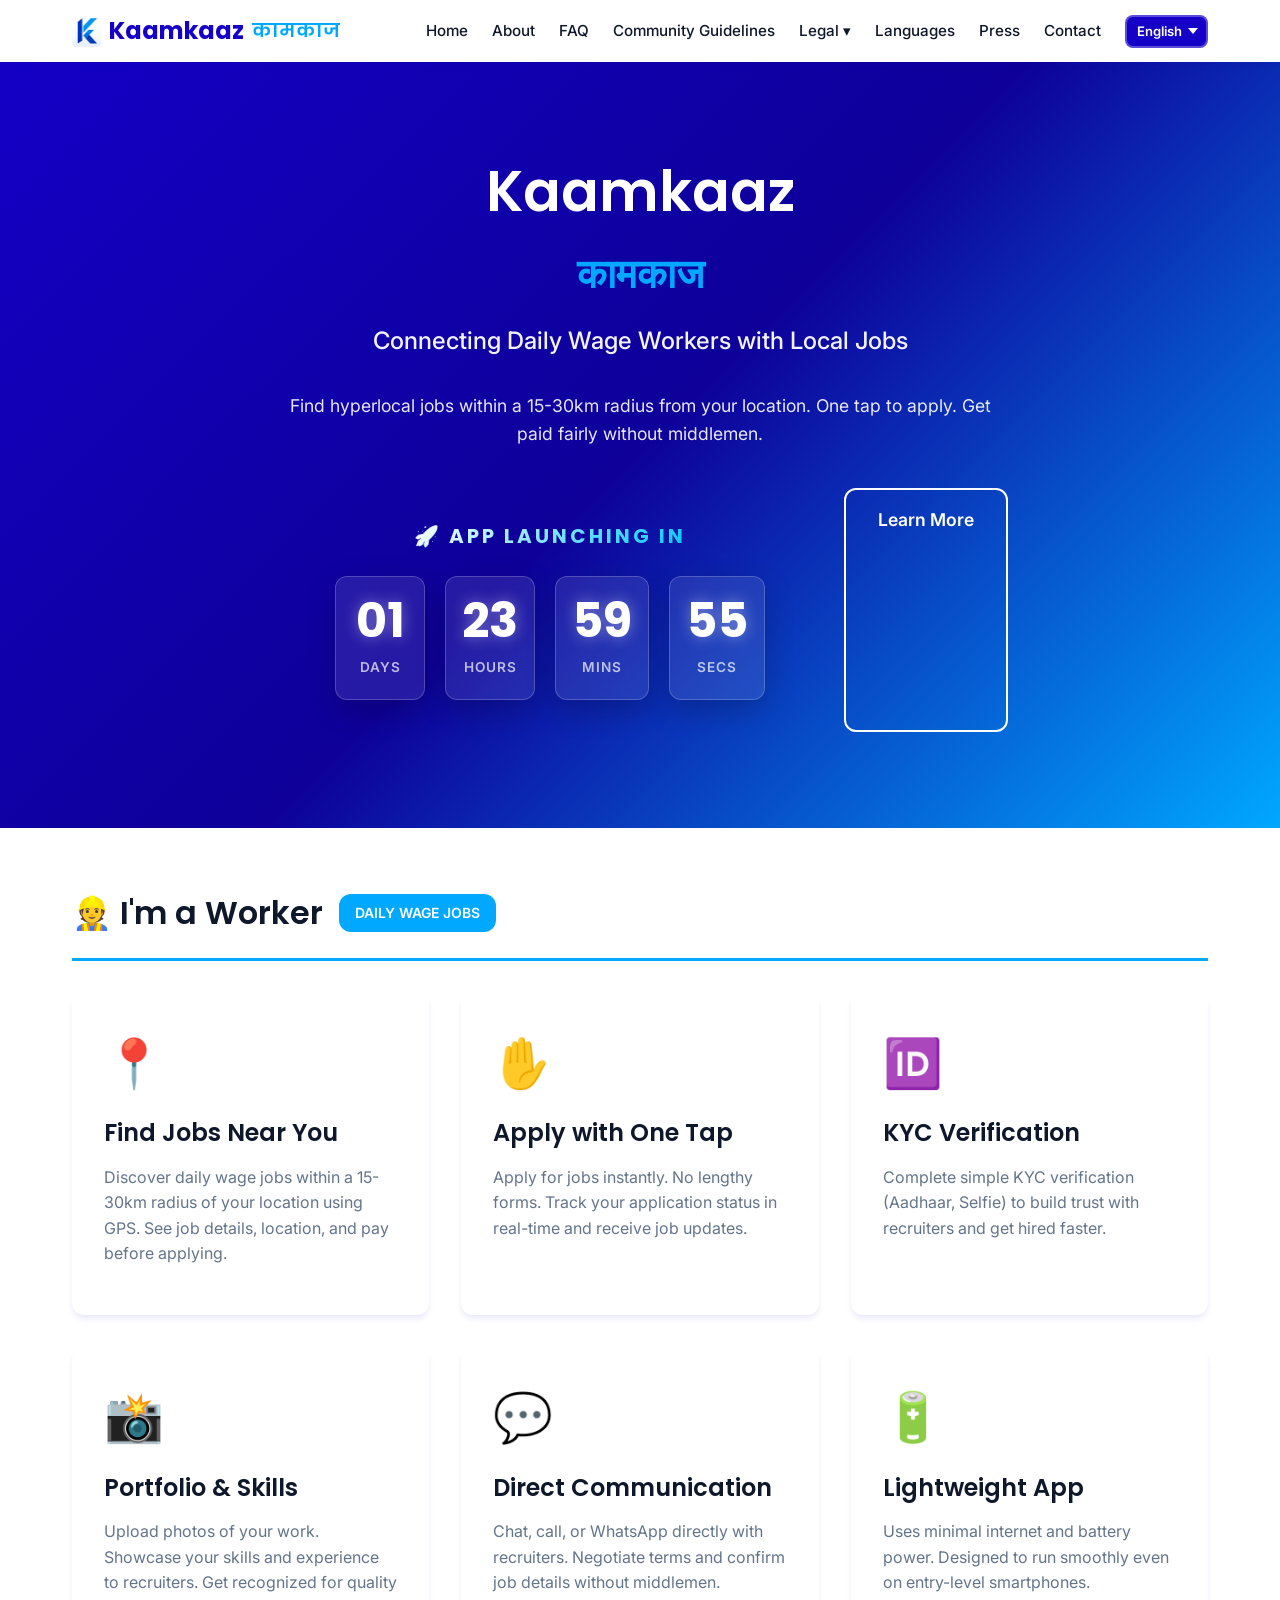
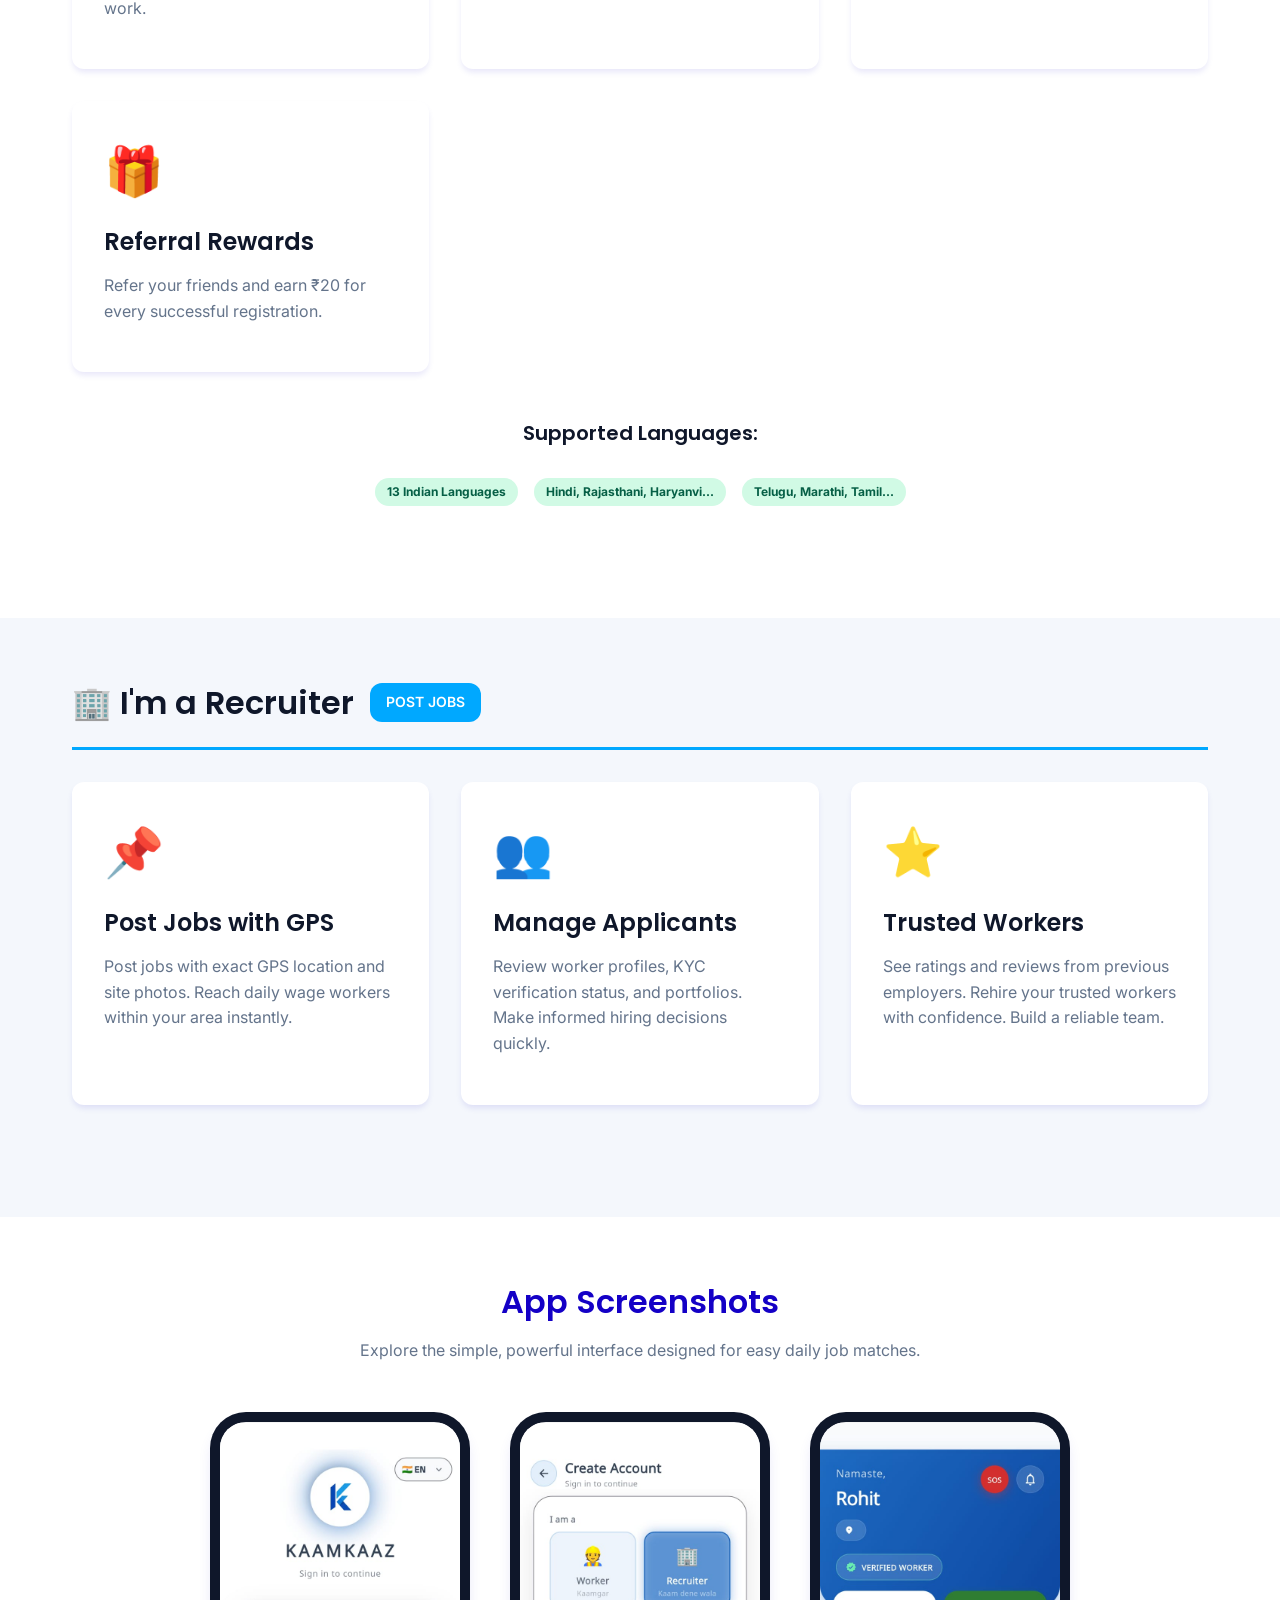
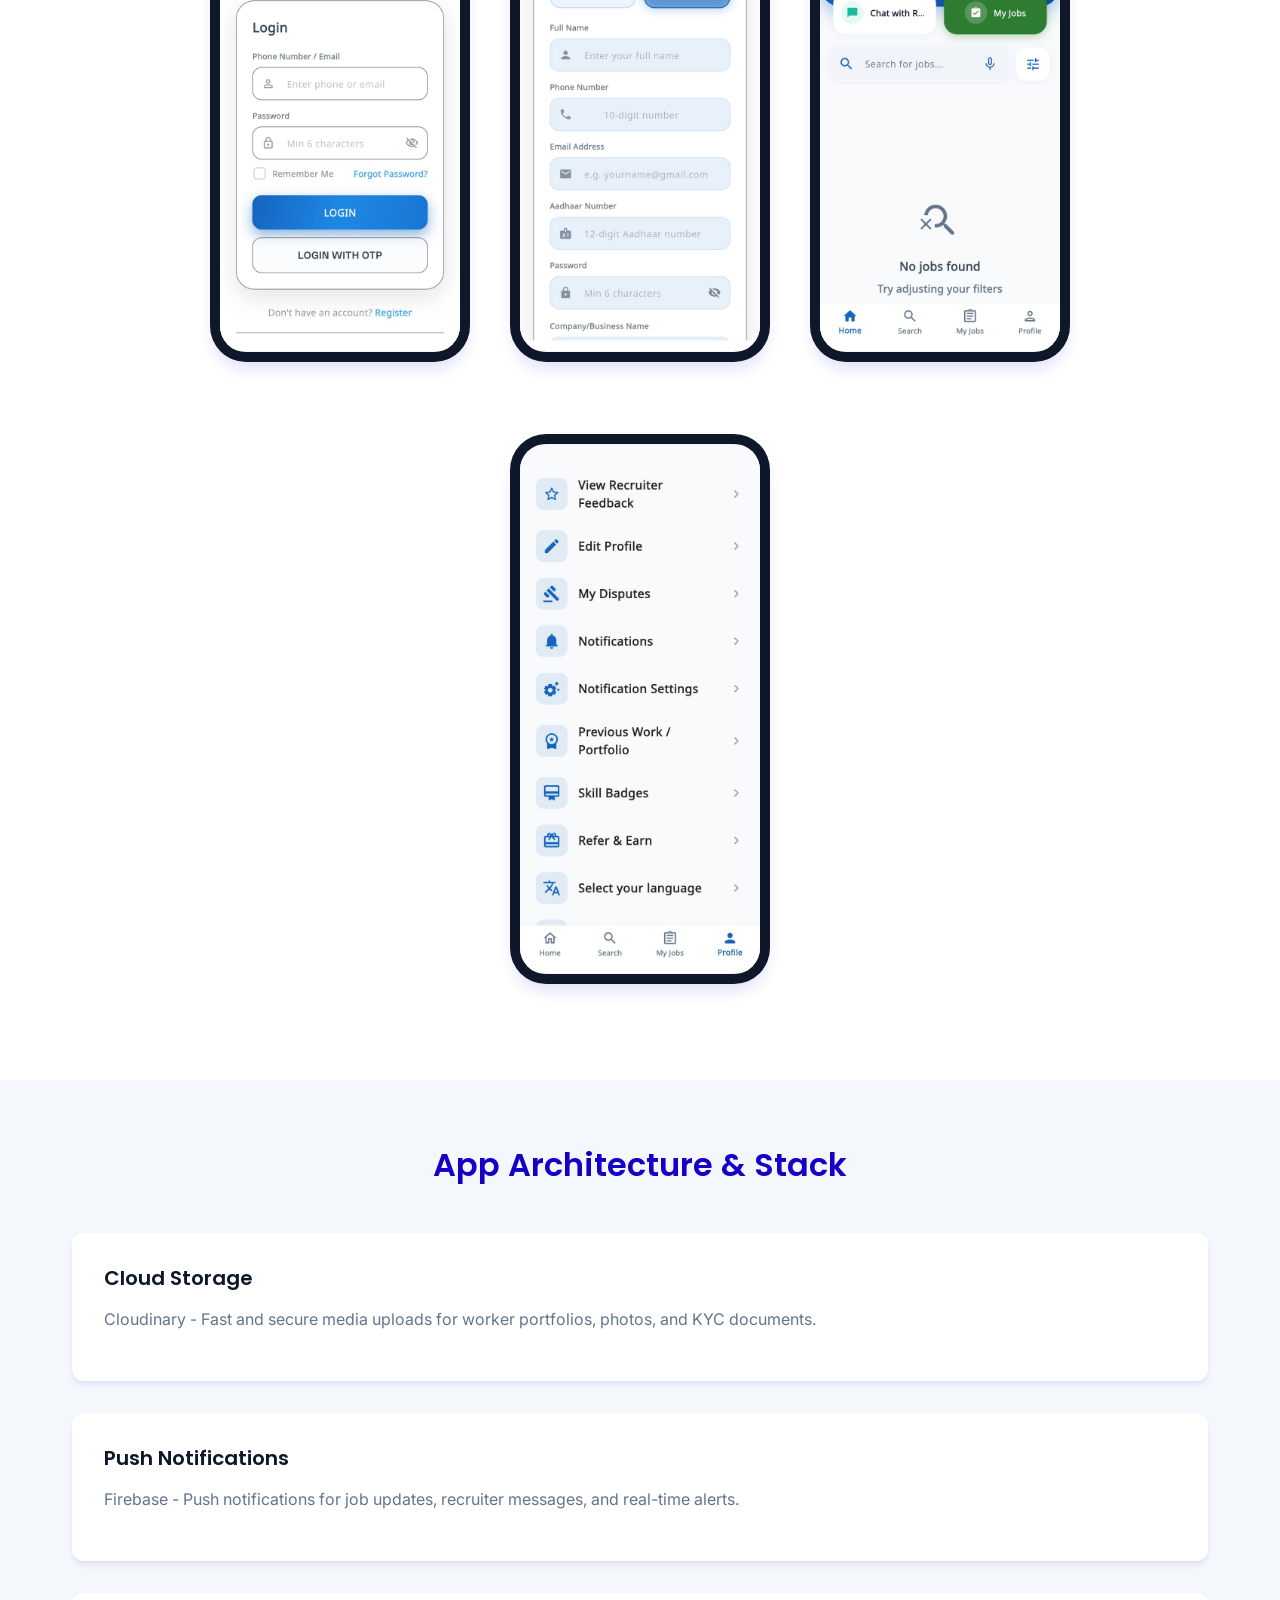
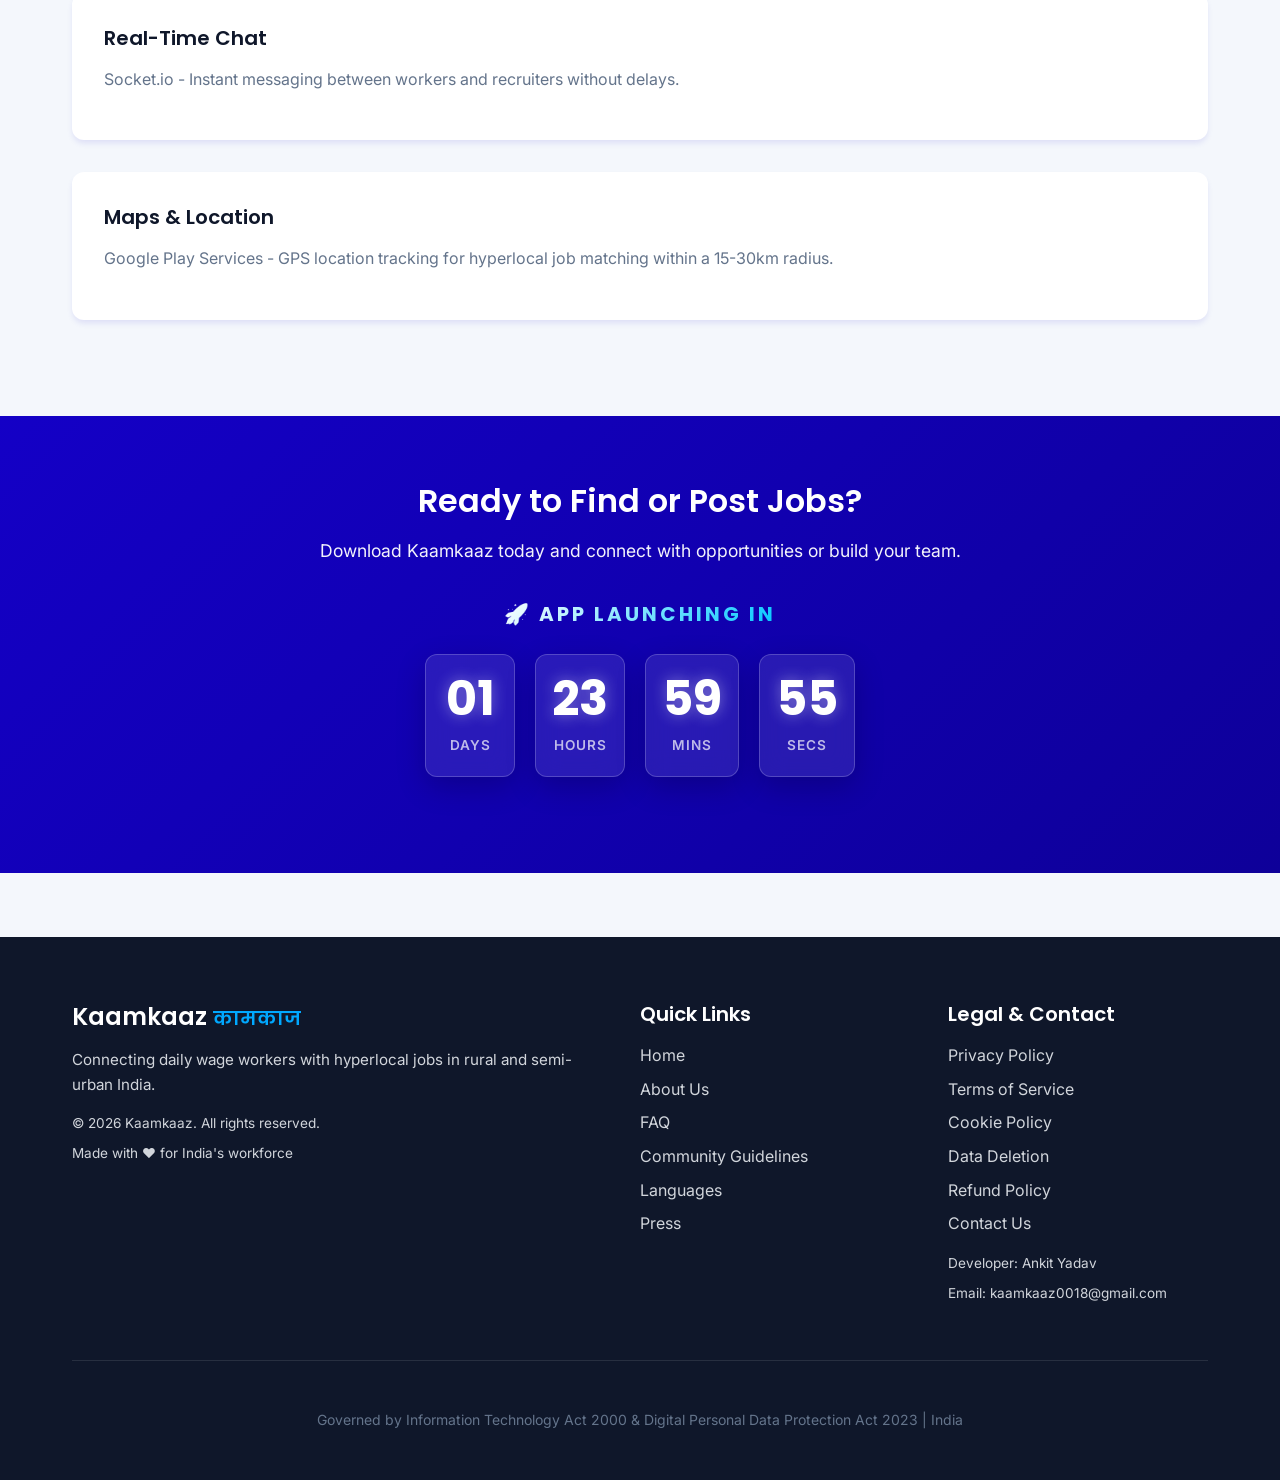
==== index.html @ 89aae1d5 "Fix hero text and button visibility on home screen" ====
<!DOCTYPE html>
<html lang="en">
<head>
  <meta charset="UTF-8">
  <meta name="viewport" content="width=device-width, initial-scale=1.0">
  <meta name="description" content="Kaamkaaz - Hyperlocal Jobs for Daily Wage Workers in Rural and Semi-urban India. Find jobs within a 15-30km radius using GPS. Download on Google Play.">
  <meta name="keywords" content="daily wage jobs, blue collar jobs, hyperlocal jobs, rural jobs, India, job marketplace">
  <meta name="author" content="Ankit Yadav">
  <meta name="theme-color" content="#1400C6">
  <title>Kaamkaaz - Hyperlocal Daily Wage Jobs in India</title>
  <link rel="icon" type="image/png" href="assets/logo.png">
  <link rel="stylesheet" href="styles.css">

<style>
/* Creative Countdown Timer Styles */
.creative-countdown-wrapper {
  margin: 2rem auto;
  display: flex;
  flex-direction: column;
  align-items: center;
  gap: 1.5rem;
}
.creative-countdown-wrapper .countdown-label {
  font-family: var(--font-heading);
  font-size: 1.25rem;
  font-weight: 700;
  text-transform: uppercase;
  letter-spacing: 3px;
  color: var(--primary-blue);
  background: linear-gradient(135deg, var(--primary-blue), var(--accent-cyan));
  -webkit-background-clip: text;
  -webkit-text-fill-color: transparent;
  animation: floatLabel 3s ease-in-out infinite;
}
.creative-countdown-wrapper.dark-mode .countdown-label {
  background: linear-gradient(135deg, #fff, var(--accent-cyan));
  -webkit-background-clip: text;
  -webkit-text-fill-color: transparent;
}
.countdown-blocks {
  display: flex;
  gap: 1.25rem;
  justify-content: center;
  flex-wrap: wrap;
}
.countdown-block {
  background: rgba(255, 255, 255, 0.4);
  backdrop-filter: blur(12px);
  -webkit-backdrop-filter: blur(12px);
  border: 1px solid rgba(255, 255, 255, 0.6);
  border-radius: var(--radius-lg);
  padding: 1.25rem 1rem;
  min-width: 90px;
  display: flex;
  flex-direction: column;
  align-items: center;
  box-shadow: 0 10px 30px rgba(20, 0, 198, 0.08);
  transition: transform 0.3s ease;
  animation: pulseGlow 2.5s infinite alternate;
}
.creative-countdown-wrapper.dark-mode .countdown-block {
  background: rgba(255, 255, 255, 0.1);
  border-color: rgba(255, 255, 255, 0.2);
  box-shadow: 0 10px 30px rgba(0, 0, 0, 0.2);
}
.countdown-block:hover {
  transform: translateY(-5px);
}
.countdown-value {
  font-family: var(--font-heading);
  font-size: 3rem;
  font-weight: 700;
  color: var(--primary-blue);
  line-height: 1;
}
.creative-countdown-wrapper.dark-mode .countdown-value {
  color: #fff;
  text-shadow: 0 0 15px rgba(255,255,255,0.4);
}
.countdown-unit {
  font-family: var(--font-body);
  font-size: 0.85rem;
  font-weight: 600;
  color: var(--text-muted);
  text-transform: uppercase;
  margin-top: 0.75rem;
  letter-spacing: 1px;
}
.creative-countdown-wrapper.dark-mode .countdown-unit {
  color: rgba(255,255,255,0.7);
}

@keyframes pulseGlow {
  0% { box-shadow: 0 10px 30px rgba(20, 0, 198, 0.08); }
  100% { box-shadow: 0 10px 30px rgba(20, 0, 198, 0.18); }
}
@keyframes floatLabel {
  0%, 100% { transform: translateY(0); }
  50% { transform: translateY(-5px); }
}
</style>

</head>
<body>

<!-- NAVIGATION -->
<nav>
  <div class="container">
    <div class="logo">
      <img src="assets/logo.png" alt="Kaamkaaz Logo" class="logo-img">
      Kaamkaaz
      <span class="logo-hindi">कामकाज</span>
    </div>
    <div class="menu-toggle" onclick="toggleMobileMenu()">
      <span></span>
      <span></span>
      <span></span>
    </div>
    <ul class="nav-links">
      <li><a href="index.html" class="active" data-i18n="home">Home</a></li>
      <li><a href="about.html" data-i18n="about">About</a></li>
      <li><a href="faq.html" data-i18n="faq">FAQ</a></li>
      <li><a href="community-guidelines.html" data-i18n="community_guidelines">Community Guidelines</a></li>
      <li class="dropdown">
        <a href="#" class="dropbtn" data-i18n="legal">Legal ▾</a>
        <div class="dropdown-content">
          <a href="privacy-policy.html" data-i18n="privacy_policy">Privacy Policy</a>
          <a href="terms-of-service.html" data-i18n="terms_of_service">Terms of Service</a>
          <a href="cookie-policy.html" data-i18n="cookie_policy">Cookie Policy</a>
          <a href="data-deletion.html" data-i18n="data_deletion">Data Deletion</a>
          <a href="refund-policy.html" data-i18n="refund_policy">Refund Policy</a>
        </div>
      </li>
      <li><a href="languages.html" data-i18n="languages">Languages</a></li>
      <li><a href="press.html" data-i18n="press">Press</a></li>
      <li><a href="contact.html" data-i18n="contact">Contact</a></li>
      <li class="lang-picker-item">
        <select onchange="switchLanguage(this.value)" class="lang-picker" id="langPicker" aria-label="Select Language">
          <option value="hi">हिन्दी</option>
          <option value="en">English</option>
        </select>
      </li>
    </ul>
  </div>
</nav>

<!-- HERO SECTION -->
<section class="hero">
  <div class="container">
    <h1>Kaamkaaz</h1>
    <div class="hindi-text">कामकाज</div>
    <p class="tagline" data-i18n="connecting_daily_wage_workers_with">Connecting Daily Wage Workers with Local Jobs</p>
    <p class="description" data-i18n="find_hyperlocal_jobs_within_1530km">Find hyperlocal jobs within a 15-30km radius from your location. One tap to apply. Get paid fairly without middlemen.</p>
    <div class="hero-buttons">
      
<div class="creative-countdown-wrapper dark-mode" id="timer-hero-container">
  <div class="countdown-label">🚀 App Launching In</div>
  <div class="countdown-blocks">
    <div class="countdown-block">
      <span class="countdown-value" id="cd-hero-days">00</span>
      <span class="countdown-unit">Days</span>
    </div>
    <div class="countdown-block">
      <span class="countdown-value" id="cd-hero-hours">00</span>
      <span class="countdown-unit">Hours</span>
    </div>
    <div class="countdown-block">
      <span class="countdown-value" id="cd-hero-mins">00</span>
      <span class="countdown-unit">Mins</span>
    </div>
    <div class="countdown-block">
      <span class="countdown-value" id="cd-hero-secs">00</span>
      <span class="countdown-unit">Secs</span>
    </div>
  </div>
</div>

      <a href="#features" class="btn btn-outline-white btn-lg" data-i18n="learn_more">Learn More</a>
    </div>
  </div>
</section>

<!-- WORKERS SECTION -->
<section id="workers" class="features-section" style="background-color: var(--white);">
  <div class="container">
    <div class="audience-section">
      <div class="audience-header">
        <h2 data-i18n="im_a_worker">👷 I'm a Worker</h2>
        <span class="audience-badge" data-i18n="daily_wage_jobs">DAILY WAGE JOBS</span>
      </div>
      
      <div class="grid grid-3">
        <div class="card">
          <div class="card-icon">📍</div>
          <h3 data-i18n="find_jobs_near_you">Find Jobs Near You</h3>
          <p data-i18n="discover_daily_wage_jobs_within">Discover daily wage jobs within a 15-30km radius of your location using GPS. See job details, location, and pay before applying.</p>
        </div>
        
        <div class="card">
          <div class="card-icon">✋</div>
          <h3 data-i18n="apply_with_one_tap">Apply with One Tap</h3>
          <p data-i18n="apply_for_jobs_instantly_no">Apply for jobs instantly. No lengthy forms. Track your application status in real-time and receive job updates.</p>
        </div>
        
        <div class="card">
          <div class="card-icon">🆔</div>
          <h3 data-i18n="kyc_verification">KYC Verification</h3>
          <p data-i18n="complete_simple_kyc_verification_aadhaar">Complete simple KYC verification (Aadhaar, Selfie) to build trust with recruiters and get hired faster.</p>
        </div>
        
        <div class="card">
          <div class="card-icon">📸</div>
          <h3 data-i18n="portfolio_skills">Portfolio & Skills</h3>
          <p data-i18n="upload_photos_of_your_work">Upload photos of your work. Showcase your skills and experience to recruiters. Get recognized for quality work.</p>
        </div>
        
        <div class="card">
          <div class="card-icon">💬</div>
          <h3 data-i18n="direct_communication">Direct Communication</h3>
          <p data-i18n="chat_call_or_whatsapp_directly">Chat, call, or WhatsApp directly with recruiters. Negotiate terms and confirm job details without middlemen.</p>
        </div>
        
        <div class="card">
          <div class="card-icon">🔋</div>
          <h3 data-i18n="lightweight_app">Lightweight App</h3>
          <p data-i18n="uses_minimal_internet_and_battery">Uses minimal internet and battery power. Designed to run smoothly even on entry-level smartphones.</p>
        </div>
        
        <div class="card">
          <div class="card-icon">🎁</div>
          <h3 data-i18n="referral_rewards">Referral Rewards</h3>
          <p data-i18n="referral_rewards_description">Refer your friends and earn ₹20 for every successful registration.</p>
        </div>
      </div>

      <div style="margin-top: 3rem; text-align: center;">
        <h4 data-i18n="supported_languages">Supported Languages:</h4>
        <div style="display: inline-flex; gap: 1rem; justify-content: center; margin-top: 1rem; flex-wrap: wrap;">
          <span class="language-badge active" style="position: static;" data-i18n="13_indian_languages">13 Indian Languages</span>
          <span class="language-badge active" style="position: static;" data-i18n="hindi_rajasthani_haryanvi">Hindi, Rajasthani, Haryanvi...</span>
          <span class="language-badge active" style="position: static;" data-i18n="telugu_marathi_tamil">Telugu, Marathi, Tamil...</span>
        </div>
      </div>
    </div>
  </div>
</section>

<!-- RECRUITERS SECTION -->
<section id="recruiters" style="background-color: var(--background); padding: 4rem 2rem;">
  <div class="container">
    <div class="audience-section">
      <div class="audience-header">
        <h2 data-i18n="im_a_recruiter">🏢 I'm a Recruiter</h2>
        <span class="audience-badge" data-i18n="post_jobs">POST JOBS</span>
      </div>
      
      <div class="grid grid-3">
        <div class="card">
          <div class="card-icon">📌</div>
          <h3 data-i18n="post_jobs_with_gps">Post Jobs with GPS</h3>
          <p data-i18n="post_jobs_with_exact_gps">Post jobs with exact GPS location and site photos. Reach daily wage workers within your area instantly.</p>
        </div>
        
        <div class="card">
          <div class="card-icon">👥</div>
          <h3 data-i18n="manage_applicants">Manage Applicants</h3>
          <p data-i18n="review_worker_profiles_kyc_verification">Review worker profiles, KYC verification status, and portfolios. Make informed hiring decisions quickly.</p>
        </div>
        
        <div class="card">
          <div class="card-icon">⭐</div>
          <h3 data-i18n="trusted_workers">Trusted Workers</h3>
          <p data-i18n="see_ratings_and_reviews_from">See ratings and reviews from previous employers. Rehire your trusted workers with confidence. Build a reliable team.</p>
        </div>
      </div>
    </div>
  </div>
</section>

<!-- APP SCREENSHOTS SECTION -->
<section id="screenshots" style="background-color: var(--white); padding: 4rem 2rem;">
  <div class="container">
    <h2 class="text-center" data-i18n="app_screenshots" style="color: var(--primary-blue); margin-bottom: 1rem;">App Screenshots</h2>
    <p class="text-center text-muted" data-i18n="explore_the_simple_powerful_interface" style="margin-bottom: 3rem;">Explore the simple, powerful interface designed for easy daily job matches.</p>
    
    <div class="phone-mockup-container">
      <!-- Screenshot 1: Login -->
      <div class="phone-mockup">
        <div class="phone-screen" style="padding: 0; overflow: hidden; background: #fff;">
          <img src="assets/login.jpeg" alt="Kaamkaaz Login Screen" style="width: 100%; height: 100%; object-fit: contain;">
        </div>
      </div>
      
      <!-- Screenshot 2: Search Profiles -->
      <div class="phone-mockup">
        <div class="phone-screen" style="padding: 0; overflow: hidden; background: #fff;">
          <img src="assets/register.jpeg" alt="Kaamkaaz Register Screen" style="width: 100%; height: 100%; object-fit: contain;">
        </div>
      </div>

      <!-- Screenshot 3: My Applications -->
      <div class="phone-mockup">
        <div class="phone-screen" style="padding: 0; overflow: hidden; background: #fff;">
          <img src="assets/homepage.jpeg" alt="Kaamkaaz Home Screen" style="width: 100%; height: 100%; object-fit: contain;">
        </div>
      </div>

      <!-- Screenshot 4: My Jobs -->
      <div class="phone-mockup">
        <div class="phone-screen" style="padding: 0; overflow: hidden; background: #fff;">
          <img src="assets/profile.jpeg" alt="Kaamkaaz Profile Screen" style="width: 100%; height: 100%; object-fit: contain;">
        </div>
      </div>
    </div>
  </div>
</section>

<!-- TECH ARCHITECTURE -->
<section id="features" class="features-section" style="background-color: var(--background); padding: 4rem 2rem;">
  <div class="container">
    <h2 class="text-center" data-i18n="app_architecture_stack" style="color: var(--primary-blue); margin-bottom: 3rem;">App Architecture & Stack</h2>
    <div class="grid grid-4">
      <div class="card">
        <h4 data-i18n="cloud_storage">Cloud Storage</h4>
        <p data-i18n="cloudinary_fast_and_secure_media">Cloudinary - Fast and secure media uploads for worker portfolios, photos, and KYC documents.</p>
      </div>

      <div class="card">
        <h4 data-i18n="push_notifications">Push Notifications</h4>
        <p data-i18n="firebase_push_notifications_for_job">Firebase - Push notifications for job updates, recruiter messages, and real-time alerts.</p>
      </div>

      <div class="card">
        <h4 data-i18n="realtime_chat">Real-Time Chat</h4>
        <p data-i18n="socketio_instant_messaging_between_workers">Socket.io - Instant messaging between workers and recruiters without delays.</p>
      </div>

      <div class="card">
        <h4 data-i18n="maps_location">Maps & Location</h4>
        <p data-i18n="google_play_services_gps_location">Google Play Services - GPS location tracking for hyperlocal job matching within a 15-30km radius.</p>
      </div>
    </div>
  </div>
</section>

<!-- CTA SECTION -->
<section style="background: linear-gradient(135deg, var(--primary-blue) 0%, #0E0099 100%); color: white; text-align: center; padding: 4rem 2rem;">
  <div class="container">
    <h2 style="color: white; margin-bottom: 1rem;" data-i18n="ready_to_find_or_post">Ready to Find or Post Jobs?</h2>
    <p style="color: rgba(255, 255, 255, 0.95); font-size: 1.1rem; margin-bottom: 2rem;" data-i18n="download_kaamkaaz_today_and_connect">Download Kaamkaaz today and connect with opportunities or build your team.</p>
    
<div class="creative-countdown-wrapper dark-mode" id="timer-cta-container">
  <div class="countdown-label">🚀 App Launching In</div>
  <div class="countdown-blocks">
    <div class="countdown-block">
      <span class="countdown-value" id="cd-cta-days">00</span>
      <span class="countdown-unit">Days</span>
    </div>
    <div class="countdown-block">
      <span class="countdown-value" id="cd-cta-hours">00</span>
      <span class="countdown-unit">Hours</span>
    </div>
    <div class="countdown-block">
      <span class="countdown-value" id="cd-cta-mins">00</span>
      <span class="countdown-unit">Mins</span>
    </div>
    <div class="countdown-block">
      <span class="countdown-value" id="cd-cta-secs">00</span>
      <span class="countdown-unit">Secs</span>
    </div>
  </div>
</div>

  </div>
</section>

<!-- FOOTER -->
<footer>
  <div class="container">
    <div class="footer-content-3col">
      <div class="footer-col">
        <h3>Kaamkaaz <span class="logo-hindi">कामकाज</span></h3>
        <p data-i18n="connecting_daily_wage_workers_with_2">
          Connecting daily wage workers with hyperlocal jobs in rural and semi-urban India.
        </p>
        <p style="margin-top: 1rem; font-size: 0.85rem;" data-i18n="2026_kaamkaaz_all_rights_reserved">
          © 2026 Kaamkaaz. All rights reserved.
        </p>
        <p style="font-size: 0.85rem;" data-i18n="made_with_for_indias_workforce">
          Made with ❤️ for India's workforce
        </p>
      </div>
      <div class="footer-col">
        <h4 data-i18n="quick_links" style="margin-bottom: 1rem;">Quick Links</h4>
        <ul>
          <li><a href="index.html" data-i18n="home">Home</a></li>
          <li><a href="about.html" data-i18n="about_us">About Us</a></li>
          <li><a href="faq.html" data-i18n="faq">FAQ</a></li>
          <li><a href="community-guidelines.html" data-i18n="community_guidelines">Community Guidelines</a></li>
          <li><a href="languages.html" data-i18n="languages">Languages</a></li>
          <li><a href="press.html" data-i18n="press">Press</a></li>
        </ul>
      </div>
      <div class="footer-col">
        <h4 data-i18n="legal_contact" style="margin-bottom: 1rem;">Legal & Contact</h4>
        <ul>
          <li><a href="privacy-policy.html" data-i18n="privacy_policy">Privacy Policy</a></li>
          <li><a href="terms-of-service.html" data-i18n="terms_of_service">Terms of Service</a></li>
          <li><a href="cookie-policy.html" data-i18n="cookie_policy">Cookie Policy</a></li>
          <li><a href="data-deletion.html" data-i18n="data_deletion">Data Deletion</a></li>
          <li><a href="refund-policy.html" data-i18n="refund_policy">Refund Policy</a></li>
          <li><a href="contact.html" data-i18n="contact_us">Contact Us</a></li>
        </ul>
        <p style="margin-top: 1rem; font-size: 0.85rem;" data-i18n="developer_ankit_yadav">
          Developer: Ankit Yadav
        </p>
        <p style="font-size: 0.85rem;">
          Email: <a href="mailto:kaamkaaz0018@gmail.com">kaamkaaz0018@gmail.com</a>
        </p>
      </div>
    </div>
    <div class="footer-bottom">
      <p data-i18n="governed_by_information_technology_act">
        Governed by Information Technology Act 2000 & Digital Personal Data Protection Act 2023 | India
      </p>
    </div>
  </div>
</footer>

<script src="translations.js"></script>
<script>
function switchLanguage(lang) {
  localStorage.setItem('kaamkaazLang', lang);
  applyLanguage(lang);
}

function applyLanguage(lang) {
  const dict = (typeof translations !== 'undefined' && translations[lang]) ? translations[lang] : null;
  const fallback = (typeof translations !== 'undefined') ? translations['en'] : null;

  // Handle data-i18n elements
  document.querySelectorAll('[data-i18n]').forEach(el => {
    const key = el.getAttribute('data-i18n');
    const text = (dict && dict[key]) ? dict[key] : (fallback ? fallback[key] : null);
    if (text !== null && text !== undefined) {
      if (el.tagName === 'INPUT' || el.tagName === 'TEXTAREA') {
        el.placeholder = text;
      } else {
        el.textContent = text;
      }
    }
  });

  // Handle legacy data-en / data-hi elements (safety net)
  document.querySelectorAll('[data-en]').forEach(el => {
    const text = lang === 'hi' && el.hasAttribute('data-hi')
      ? el.getAttribute('data-hi')
      : el.getAttribute('data-en');
    if (el.tagName === 'INPUT' || el.tagName === 'TEXTAREA') {
      el.placeholder = text;
    } else {
      el.textContent = text;
    }
  });

  // Update all language pickers on page
  document.querySelectorAll('.lang-picker').forEach(sel => { sel.value = lang; });
  document.documentElement.lang = lang;
}

function toggleMobileMenu() {
  const navLinks = document.querySelector('.nav-links');
  const menuToggle = document.querySelector('.menu-toggle');
  if (navLinks && menuToggle) {
    navLinks.classList.toggle('active');
    menuToggle.classList.toggle('active');
  }
}

window.addEventListener('resize', () => {
  if (window.innerWidth > 768) {
    const navLinks = document.querySelector('.nav-links');
    const menuToggle = document.querySelector('.menu-toggle');
    if (navLinks) navLinks.classList.remove('active');
    if (menuToggle) menuToggle.classList.remove('active');
  }
});

window.addEventListener('DOMContentLoaded', () => {
  const savedLang = localStorage.getItem('kaamkaazLang') || 'en';
  applyLanguage(savedLang);

  const dropbtn = document.querySelector('.dropbtn');
  if (dropbtn) {
    dropbtn.addEventListener('click', function(e) {
      if (window.innerWidth <= 768) {
        e.preventDefault();
        this.parentElement.classList.toggle('active');
      }
    });
  }
});
</script>


<script>
  const launchDate = new Date();
  launchDate.setDate(launchDate.getDate() + 2);

  function pad(num) {
    return num.toString().padStart(2, '0');
  }

  function updateCountdown() {
    const now = new Date().getTime();
    const distance = launchDate.getTime() - now;

    const els = ['hero', 'cta'];

    if (distance < 0) {
      els.forEach(prefix => {
        const container = document.getElementById('timer-' + prefix + '-container');
        if (container) {
          container.innerHTML = '<div class="countdown-label" style="font-size:2rem; animation:none;">🎉 App Launched! 🎉</div>';
        }
      });
      return;
    }

    const days = Math.floor(distance / (1000 * 60 * 60 * 24));
    const hours = Math.floor((distance % (1000 * 60 * 60 * 24)) / (1000 * 60 * 60));
    const minutes = Math.floor((distance % (1000 * 60 * 60)) / (1000 * 60));
    const seconds = Math.floor((distance % (1000 * 60)) / 1000);

    els.forEach(prefix => {
      const dEl = document.getElementById('cd-' + prefix + '-days');
      const hEl = document.getElementById('cd-' + prefix + '-hours');
      const mEl = document.getElementById('cd-' + prefix + '-mins');
      const sEl = document.getElementById('cd-' + prefix + '-secs');
      
      if(dEl) dEl.innerText = pad(days);
      if(hEl) hEl.innerText = pad(hours);
      if(mEl) mEl.innerText = pad(minutes);
      if(sEl) sEl.innerText = pad(seconds);
    });
  }

  setInterval(updateCountdown, 1000);
  updateCountdown();
</script>


</body>
</html>
---- styles.css ----
/* ═════════════════════════════════════════════════════════════════
   KAAMKAAZ WEBSITE - GLOBAL STYLES
   ═════════════════════════════════════════════════════════════════ */

@import url('https://fonts.googleapis.com/css2?family=Inter:wght@400;500;600;700&family=Poppins:wght@600;700&display=swap');
@import url('https://fonts.googleapis.com/css2?family=Noto+Sans:wght@400;600&family=Noto+Sans+Devanagari:wght@400;600&family=Noto+Sans+Bengali:wght@400;600&family=Noto+Sans+Telugu:wght@400;600&family=Noto+Sans+Tamil:wght@400;600&family=Noto+Sans+Gujarati:wght@400;600&family=Noto+Sans+Kannada:wght@400;600&family=Noto+Sans+Oriya:wght@400;600&family=Noto+Sans+Malayalam:wght@400;600&display=swap&subset=devanagari,bengali,telugu,tamil,gujarati,kannada,oriya,malayalam');

:root {
  --primary: #1400C6;
  --secondary: #00A8FF;
  --primary-blue: var(--primary);
  --secondary-amber: var(--secondary);
  --primary-light: #3D2FD9;
  --primary-dark: #0E0099;
  --accent-cyan: #00C8FF;
  --background: #F4F7FC;
  --text-dark: #0F172A;
  --text-muted: #64748B;
  --border-light: #E2E8F0;
  --success-green: #10B981;
  --error-red: #EF4444;
  --white: #FFFFFF;
  
  --font-heading: 'Poppins', sans-serif;
  --font-body: 'Inter', sans-serif;
  
  --radius-sm: 4px;
  --radius-md: 8px;
  --radius-lg: 12px;
  --radius-xl: 16px;
  
  --shadow-sm: 0 1px 2px 0 rgba(20, 0, 198, 0.06);
  --shadow-md: 0 4px 6px -1px rgba(20, 0, 198, 0.1);
  --shadow-lg: 0 10px 15px -3px rgba(20, 0, 198, 0.12);
  
  --transition: all 0.3s ease;
}

* {
  margin: 0;
  padding: 0;
  box-sizing: border-box;
}

html {
  scroll-behavior: smooth;
}

body {
  font-family: var(--font-body);
  color: var(--text-dark);
  background-color: var(--background);
  line-height: 1.6;
  overflow-x: hidden;
}

/* ═════════════════════════════════════════════════════════════════
   TYPOGRAPHY
   ═════════════════════════════════════════════════════════════════ */

h1, h2, h3, h4, h5, h6 {
  font-family: var(--font-heading);
  font-weight: 600;
  line-height: 1.3;
  margin-bottom: 1rem;
}

h1 {
  font-size: 3rem;
}

h2 {
  font-size: 2rem;
}

h3 {
  font-size: 1.5rem;
}

h4 {
  font-size: 1.25rem;
}

p {
  margin-bottom: 1rem;
  color: var(--text-muted);
}

a {
  color: var(--primary-blue);
  text-decoration: none;
  transition: var(--transition);
}

a:hover {
  color: var(--secondary-amber);
  text-decoration: underline;
}

/* ═════════════════════════════════════════════════════════════════
   NAVIGATION BAR
   ═══════════════════════════════════════════════════════════════ */

nav {
  position: sticky;
  top: 0;
  background-color: var(--white);
  box-shadow: var(--shadow-md);
  z-index: 1000;
  padding: 0.75rem 2rem;
}

nav .container {
  max-width: 1200px;
  margin: 0 auto;
  display: flex;
  justify-content: space-between;
  align-items: center;
}

.logo {
  font-family: var(--font-heading);
  font-size: 1.5rem;
  font-weight: 700;
  color: var(--primary-blue);
  display: flex;
  align-items: center;
  gap: 0.5rem;
}

.logo-hindi {
  color: var(--secondary-amber);
  font-size: 1.2rem;
  font-weight: 600;
}

.logo-img {
  height: 32px;
  width: auto;
  object-fit: contain;
  border-radius: 4px;
}


.nav-links {
  display: flex;
  list-style: none;
  gap: 1.5rem;
  align-items: center;
}

.nav-links a {
  color: var(--text-dark);
  font-weight: 500;
  transition: var(--transition);
  font-size: 0.95rem;
}

.nav-links a:hover {
  color: var(--primary-blue);
  text-decoration: none;
}

/* Dropdown Menu Styles */
.dropdown {
  position: relative;
}

.dropdown-content {
  display: none;
  position: absolute;
  background-color: var(--white);
  min-width: 200px;
  box-shadow: var(--shadow-lg);
  border-radius: var(--radius-md);
  border: 1px solid var(--border-light);
  z-index: 1100;
  top: 100%;
  left: 0;
  overflow: hidden;
}

.dropdown-content a {
  color: var(--text-dark);
  padding: 0.75rem 1rem;
  text-decoration: none;
  display: block;
  font-size: 0.9rem;
  font-weight: 500;
  transition: var(--transition);
}

.dropdown-content a:hover {
  background-color: #f3f4f6;
  color: var(--primary-blue);
}

@media (min-width: 769px) {
  .dropdown:hover .dropdown-content {
    display: block;
  }
}

/* Language Picker Select */
.lang-picker-item {
  display: flex;
  align-items: center;
}

.lang-picker {
  background-color: var(--primary-blue);
  color: var(--white);
  border: 2px solid rgba(255,255,255,0.3);
  padding: 0.4rem 0.6rem;
  border-radius: var(--radius-md);
  font-weight: 600;
  cursor: pointer;
  font-size: 0.82rem;
  font-family: var(--font-body);
  transition: var(--transition);
  outline: none;
  appearance: none;
  -webkit-appearance: none;
  background-image: url("data:image/svg+xml,%3Csvg xmlns='http://www.w3.org/2000/svg' width='10' height='6'%3E%3Cpath d='M0 0l5 6 5-6z' fill='white'/%3E%3C/svg%3E");
  background-repeat: no-repeat;
  background-position: right 8px center;
  padding-right: 24px;
  max-width: 130px;
}

.lang-picker:hover {
  background-color: #0E0099;
  border-color: rgba(255,255,255,0.6);
  transform: translateY(-1px);
}

.lang-picker option {
  background-color: #1a1a2e;
  color: var(--white);
  font-size: 0.85rem;
}

[dir="rtl"] .footer-content-3col {
  direction: rtl;
}
[dir="rtl"] .lang-picker {
  background-position: left 8px center;
  padding-left: 24px;
  padding-right: 0.6rem;
}

/* Hamburger Menu Toggle */
.menu-toggle {
  display: none;
  flex-direction: column;
  gap: 5px;
  cursor: pointer;
  padding: 5px;
  z-index: 1010;
}

.menu-toggle span {
  display: block;
  width: 25px;
  height: 3px;
  background-color: var(--text-dark);
  border-radius: 3px;
  transition: var(--transition);
}

.menu-toggle.active span:nth-child(1) {
  transform: translateY(8px) rotate(45deg);
}

.menu-toggle.active span:nth-child(2) {
  opacity: 0;
}

.menu-toggle.active span:nth-child(3) {
  transform: translateY(-8px) rotate(-45deg);
}

/* ═══════════════════════════════════════════════════════════════
   APP SCREENSHOTS
   ═══════════════════════════════════════════════════════════════ */
.phone-mockup-container {
  display: flex;
  justify-content: center;
  align-items: flex-start;
  gap: 2.5rem;
  flex-wrap: wrap;
  margin-top: 3rem;
}

.phone-mockup {
  position: relative;
  width: 260px;
  height: 550px;
  background-color: var(--text-dark);
  border-radius: 36px;
  padding: 10px;
  box-shadow: var(--shadow-lg);
  margin-bottom: 2rem;
  transition: transform 0.3s ease;
}

.phone-mockup:hover {
  transform: translateY(-5px);
}

.phone-screen {
  width: 100%;
  height: 100%;
  background-color: var(--white);
  border-radius: 26px;
  overflow: hidden;
  position: relative;
  box-shadow: inset 0 0 10px rgba(0,0,0,0.1);
}

/* ═══════════════════════════════════════════════════════════════
   FOOTER
   ═══════════════════════════════════════════════════════════════ */

footer {
  background-color: var(--text-dark);
  color: var(--white);
  padding: 4rem 2rem 2rem;
  margin-top: 4rem;
}

footer .container {
  max-width: 1200px;
  margin: 0 auto;
}

footer h3 {
  color: var(--white);
  margin-bottom: 1rem;
  font-family: var(--font-heading);
}

footer ul {
  list-style: none;
  margin-bottom: 0;
}

footer li {
  margin-bottom: 0.5rem;
}

footer a {
  color: #D1D5DB;
  transition: var(--transition);
}

footer a:hover {
  color: var(--secondary-amber);
  text-decoration: none;
}

.footer-content-3col {
  display: grid;
  grid-template-columns: 2fr 1fr 1fr;
  gap: 3rem;
  margin-bottom: 3rem;
  padding-bottom: 3rem;
  border-bottom: 1px solid rgba(255, 255, 255, 0.1);
}

.footer-col p {
  color: #D1D5DB;
  font-size: 0.95rem;
  margin-bottom: 0.5rem;
}

.footer-bottom {
  text-align: center;
  font-size: 0.875rem;
  color: #9CA3AF;
}

/* ═════════════════════════════════════════════════════════════════
   CONTAINERS & SECTIONS
   ═════════════════════════════════════════════════════════════════ */

.container {
  max-width: 1200px;
  margin: 0 auto;
  padding: 0 2rem;
}

section {
  padding: 4rem 2rem;
}

.section-header {
  text-align: center;
  margin-bottom: 3rem;
}

.section-header h2 {
  color: var(--text-dark);
  margin-bottom: 1rem;
}

.section-header p {
  font-size: 1.1rem;
  max-width: 600px;
  margin: 0 auto;
}

/* ═════════════════════════════════════════════════════════════════
   BUTTONS
   ═════════════════════════════════════════════════════════════════ */

.btn {
  display: inline-block;
  padding: 0.75rem 1.5rem;
  border-radius: var(--radius-lg);
  border: none;
  cursor: pointer;
  font-family: var(--font-body);
  font-weight: 600;
  transition: var(--transition);
  font-size: 1rem;
  text-decoration: none;
  text-align: center;
}

.btn-primary {
  background-color: var(--primary-blue);
  color: var(--white);
}

.btn-primary:hover {
  background-color: #0E0099;
  text-decoration: none;
  transform: translateY(-2px);
  box-shadow: var(--shadow-lg);
}

.btn-secondary {
  background-color: var(--secondary-amber);
  color: var(--white);
}

.btn-secondary:hover {
  background-color: #d97706;
  text-decoration: none;
  transform: translateY(-2px);
  box-shadow: var(--shadow-lg);
}

.btn-outline {
  background-color: transparent;
  color: var(--primary-blue);
  border: 2px solid var(--primary-blue);
}

.btn-outline:hover {
  background-color: var(--primary-blue);
  color: var(--white);
  text-decoration: none;
}

.btn-outline-white {
  background-color: transparent;
  color: var(--white);
  border: 2px solid var(--white);
}

.btn-outline-white:hover {
  background-color: var(--white);
  color: var(--primary-blue);
  text-decoration: none;
}

.btn-lg {
  padding: 1rem 2rem;
  font-size: 1.1rem;
}

/* ═════════════════════════════════════════════════════════════════
   HERO SECTION
   ═════════════════════════════════════════════════════════════════ */

.hero {
  background: linear-gradient(135deg, var(--primary-blue) 0%, #0E0099 50%, #00A8FF 100%);
  color: var(--white);
  padding: 6rem 2rem;
  text-align: center;
  min-height: 70vh;
  display: flex;
  align-items: center;
  justify-content: center;
}

.hero .container {
  max-width: 800px;
}

.hero h1 {
  font-size: 3.5rem;
  margin-bottom: 0.5rem;
  line-height: 1.2;
}

.hero .tagline {
  font-size: 1.5rem;
  margin-bottom: 2rem;
  font-weight: 500;
  opacity: 0.95;
  color: var(--white);
}

.hero .hindi-text {
  font-size: 2.5rem;
  margin: 1rem 0;
  font-weight: 600;
  color: var(--secondary-amber);
}

.hero .description {
  font-size: 1.1rem;
  margin-bottom: 2.5rem;
  opacity: 0.9;
  color: var(--white);
}

.hero-buttons {
  display: flex;
  gap: 1rem;
  justify-content: center;
  flex-wrap: wrap;
}

/* ═════════════════════════════════════════════════════════════════
   CARDS
   ═════════════════════════════════════════════════════════════════ */

.card {
  background-color: var(--white);
  border-radius: var(--radius-lg);
  padding: 2rem;
  box-shadow: var(--shadow-md);
  transition: var(--transition);
}

.card:hover {
  box-shadow: var(--shadow-lg);
  transform: translateY(-4px);
}

.card-icon {
  font-size: 3rem;
  margin-bottom: 1rem;
}

.card h3 {
  color: var(--text-dark);
  margin-bottom: 1rem;
}

/* ═════════════════════════════════════════════════════════════════
   GRIDS
   ═════════════════════════════════════════════════════════════════ */

.grid {
  display: grid;
  gap: 2rem;
  margin-bottom: 2rem;
}

.grid-2 {
  grid-template-columns: repeat(auto-fit, minmax(400px, 1fr));
}

.grid-3 {
  grid-template-columns: repeat(auto-fit, minmax(300px, 1fr));
}

/* ═════════════════════════════════════════════════════════════════
   FEATURES SECTION
   ═════════════════════════════════════════════════════════════════ */

.features-section {
  background-color: var(--white);
}

.feature-item {
  display: flex;
  gap: 1.5rem;
  margin-bottom: 2rem;
}

.feature-icon {
  flex-shrink: 0;
  width: 60px;
  height: 60px;
  background-color: rgba(26, 86, 219, 0.1);
  border-radius: var(--radius-lg);
  display: flex;
  align-items: center;
  justify-content: center;
  font-size: 1.5rem;
}

.feature-content h4 {
  margin-bottom: 0.5rem;
  color: var(--text-dark);
}

/* ═════════════════════════════════════════════════════════════════
   AUDIENCE SECTIONS (Workers / Recruiters)
   ═════════════════════════════════════════════════════════════════ */

.audience-section {
  margin-bottom: 3rem;
}

.audience-header {
  display: flex;
  align-items: center;
  gap: 1rem;
  margin-bottom: 2rem;
  padding-bottom: 1.5rem;
  border-bottom: 3px solid var(--secondary-amber);
}

.audience-header h2 {
  margin: 0;
  color: var(--text-dark);
}

.audience-badge {
  display: inline-block;
  background-color: var(--secondary-amber);
  color: var(--white);
  padding: 0.5rem 1rem;
  border-radius: var(--radius-lg);
  font-weight: 600;
  font-size: 0.875rem;
}

/* ═════════════════════════════════════════════════════════════════
   LEGAL PAGES
   ═════════════════════════════════════════════════════════════════ */

.legal-header {
  background-color: var(--primary-blue);
  color: var(--white);
  padding: 3rem 2rem;
  text-align: center;
}

.legal-header h1 {
  color: var(--white);
  margin-bottom: 0.5rem;
}

.last-updated {
  font-size: 0.9rem;
  opacity: 0.9;
  margin-top: 1rem;
}

.legal-content {
  max-width: 900px;
  margin: 0 auto;
  padding: 3rem 2rem;
  background-color: var(--white);
  border-radius: var(--radius-lg);
  margin-top: -2rem;
  position: relative;
  z-index: 10;
  box-shadow: var(--shadow-md);
}

.toc {
  background-color: #f3f4f6;
  padding: 2rem;
  border-radius: var(--radius-lg);
  margin-bottom: 3rem;
}

.toc h3 {
  margin-bottom: 1.5rem;
  color: var(--text-dark);
}

.toc ul {
  list-style: none;
}

.toc li {
  margin-bottom: 0.75rem;
}

.toc a {
  color: var(--primary-blue);
  font-weight: 500;
}

.toc a:hover {
  color: var(--secondary-amber);
}

.legal-section {
  margin-bottom: 2rem;
}

.legal-section h2 {
  color: var(--primary-blue);
  margin-top: 2rem;
  margin-bottom: 1rem;
  padding-bottom: 0.5rem;
  border-bottom: 2px solid var(--border-light);
  scroll-margin-top: 100px;
}

.legal-section h3 {
  color: var(--text-dark);
  margin-top: 1.5rem;
  margin-bottom: 0.75rem;
}

.legal-section ul,
.legal-section ol {
  margin-left: 2rem;
  margin-bottom: 1rem;
}

.legal-section li {
  margin-bottom: 0.5rem;
  color: var(--text-muted);
}

.highlight {
  background-color: #EBF5FF;
  padding: 0.2rem 0.4rem;
  border-radius: var(--radius-sm);
}

/* ═════════════════════════════════════════════════════════════════
   RESPONSIVE DESIGN
   ═════════════════════════════════════════════════════════════════ */

@media (max-width: 768px) {
  h1 {
    font-size: 2rem;
  }

  h2 {
    font-size: 1.5rem;
  }

  h3 {
    font-size: 1.25rem;
  }

  .hero {
    padding: 4rem 1rem;
    min-height: 60vh;
  }

  .hero h1 {
    font-size: 2rem;
  }

  .hero .hindi-text {
    font-size: 1.5rem;
  }

  .hero .tagline {
    font-size: 1.1rem;
  }

  .hero-buttons {
    flex-direction: column;
    align-items: stretch;
  }

  .hero-buttons .btn {
    width: 100%;
  }

  nav .container {
    position: relative;
    width: 100%;
  }

  .menu-toggle {
    display: flex;
  }

  .nav-links {
    display: none;
    flex-direction: column;
    position: absolute;
    top: 100%;
    left: -1rem;
    right: -1rem;
    background-color: var(--white);
    box-shadow: var(--shadow-lg);
    padding: 1.5rem;
    gap: 1.25rem;
    border-top: 1px solid var(--border-light);
  }

  .nav-links.active {
    display: flex;
  }

  .dropdown-content {
    position: static;
    display: none;
    box-shadow: none;
    border: none;
    background-color: #f9fafb;
    margin-top: 0.5rem;
    width: 100%;
  }

  .dropdown.active .dropdown-content {
    display: block;
  }

  section {
    padding: 2rem 1rem;
  }

  .grid-2,
  .grid-3 {
    grid-template-columns: 1fr;
  }

  .feature-item {
    flex-direction: column;
    text-align: center;
  }

  .feature-icon {
    margin: 0 auto;
  }

  .legal-content {
    margin-top: -1rem;
    padding: 1.5rem;
  }

  .footer-content-3col {
    grid-template-columns: 1fr;
    gap: 2rem;
  }

  .lang-picker-item {
    width: 100%;
  }

  .lang-picker {
    width: 100%;
    max-width: 100%;
    font-size: 1rem;
    padding: 0.6rem 1.8rem 0.6rem 0.8rem;
  }
}

@media (max-width: 480px) {
  nav {
    padding: 0.75rem 1rem;
  }

  .logo {
    font-size: 1.25rem;
  }

  h1 {
    font-size: 1.5rem;
  }

  h2 {
    font-size: 1.25rem;
  }

  .hero {
    padding: 2rem 1rem;
    min-height: 50vh;
  }

  .hero h1 {
    font-size: 1.5rem;
    margin-bottom: 0.5rem;
  }

  .hero .hindi-text {
    font-size: 1.25rem;
  }

  .hero .tagline {
    font-size: 1rem;
  }

  .hero .description {
    font-size: 0.95rem;
  }

  .nav-links {
    gap: 0.75rem;
    font-size: 0.9rem;
  }

  .btn {
    padding: 0.6rem 1rem;
    font-size: 0.9rem;
  }

  .toc {
    padding: 1rem;
  }

  .toc li {
    font-size: 0.9rem;
  }

  section {
    padding: 1.5rem 1rem;
  }

  .legal-section h2 {
    font-size: 1.25rem;
  }

  .legal-section h3 {
    font-size: 1rem;
  }
}

/* ═════════════════════════════════════════════════════════════════
   PRINT STYLES
   ═════════════════════════════════════════════════════════════════ */

@media print {
  nav,
  footer {
    display: none;
  }

  body {
    background-color: var(--white);
    color: var(--text-dark);
  }

  a {
    color: var(--text-dark);
  }

  .legal-content {
    box-shadow: none;
    margin-top: 0;
  }

  .section {
    page-break-inside: avoid;
  }

  .legal-section h2 {
    page-break-after: avoid;
  }
}

/* ═════════════════════════════════════════════════════════════════
   UTILITY CLASSES
   ═════════════════════════════════════════════════════════════════ */

.text-center {
  text-align: center;
}

.text-primary {
  color: var(--primary-blue);
}

.text-secondary {
  color: var(--secondary-amber);
}

.text-muted {
  color: var(--text-muted);
}

.mt-1 {
  margin-top: 0.5rem;
}

.mt-2 {
  margin-top: 1rem;
}

.mt-3 {
  margin-top: 1.5rem;
}

.mt-4 {
  margin-top: 2rem;
}

.mb-1 {
  margin-bottom: 0.5rem;
}

.mb-2 {
  margin-bottom: 1rem;
}

.mb-3 {
  margin-bottom: 1.5rem;
}

.mb-4 {
  margin-bottom: 2rem;
}

.gap-1 {
  gap: 0.5rem;
}

.gap-2 {
  gap: 1rem;
}

.gap-3 {
  gap: 1.5rem;
}

.gap-4 {
  gap: 2rem;
}

.hidden {
  display: none;
}

/* ═════════════════════════════════════════════════════════════════
   ACCESSIBILITY & UTILITIES
   ═════════════════════════════════════════════════════════════════ */

@media (prefers-reduced-motion: reduce) {
  * {
    animation: none !important;
    transition: none !important;
  }

  html {
    scroll-behavior: auto;
  }
}

/* ═════════════════════════════════════════════════════════════════
   FAQ ACCORDION STYLES
   ═════════════════════════════════════════════════════════════════ */

.faq-accordion {
  max-width: 800px;
  margin: 2rem auto;
}

.faq-item {
  background-color: var(--white);
  border-radius: var(--radius-md);
  margin-bottom: 1rem;
  box-shadow: var(--shadow-sm);
  overflow: hidden;
  border: 1px solid var(--border-light);
  transition: var(--transition);
}

.faq-item[open] {
  box-shadow: var(--shadow-md);
  border-color: var(--primary-blue);
}

.faq-item summary {
  padding: 1.25rem 1.5rem;
  font-weight: 600;
  cursor: pointer;
  list-style: none;
  display: flex;
  justify-content: space-between;
  align-items: center;
  user-select: none;
  font-family: var(--font-heading);
  color: var(--text-dark);
}

.faq-item summary::-webkit-details-marker {
  display: none;
}

.faq-item summary::after {
  content: '▼';
  font-size: 0.8rem;
  color: var(--text-muted);
  transition: transform 0.3s ease;
}

.faq-item[open] summary::after {
  transform: rotate(180deg);
  color: var(--primary-blue);
}

.faq-content {
  padding: 0 1.5rem 1.5rem;
  color: var(--text-muted);
  line-height: 1.6;
}

.faq-content p {
  margin-bottom: 0.75rem;
}

.faq-content ul {
  margin-left: 1.5rem;
  margin-top: 0.5rem;
}

/* ═════════════════════════════════════════════════════════════════
   LANGUAGE CARD STYLES
   ═════════════════════════════════════════════════════════════════ */

.language-grid {
  display: grid;
  grid-template-columns: repeat(auto-fill, minmax(280px, 1fr));
  gap: 2rem;
  margin: 3rem 0;
}

.language-card {
  background: var(--white);
  border: 2px solid var(--border-light);
  border-radius: var(--radius-lg);
  padding: 2rem;
  text-align: center;
  transition: var(--transition);
  position: relative;
  overflow: hidden;
}

.language-card:hover {
  transform: translateY(-5px);
  box-shadow: var(--shadow-lg);
}

.language-card.active {
  border-color: var(--success-green);
  background: linear-gradient(135deg, #f0fdf4 0%, #ecfdf5 100%);
}

.language-card.coming-soon {
  background-color: #f9fafb;
  border-color: var(--border-light);
}

.language-badge {
  position: absolute;
  top: 1rem;
  right: 1rem;
  font-size: 0.75rem;
  font-weight: 700;
  padding: 0.25rem 0.75rem;
  border-radius: 50px;
}

.language-badge.active {
  background-color: #d1fae5;
  color: #065f46;
}

.language-badge.coming-soon {
  background-color: #f3f4f6;
  color: #374151;
}
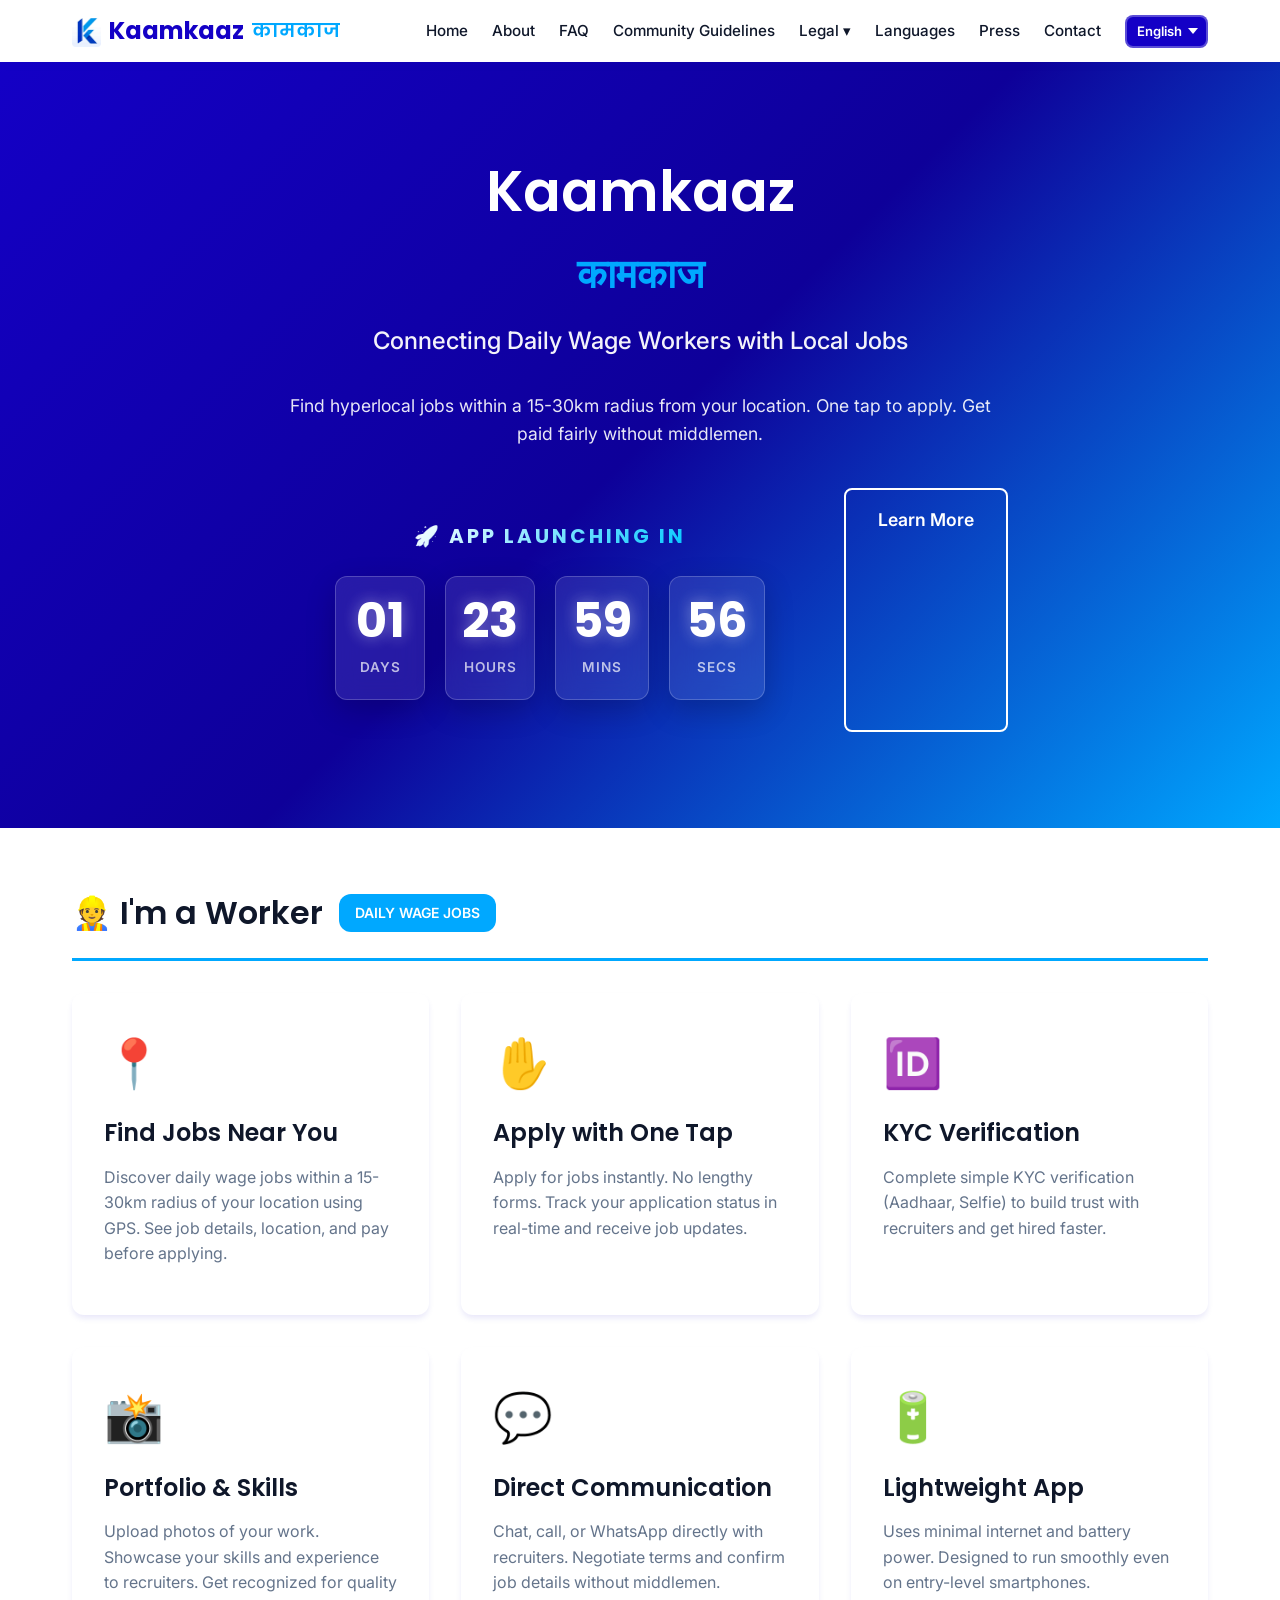
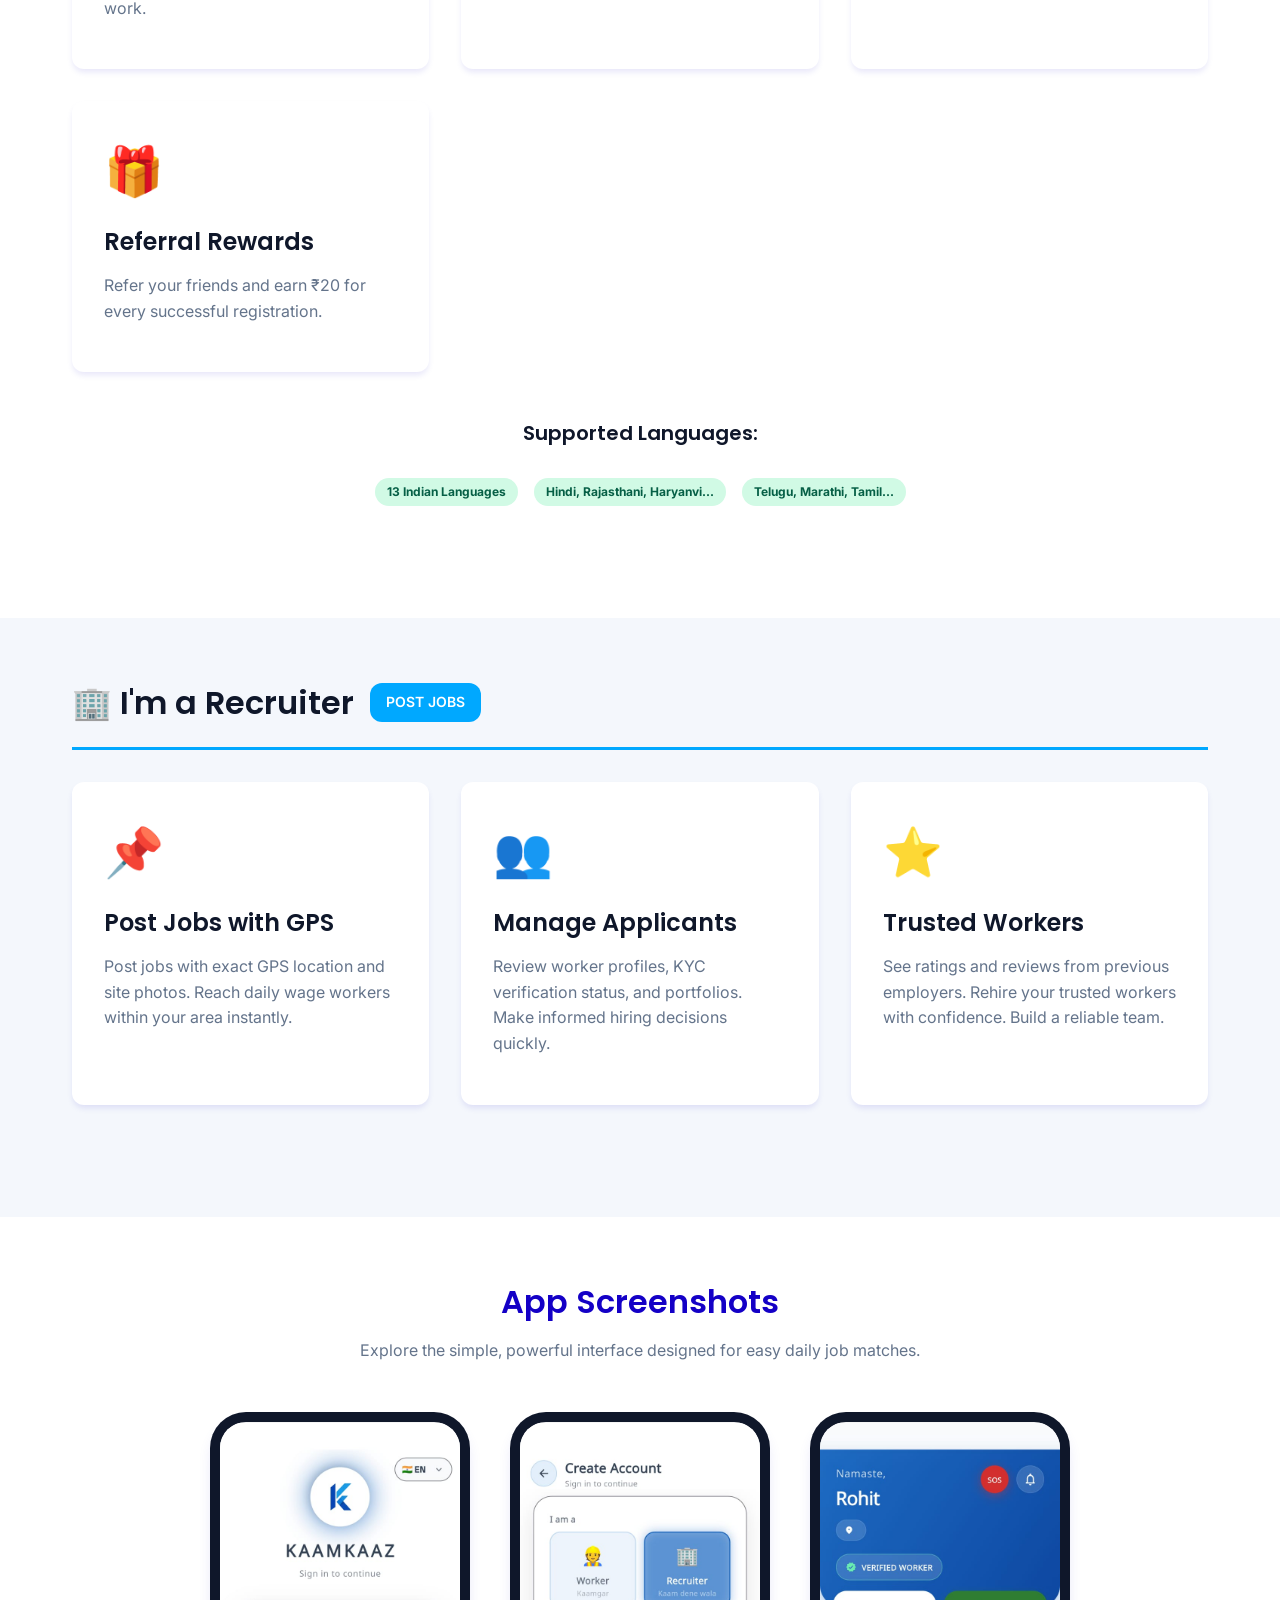
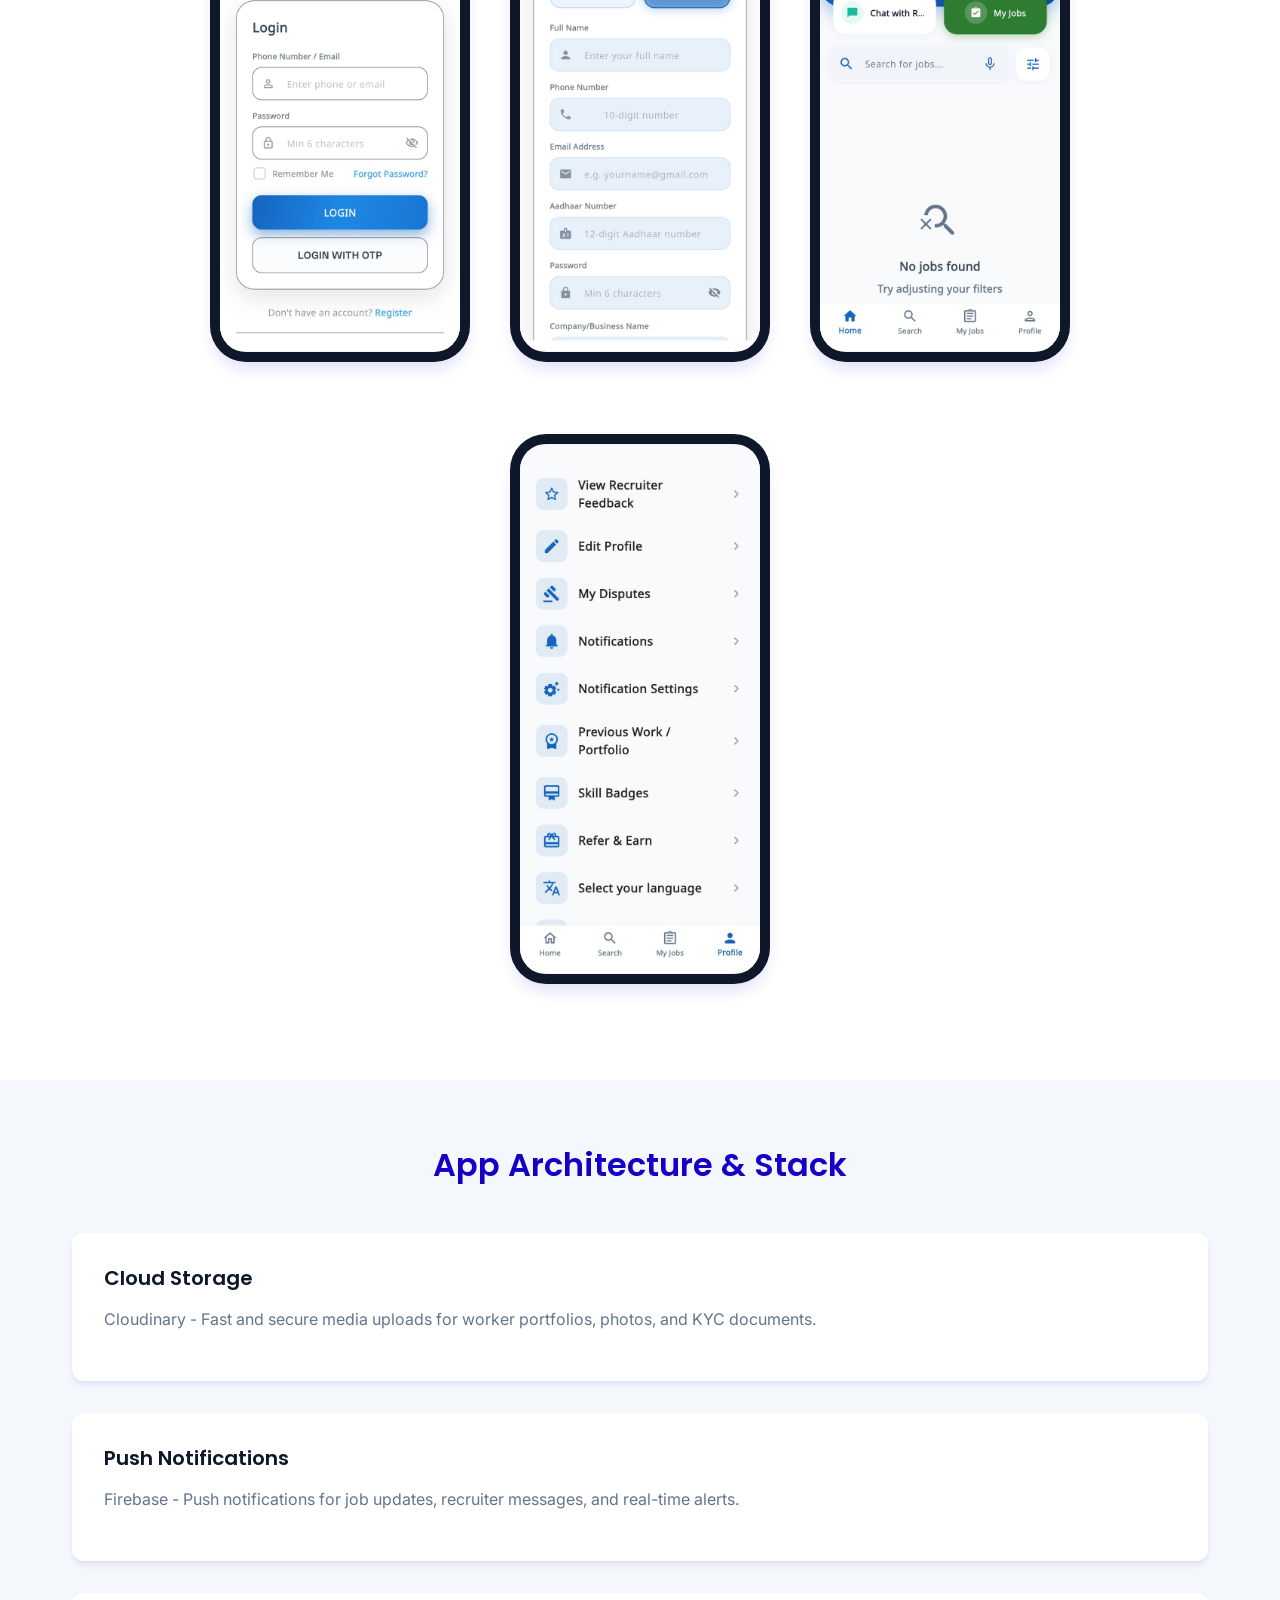
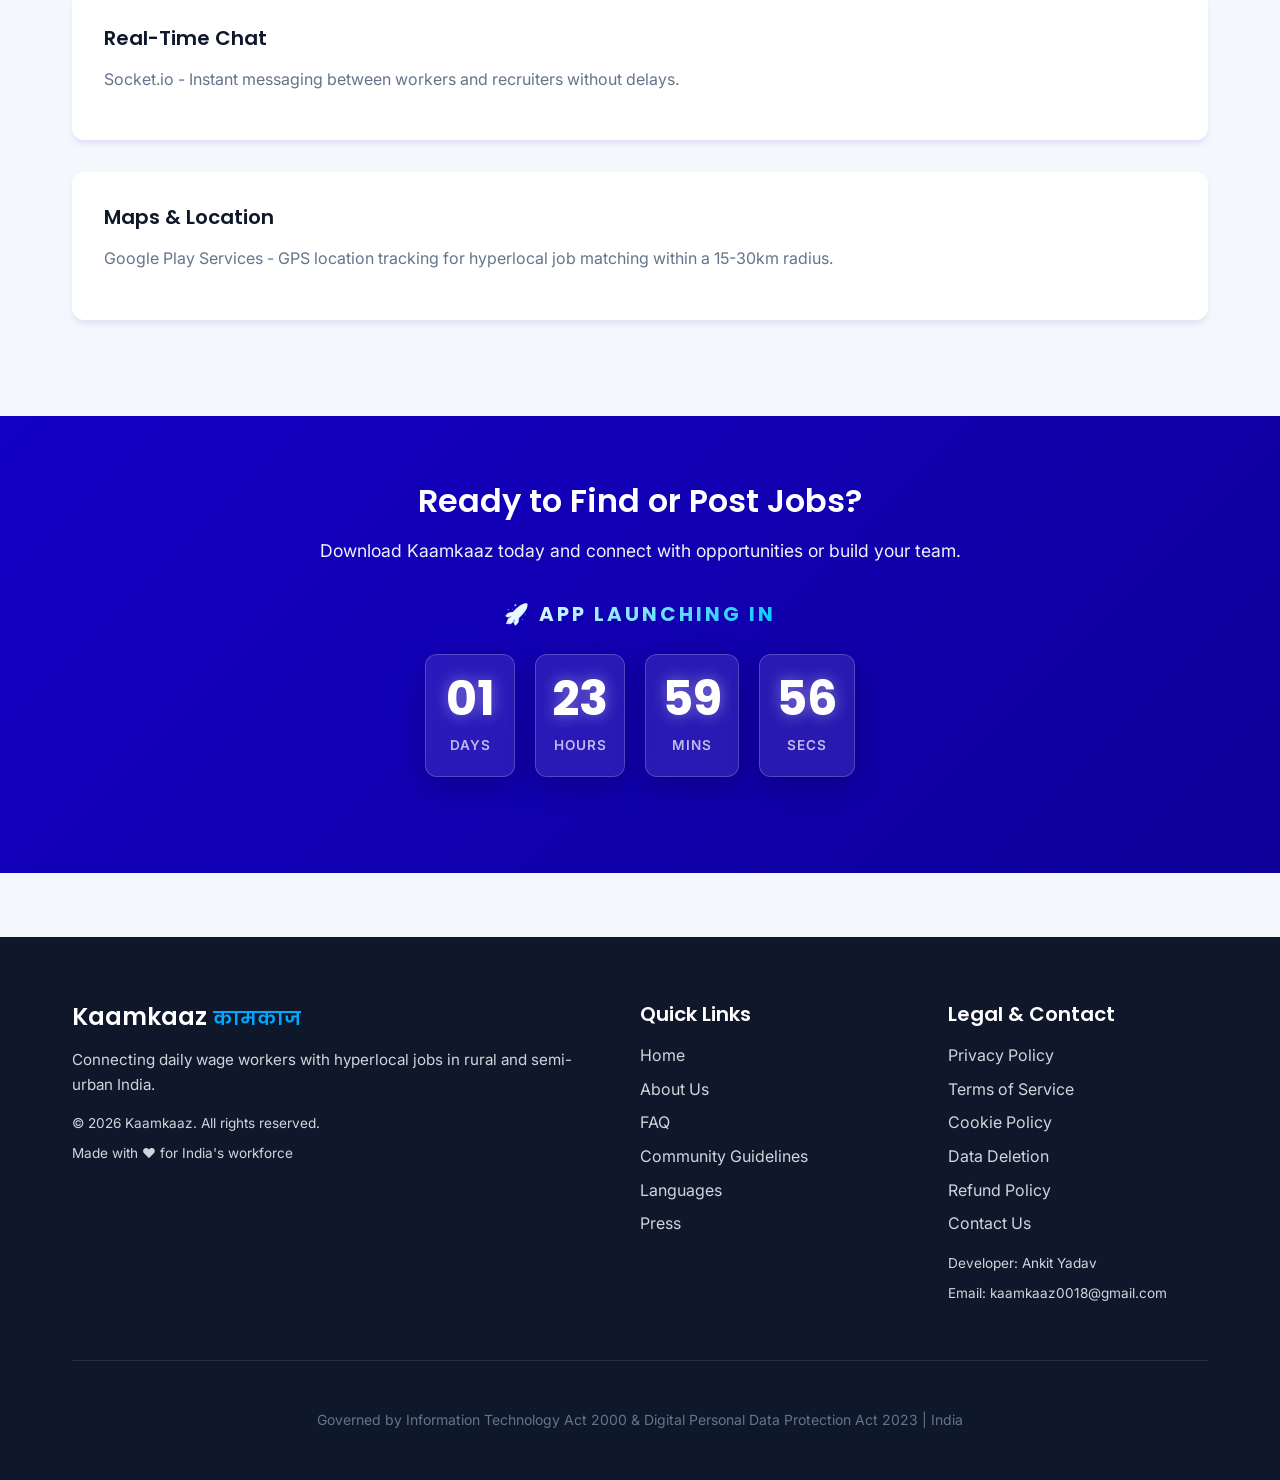
==== commit 0170a4da: "Force white text on hero section via inline styles" ====
--- a/index.html
+++ b/index.html
@@ -149,8 +149,8 @@
   <div class="container">
     <h1>Kaamkaaz</h1>
     <div class="hindi-text">कामकाज</div>
-    <p class="tagline" data-i18n="connecting_daily_wage_workers_with">Connecting Daily Wage Workers with Local Jobs</p>
-    <p class="description" data-i18n="find_hyperlocal_jobs_within_1530km">Find hyperlocal jobs within a 15-30km radius from your location. One tap to apply. Get paid fairly without middlemen.</p>
+    <p class="tagline" data-i18n="connecting_daily_wage_workers_with" style="color: #ffffff !important;">Connecting Daily Wage Workers with Local Jobs</p>
+    <p class="description" data-i18n="find_hyperlocal_jobs_within_1530km" style="color: #ffffff !important;">Find hyperlocal jobs within a 15-30km radius from your location. One tap to apply. Get paid fairly without middlemen.</p>
     <div class="hero-buttons">
       
 <div class="creative-countdown-wrapper dark-mode" id="timer-hero-container">
@@ -175,7 +175,7 @@
   </div>
 </div>
 
-      <a href="#features" class="btn btn-outline-white btn-lg" data-i18n="learn_more">Learn More</a>
+      <a href="#features" class="btn btn-outline-white btn-lg" style="color: #ffffff !important; border: 2px solid #ffffff !important; border-radius: 8px; text-decoration: none;" data-i18n="learn_more">Learn More</a>
     </div>
   </div>
 </section>
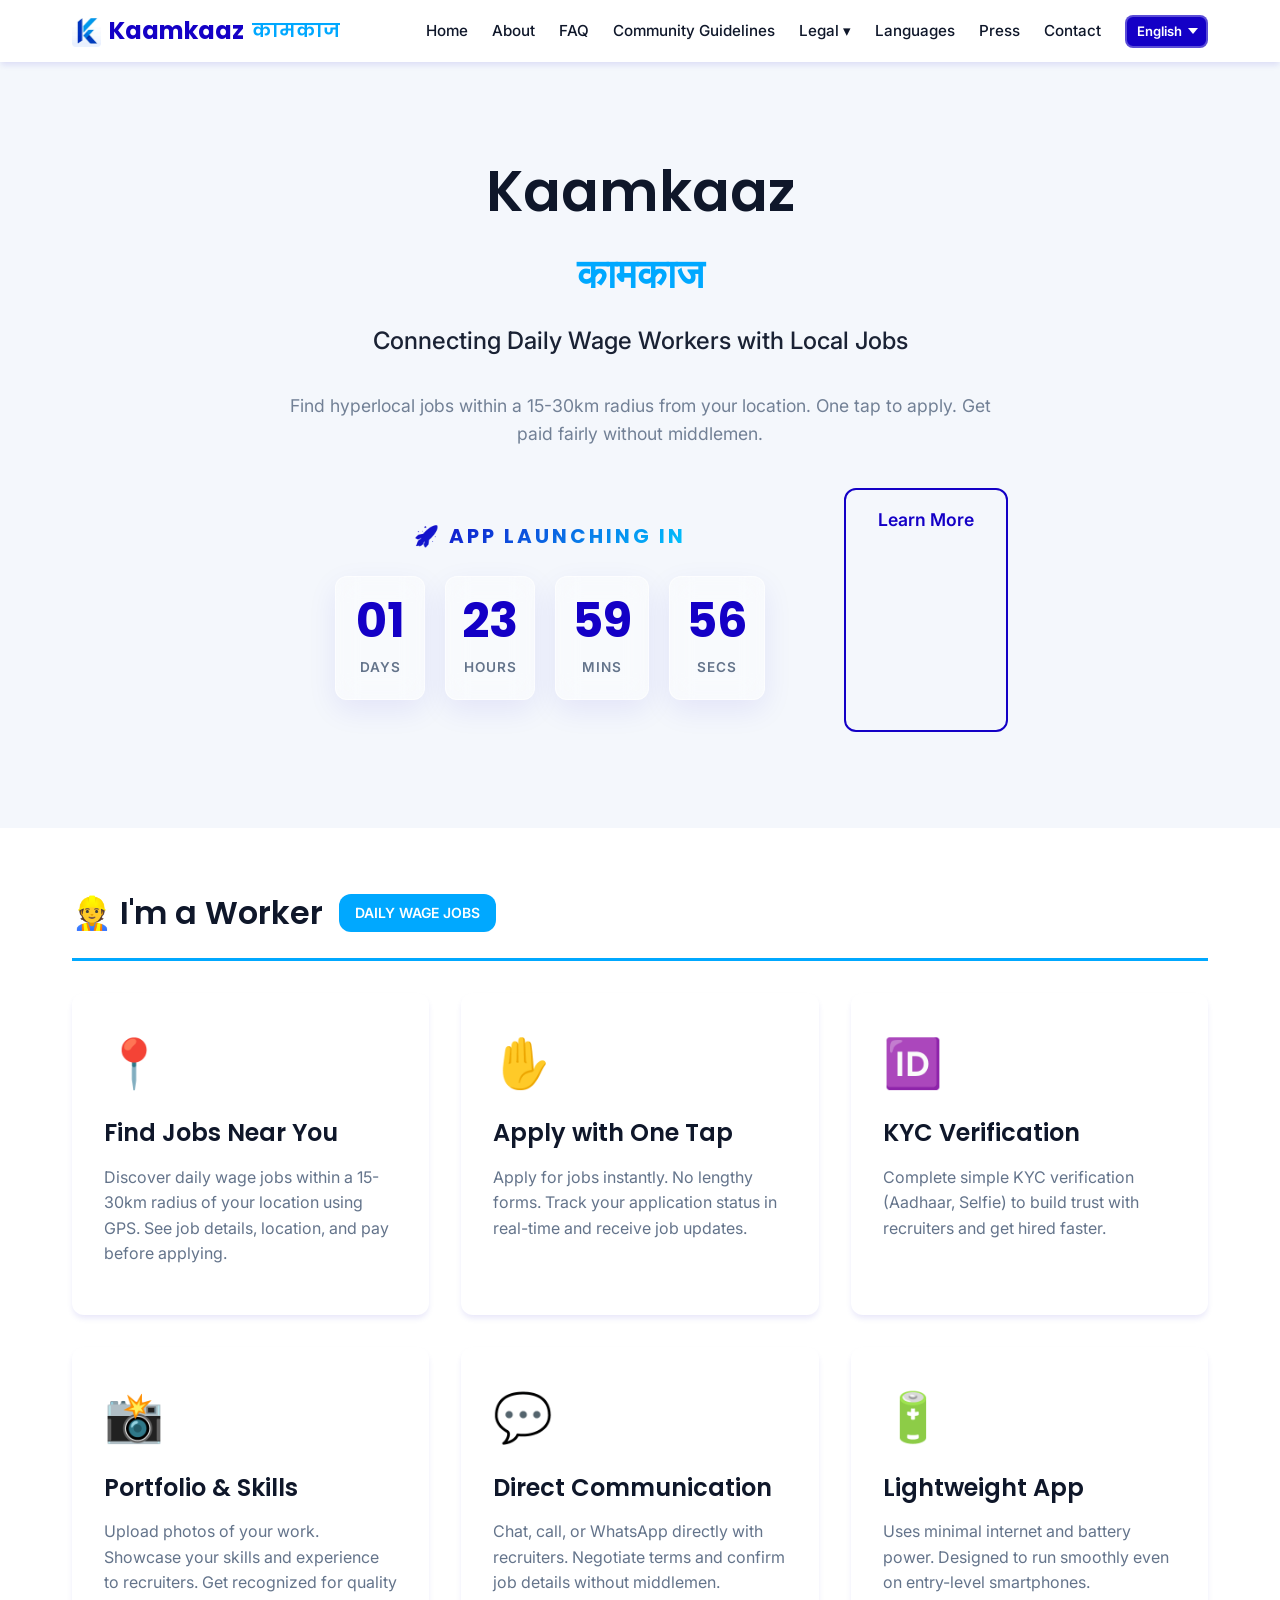
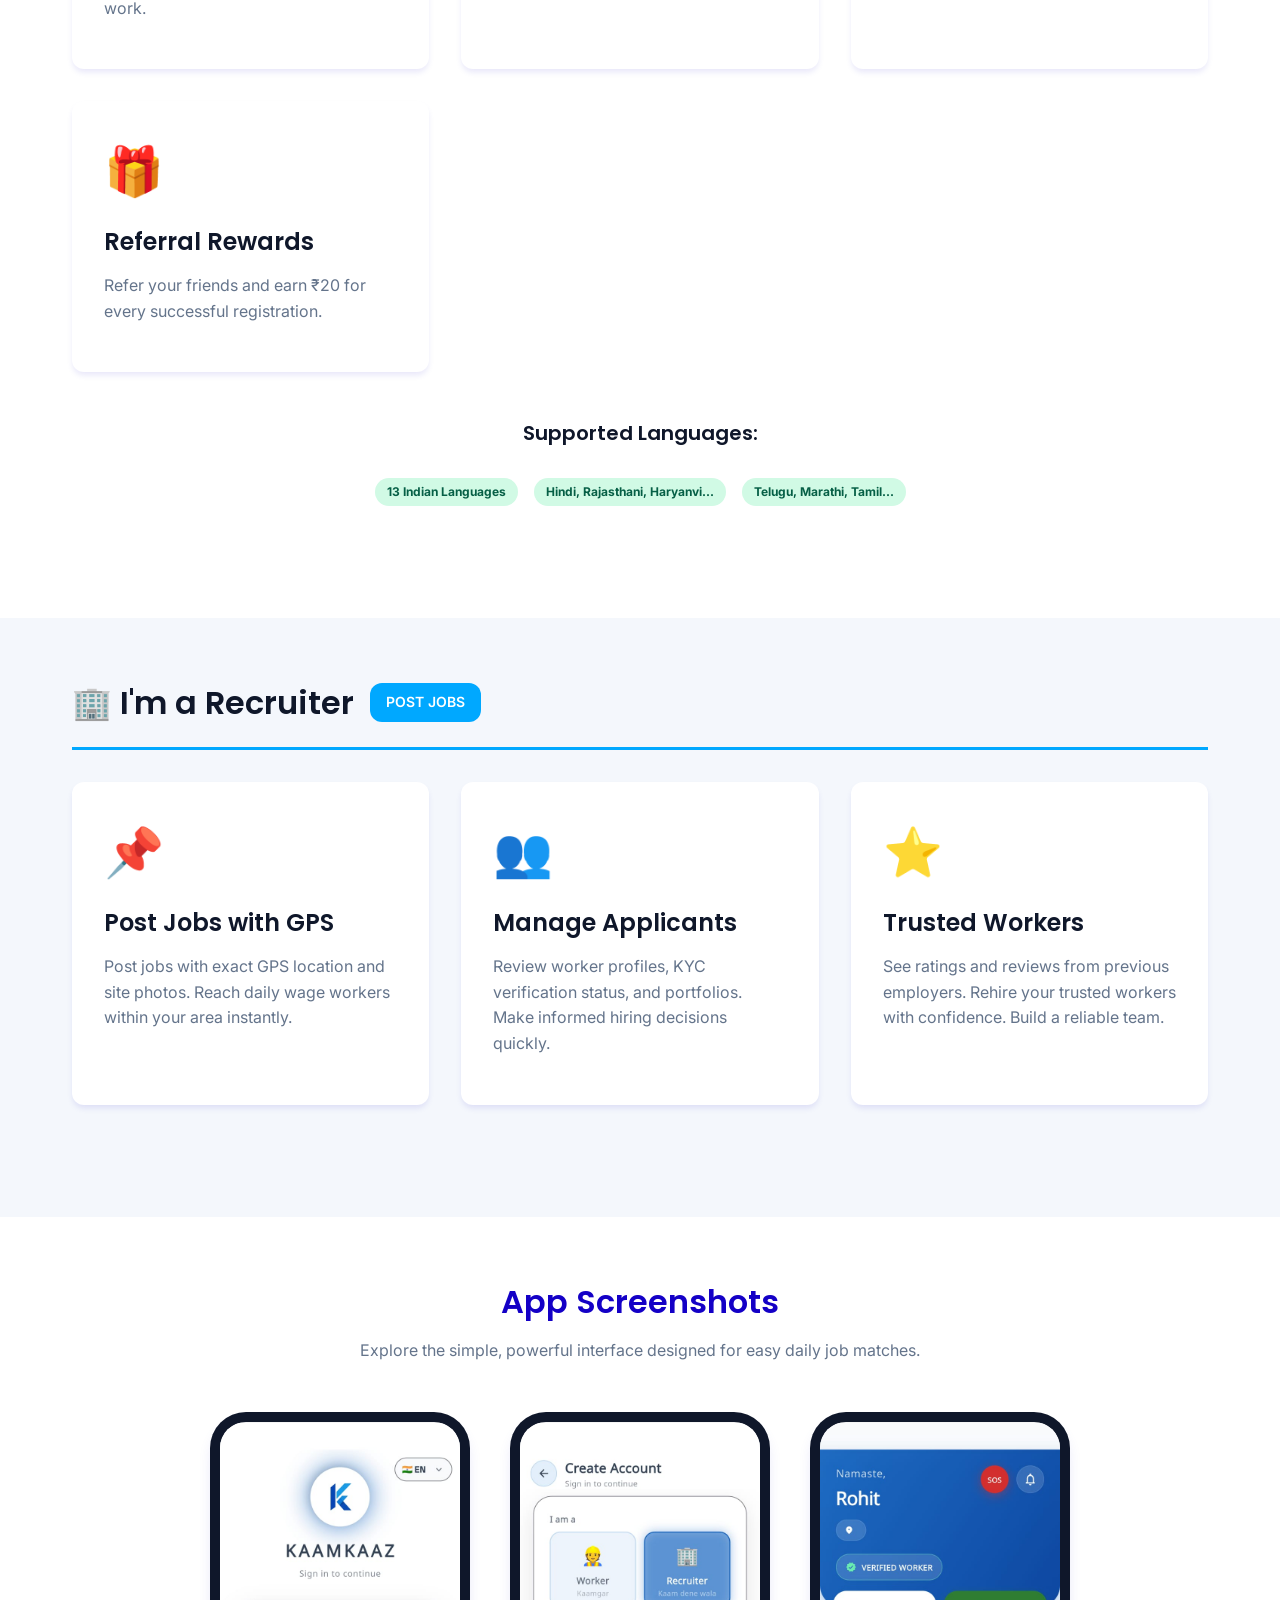
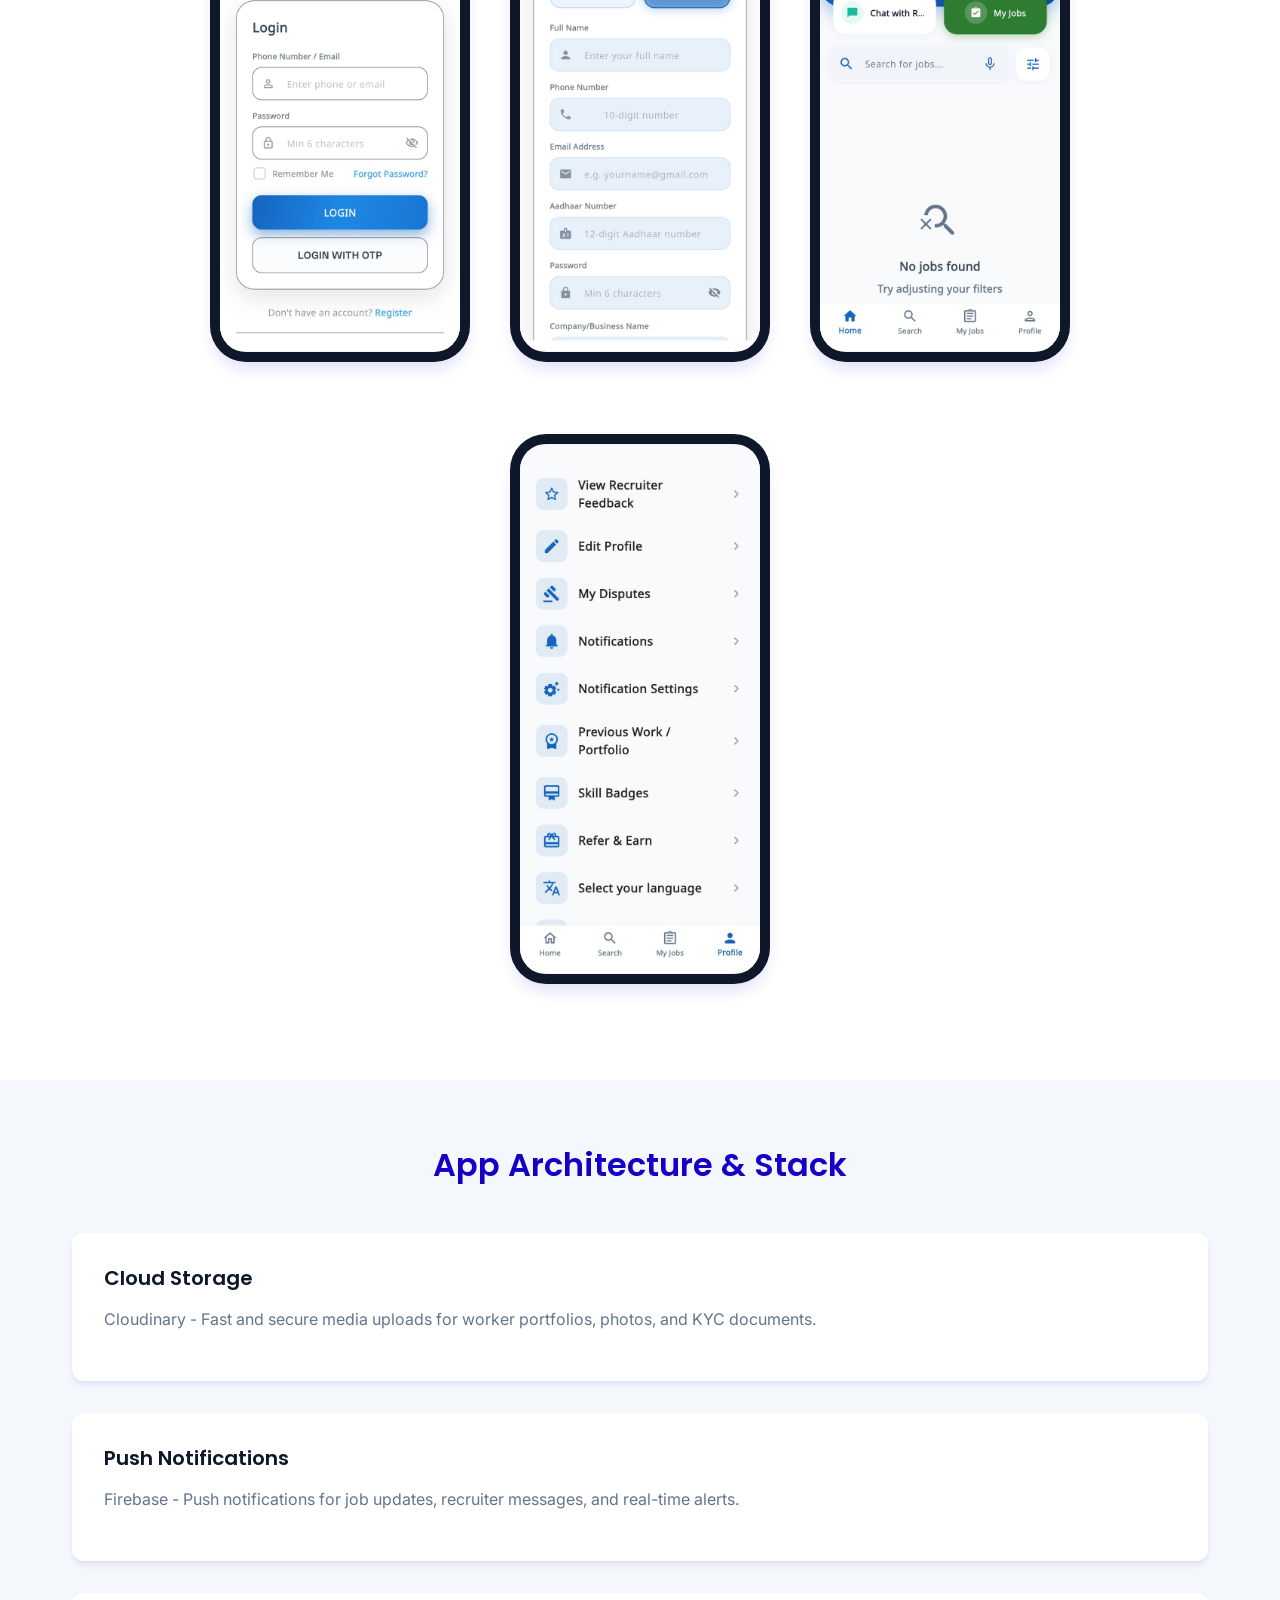
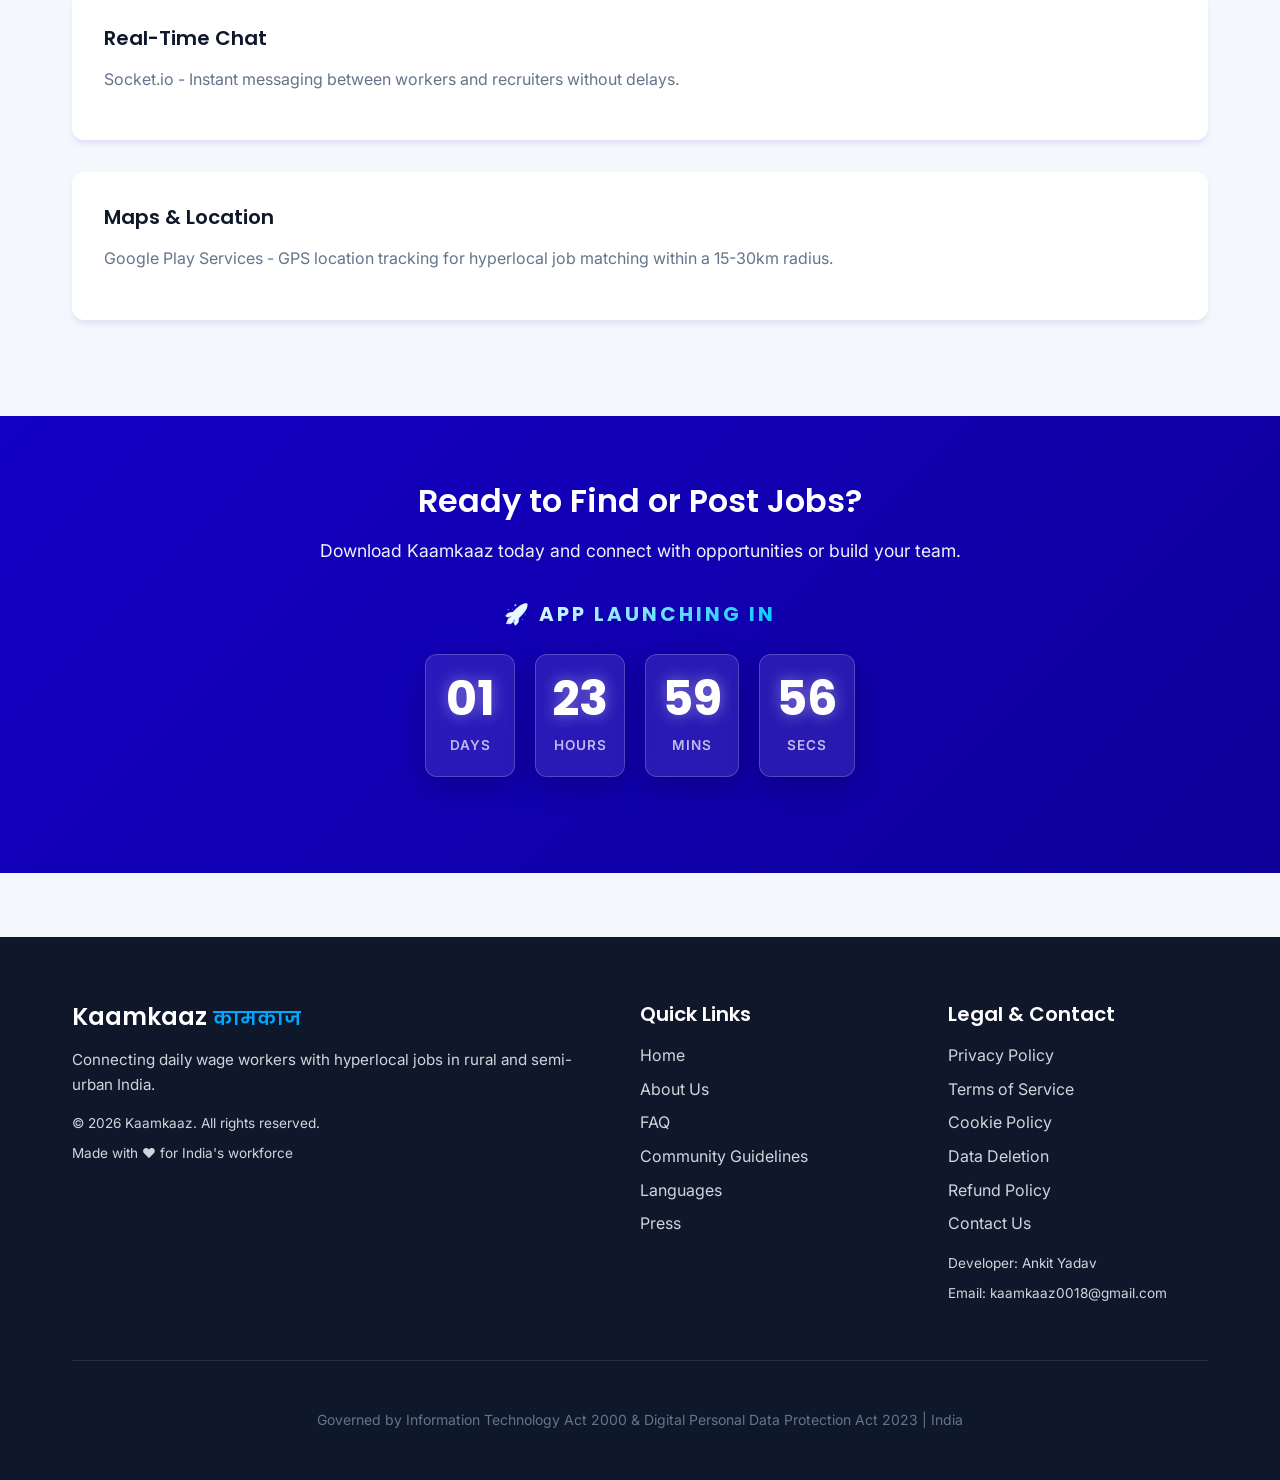
==== commit 3ec8b6e3: "Remove blue background from hero section and restore light theme" ====
--- a/index.html
+++ b/index.html
@@ -149,11 +149,11 @@
   <div class="container">
     <h1>Kaamkaaz</h1>
     <div class="hindi-text">कामकाज</div>
-    <p class="tagline" data-i18n="connecting_daily_wage_workers_with" style="color: #ffffff !important;">Connecting Daily Wage Workers with Local Jobs</p>
-    <p class="description" data-i18n="find_hyperlocal_jobs_within_1530km" style="color: #ffffff !important;">Find hyperlocal jobs within a 15-30km radius from your location. One tap to apply. Get paid fairly without middlemen.</p>
+    <p class="tagline" data-i18n="connecting_daily_wage_workers_with">Connecting Daily Wage Workers with Local Jobs</p>
+    <p class="description" data-i18n="find_hyperlocal_jobs_within_1530km">Find hyperlocal jobs within a 15-30km radius from your location. One tap to apply. Get paid fairly without middlemen.</p>
     <div class="hero-buttons">
       
-<div class="creative-countdown-wrapper dark-mode" id="timer-hero-container">
+<div class="creative-countdown-wrapper" id="timer-hero-container">
   <div class="countdown-label">🚀 App Launching In</div>
   <div class="countdown-blocks">
     <div class="countdown-block">
@@ -175,7 +175,7 @@
   </div>
 </div>
 
-      <a href="#features" class="btn btn-outline-white btn-lg" style="color: #ffffff !important; border: 2px solid #ffffff !important; border-radius: 8px; text-decoration: none;" data-i18n="learn_more">Learn More</a>
+      <a href="#features" class="btn btn-outline btn-lg" data-i18n="learn_more">Learn More</a>
     </div>
   </div>
 </section>
--- a/styles.css
+++ b/styles.css
@@ -486,8 +486,6 @@
    ═════════════════════════════════════════════════════════════════ */
 
 .hero {
-  background: linear-gradient(135deg, var(--primary-blue) 0%, #0E0099 50%, #00A8FF 100%);
-  color: var(--white);
   padding: 6rem 2rem;
   text-align: center;
   min-height: 70vh;
@@ -511,7 +509,7 @@
   margin-bottom: 2rem;
   font-weight: 500;
   opacity: 0.95;
-  color: var(--white);
+  color: var(--text-dark);
 }
 
 .hero .hindi-text {
@@ -525,7 +523,7 @@
   font-size: 1.1rem;
   margin-bottom: 2.5rem;
   opacity: 0.9;
-  color: var(--white);
+  color: var(--text-muted);
 }
 
 .hero-buttons {
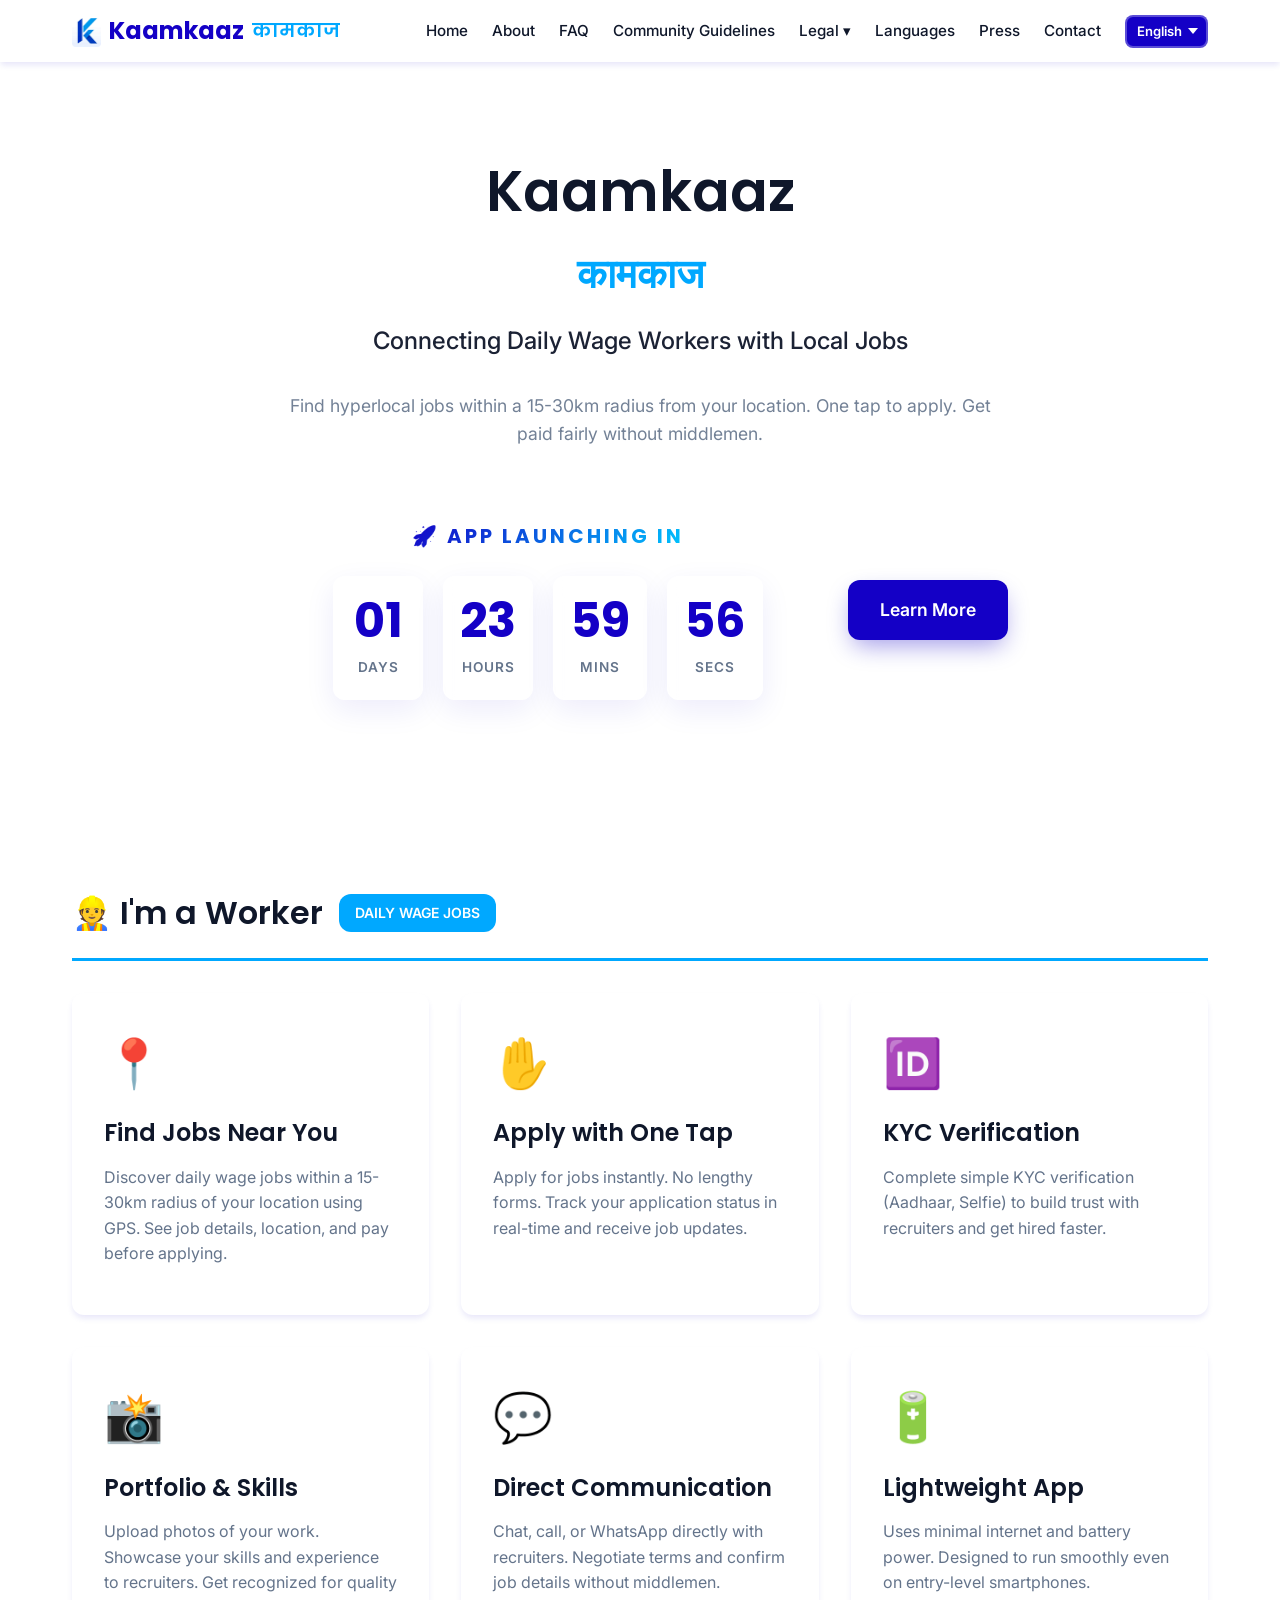
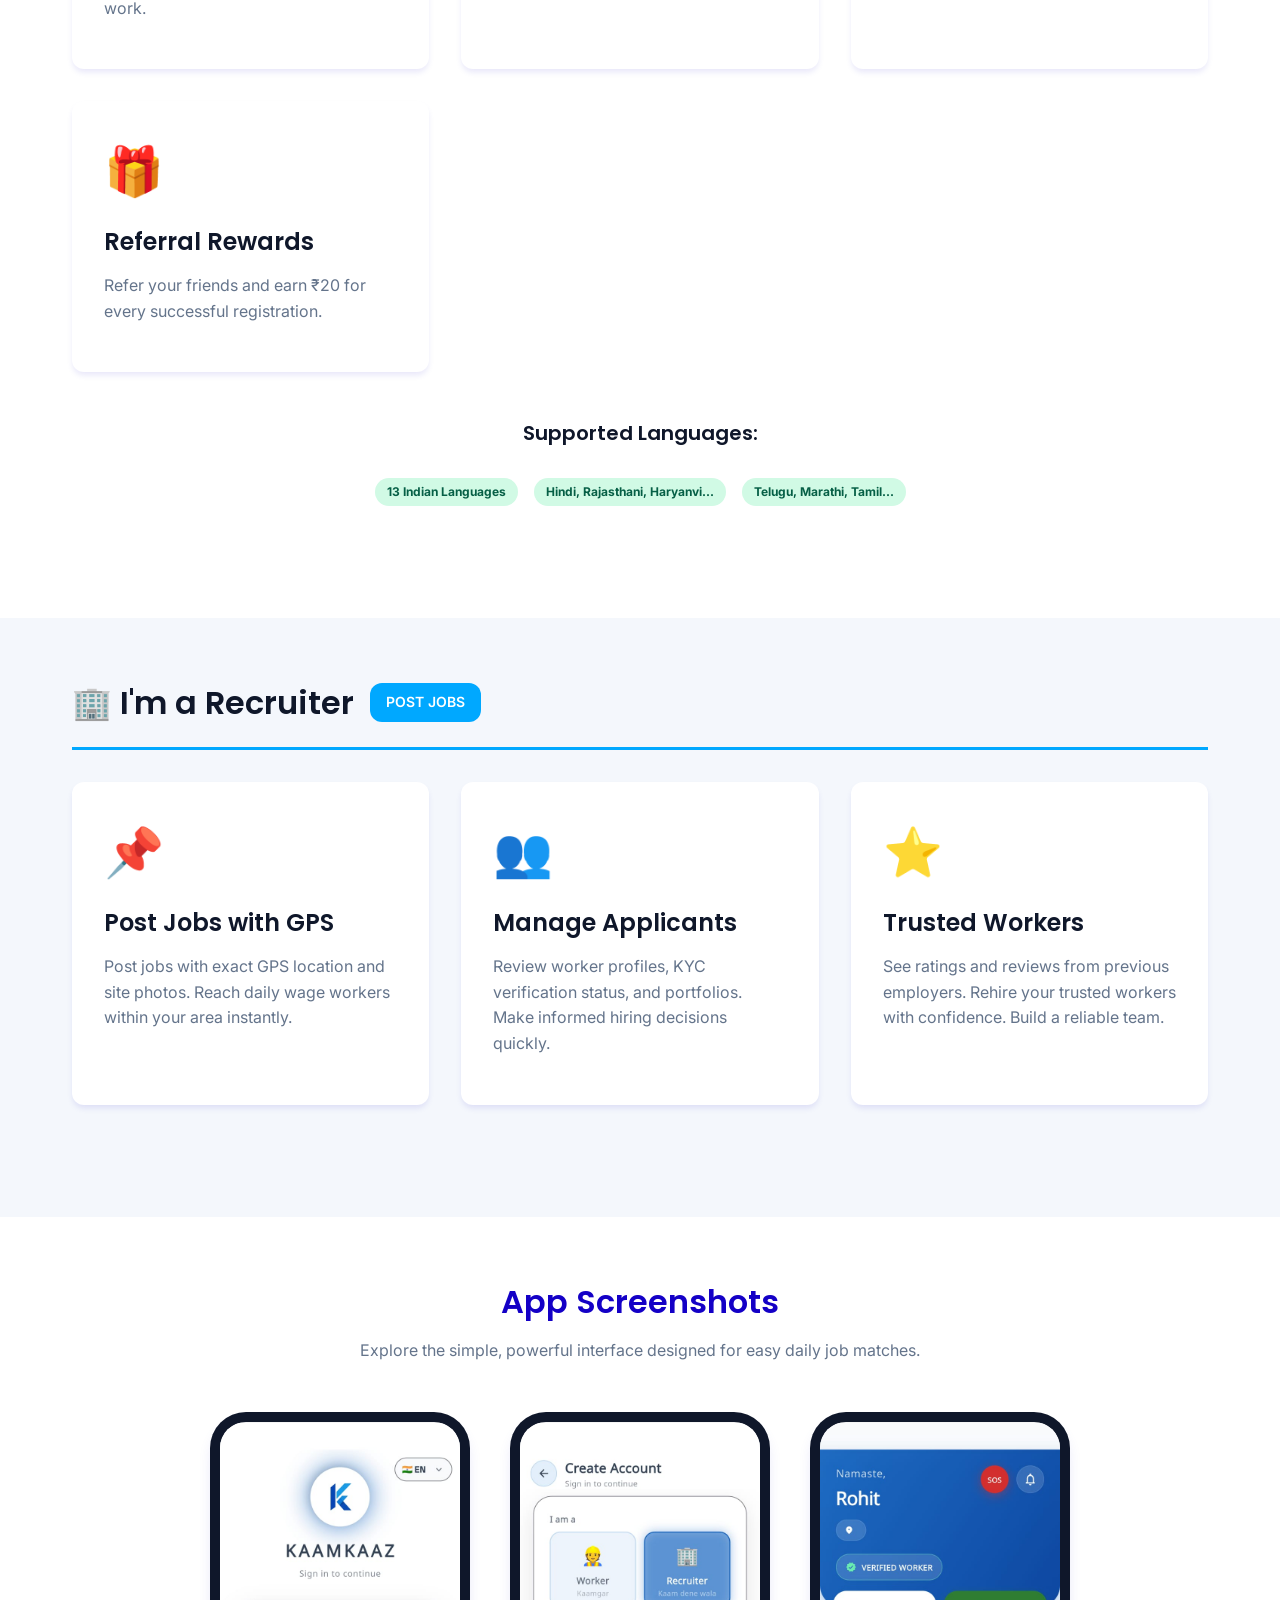
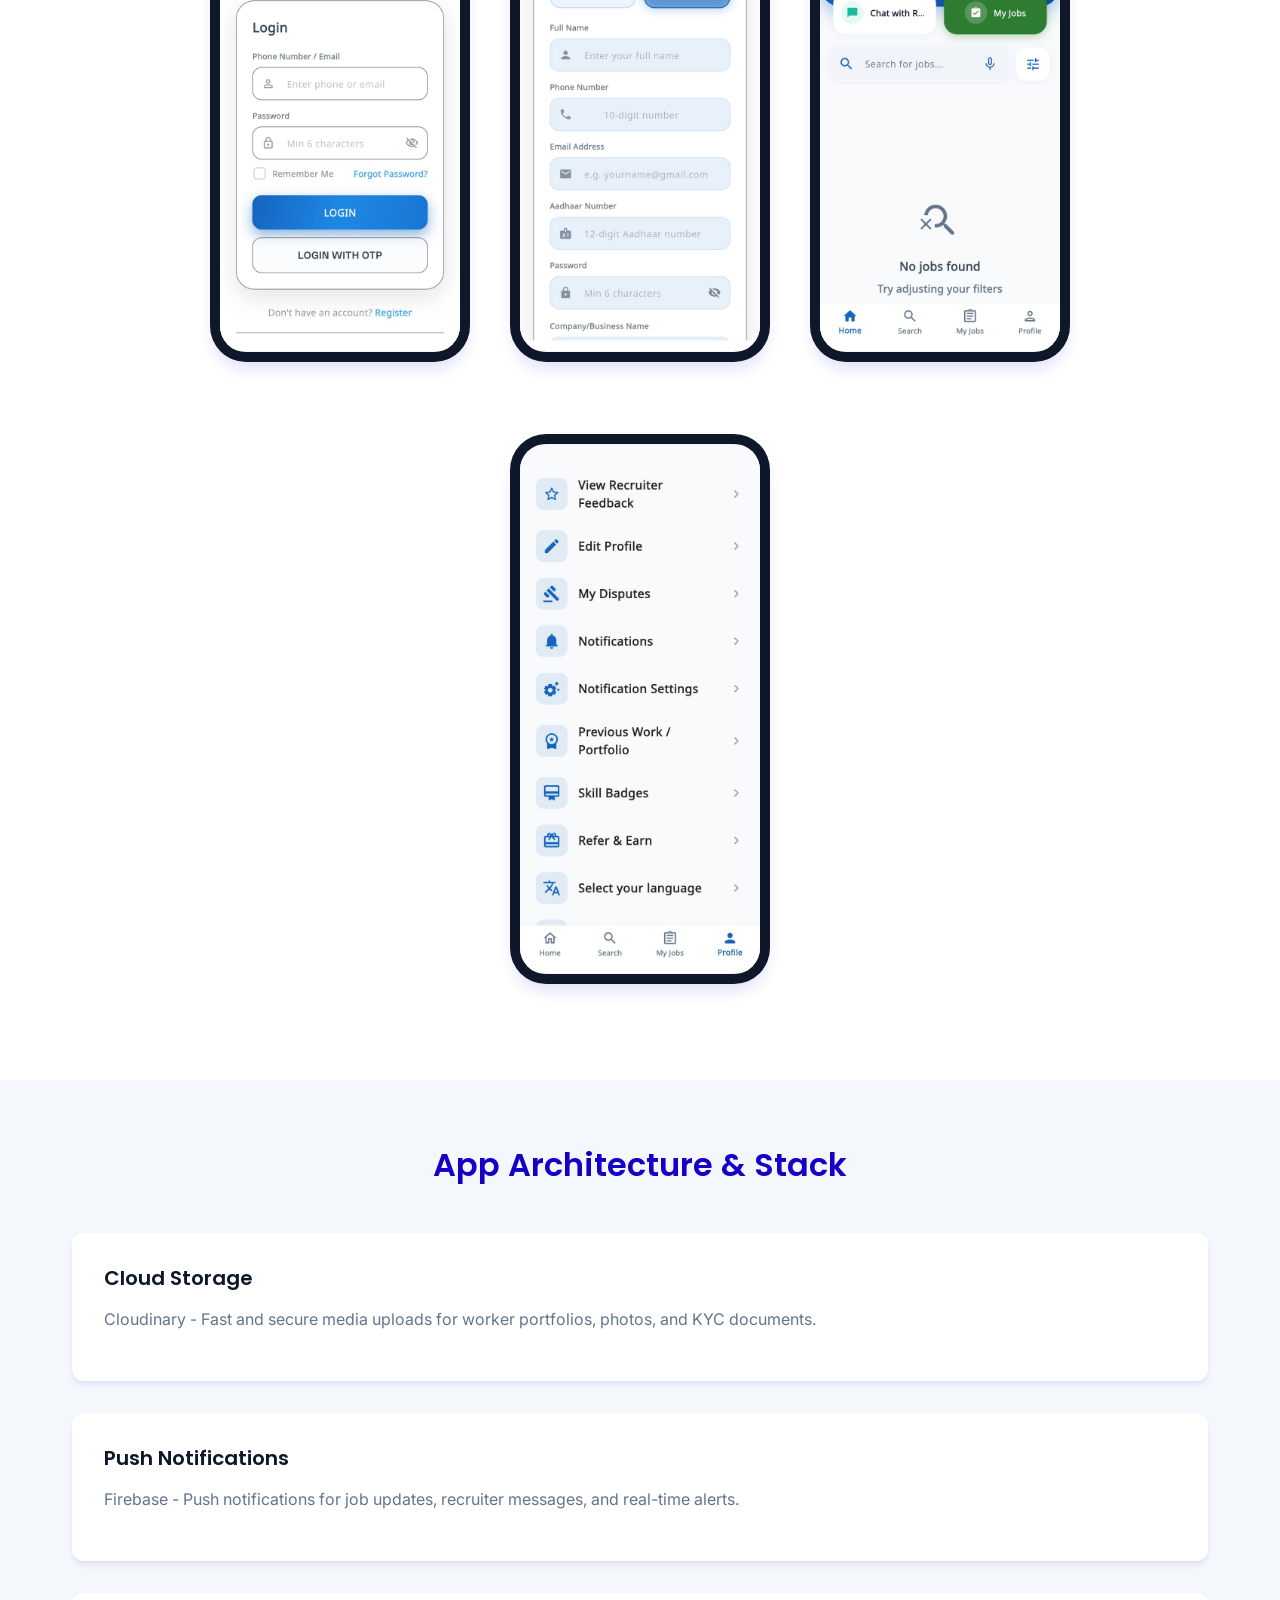
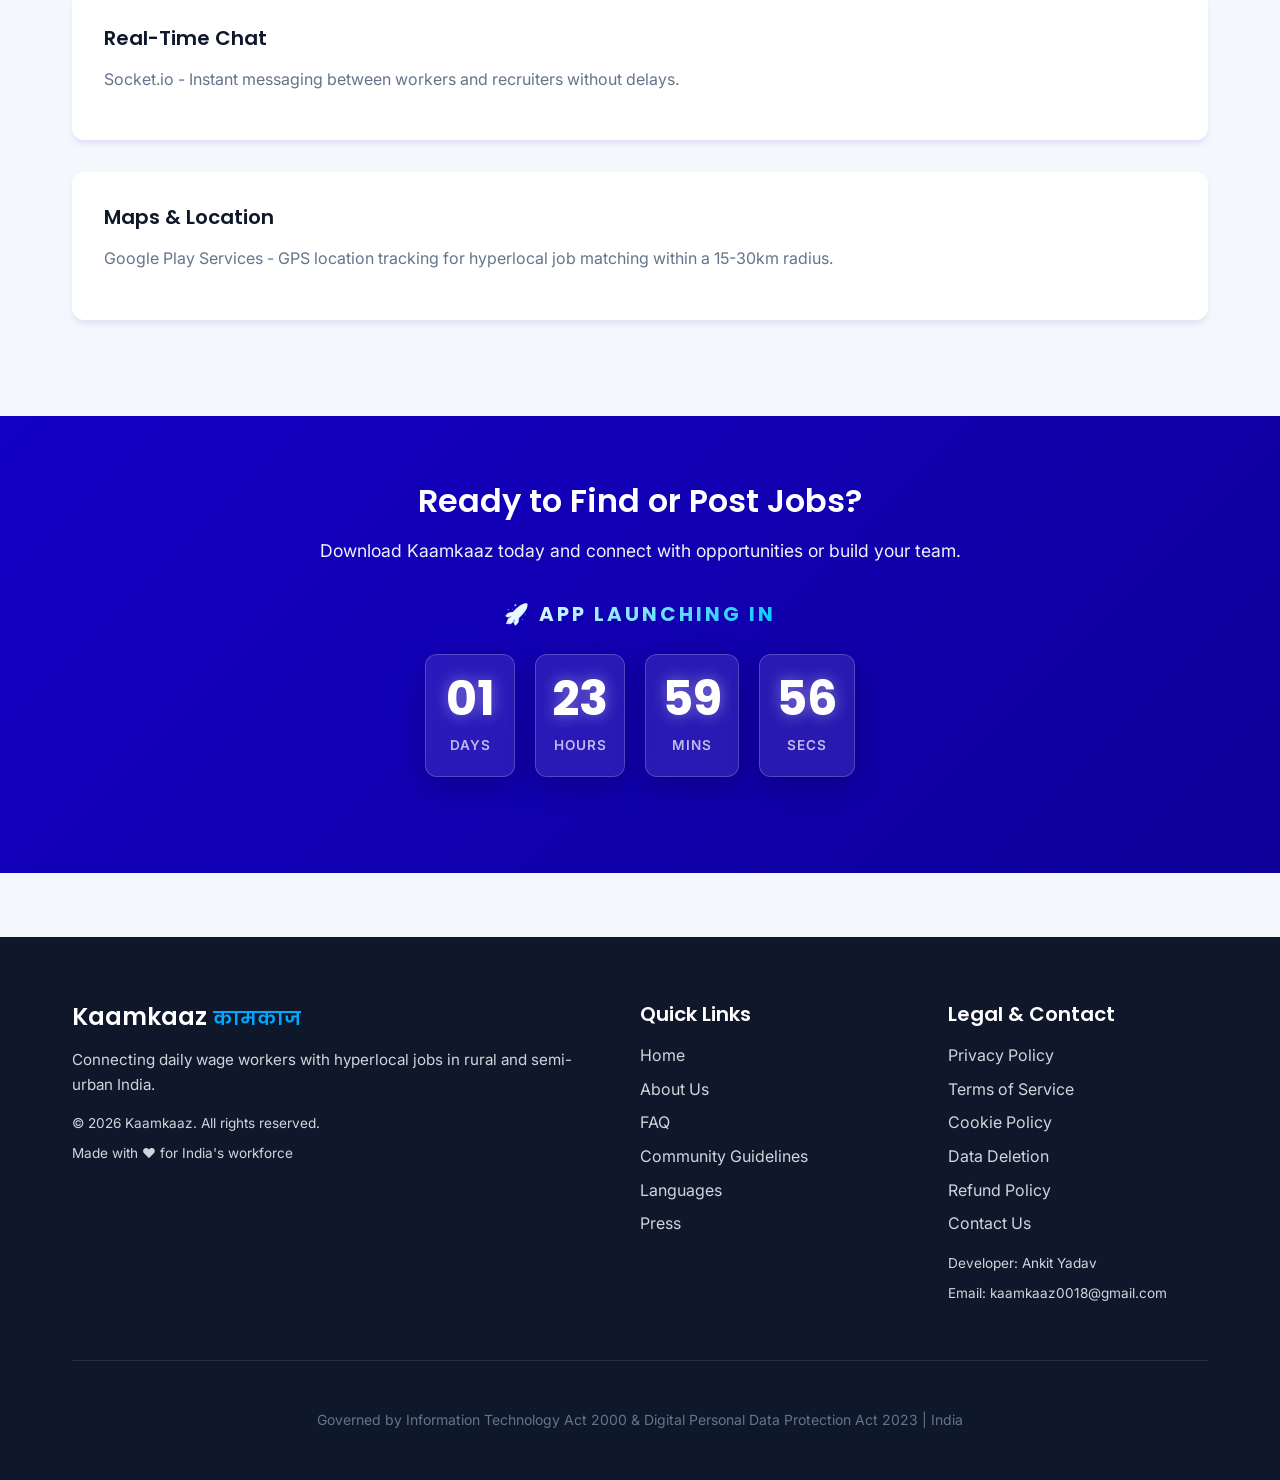
==== commit aefd541e: "Set hero bg to solid white and upgrade Learn More button" ====
--- a/index.html
+++ b/index.html
@@ -9,7 +9,7 @@
   <meta name="theme-color" content="#1400C6">
   <title>Kaamkaaz - Hyperlocal Daily Wage Jobs in India</title>
   <link rel="icon" type="image/png" href="assets/logo.png">
-  <link rel="stylesheet" href="styles.css">
+  <link rel="stylesheet" href="styles.css?v=2">
 
 <style>
 /* Creative Countdown Timer Styles */
@@ -175,7 +175,7 @@
   </div>
 </div>
 
-      <a href="#features" class="btn btn-outline btn-lg" data-i18n="learn_more">Learn More</a>
+      <a href="#features" class="btn btn-primary btn-lg" style="box-shadow: 0 10px 25px -5px rgba(20, 0, 198, 0.4); display: flex; align-items: center; gap: 0.5rem;" data-i18n="learn_more">Learn More <span style="font-size: 1.2rem;">&rarr;</span></a>
     </div>
   </div>
 </section>
--- a/styles.css
+++ b/styles.css
@@ -486,6 +486,7 @@
    ═════════════════════════════════════════════════════════════════ */
 
 .hero {
+  background-color: var(--white);
   padding: 6rem 2rem;
   text-align: center;
   min-height: 70vh;
@@ -528,9 +529,11 @@
 
 .hero-buttons {
   display: flex;
-  gap: 1rem;
+  gap: 1.5rem;
   justify-content: center;
+  align-items: center;
   flex-wrap: wrap;
+  margin-top: 2rem;
 }
 
 /* ═════════════════════════════════════════════════════════════════
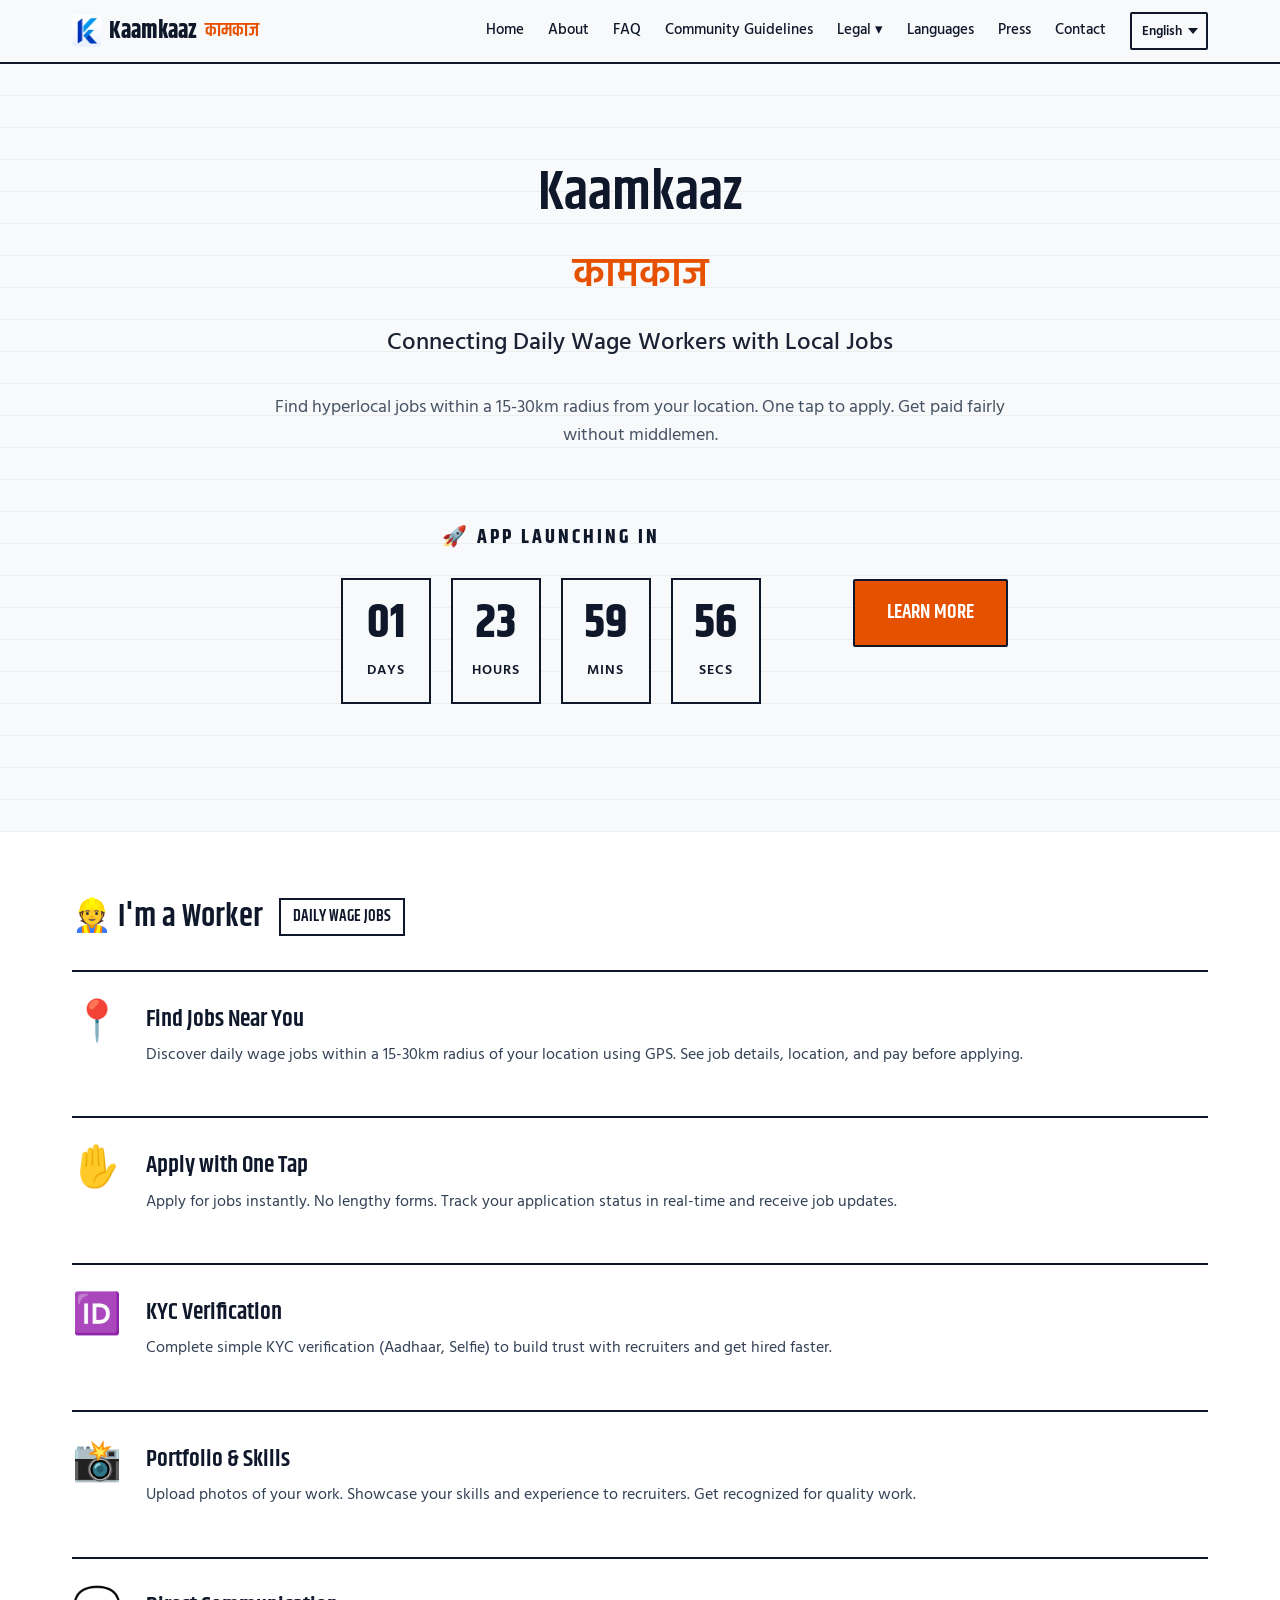
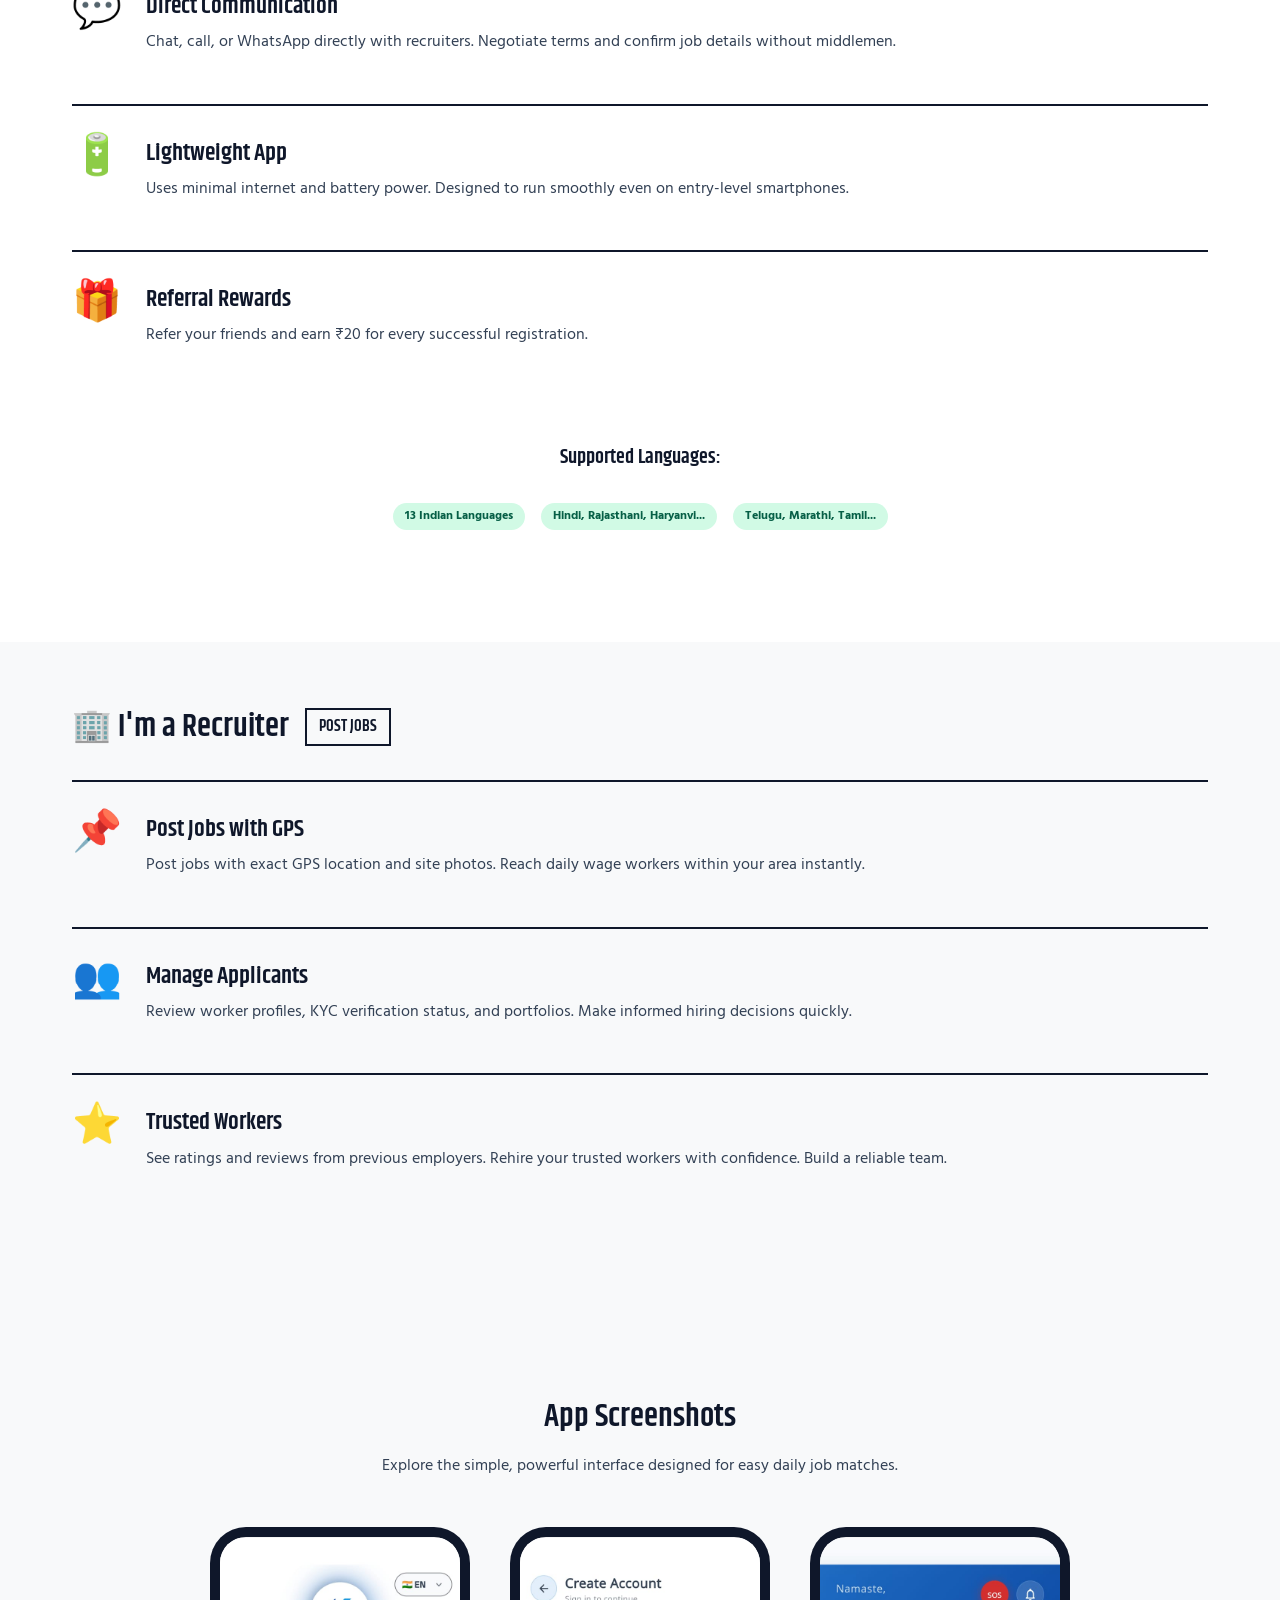
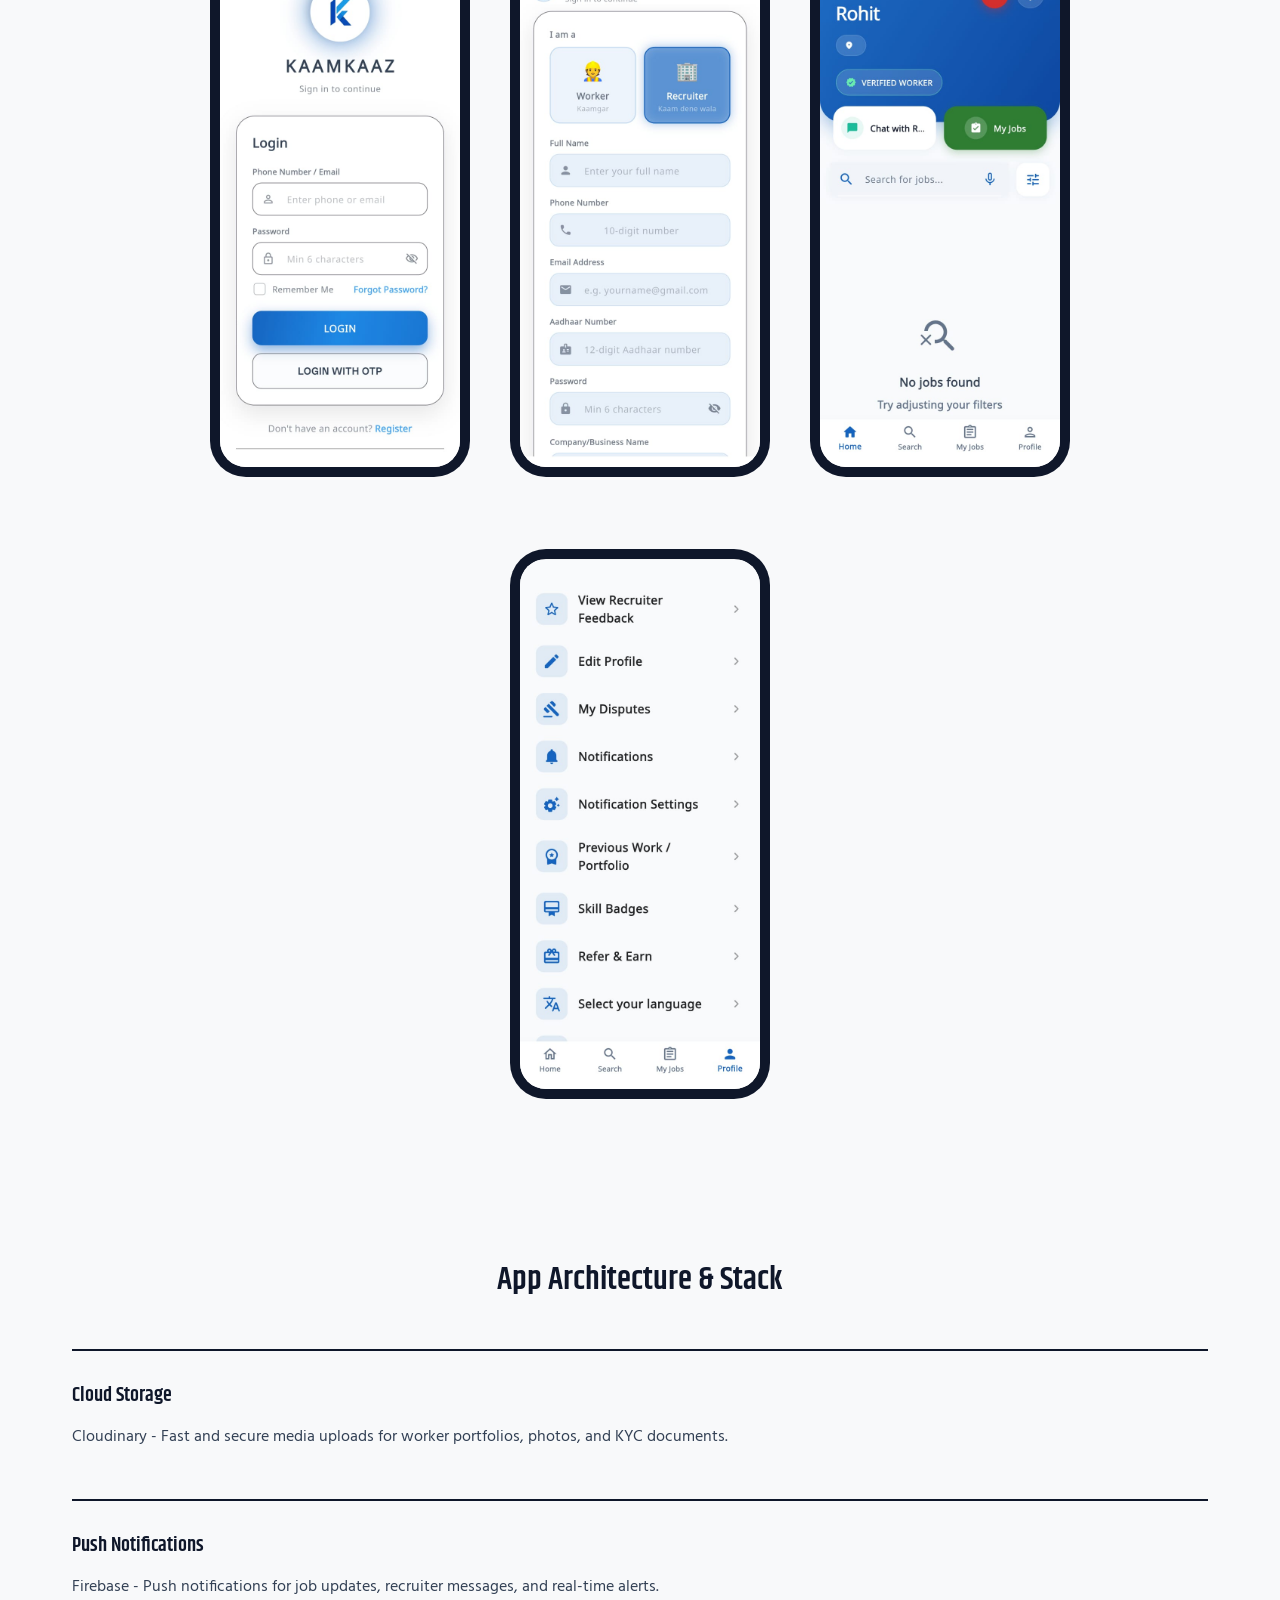
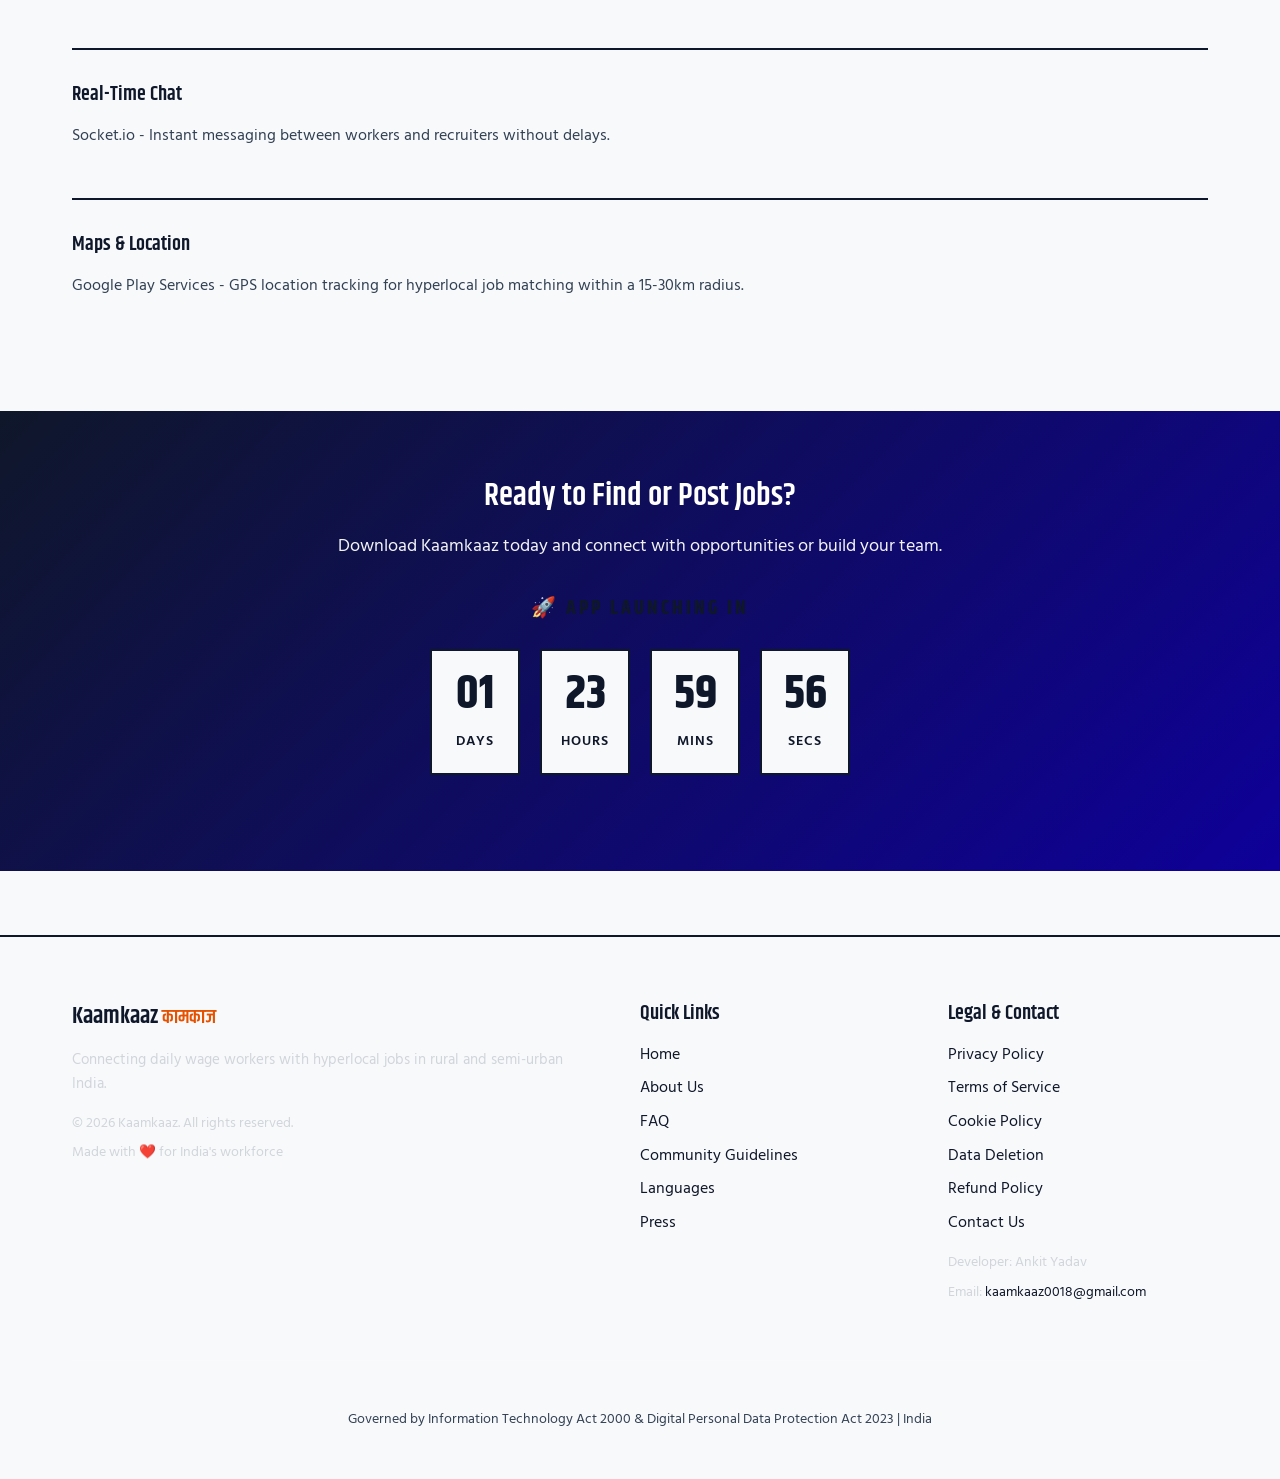
==== commit fabe73a0: "Implement Ledger & Street Notice Board layout Phase 1 for Home page" ====
--- a/index.html
+++ b/index.html
@@ -26,16 +26,7 @@
   font-weight: 700;
   text-transform: uppercase;
   letter-spacing: 3px;
-  color: var(--primary-blue);
-  background: linear-gradient(135deg, var(--primary-blue), var(--accent-cyan));
-  -webkit-background-clip: text;
-  -webkit-text-fill-color: transparent;
-  animation: floatLabel 3s ease-in-out infinite;
-}
-.creative-countdown-wrapper.dark-mode .countdown-label {
-  background: linear-gradient(135deg, #fff, var(--accent-cyan));
-  -webkit-background-clip: text;
-  -webkit-text-fill-color: transparent;
+  color: var(--ink);
 }
 .countdown-blocks {
   display: flex;
@@ -44,59 +35,30 @@
   flex-wrap: wrap;
 }
 .countdown-block {
-  background: rgba(255, 255, 255, 0.4);
-  backdrop-filter: blur(12px);
-  -webkit-backdrop-filter: blur(12px);
-  border: 1px solid rgba(255, 255, 255, 0.6);
-  border-radius: var(--radius-lg);
+  background: var(--paper);
+  border: 2px solid var(--ink);
+  border-radius: var(--radius-sm);
   padding: 1.25rem 1rem;
   min-width: 90px;
   display: flex;
   flex-direction: column;
   align-items: center;
-  box-shadow: 0 10px 30px rgba(20, 0, 198, 0.08);
-  transition: transform 0.3s ease;
-  animation: pulseGlow 2.5s infinite alternate;
-}
-.creative-countdown-wrapper.dark-mode .countdown-block {
-  background: rgba(255, 255, 255, 0.1);
-  border-color: rgba(255, 255, 255, 0.2);
-  box-shadow: 0 10px 30px rgba(0, 0, 0, 0.2);
-}
-.countdown-block:hover {
-  transform: translateY(-5px);
 }
 .countdown-value {
   font-family: var(--font-heading);
   font-size: 3rem;
   font-weight: 700;
-  color: var(--primary-blue);
+  color: var(--ink);
   line-height: 1;
-}
-.creative-countdown-wrapper.dark-mode .countdown-value {
-  color: #fff;
-  text-shadow: 0 0 15px rgba(255,255,255,0.4);
 }
 .countdown-unit {
   font-family: var(--font-body);
   font-size: 0.85rem;
   font-weight: 600;
-  color: var(--text-muted);
+  color: var(--ink);
   text-transform: uppercase;
   margin-top: 0.75rem;
   letter-spacing: 1px;
-}
-.creative-countdown-wrapper.dark-mode .countdown-unit {
-  color: rgba(255,255,255,0.7);
-}
-
-@keyframes pulseGlow {
-  0% { box-shadow: 0 10px 30px rgba(20, 0, 198, 0.08); }
-  100% { box-shadow: 0 10px 30px rgba(20, 0, 198, 0.18); }
-}
-@keyframes floatLabel {
-  0%, 100% { transform: translateY(0); }
-  50% { transform: translateY(-5px); }
 }
 </style>
 
@@ -175,13 +137,13 @@
   </div>
 </div>
 
-      <a href="#features" class="btn btn-primary btn-lg" style="box-shadow: 0 10px 25px -5px rgba(20, 0, 198, 0.4); display: flex; align-items: center; gap: 0.5rem;" data-i18n="learn_more">Learn More <span style="font-size: 1.2rem;">&rarr;</span></a>
+      <a href="#features" class="btn btn-primary btn-lg" style="display: inline-flex; align-items: center; gap: 0.5rem; text-transform: uppercase; font-family: var(--font-heading); font-size: 1.25rem;" data-i18n="learn_more">Learn More <span style="font-size: 1.2rem;">&rarr;</span></a>
     </div>
   </div>
 </section>
 
 <!-- WORKERS SECTION -->
-<section id="workers" class="features-section" style="background-color: var(--white);">
+<section id="workers" class="features-section">
   <div class="container">
     <div class="audience-section">
       <div class="audience-header">
@@ -192,44 +154,58 @@
       <div class="grid grid-3">
         <div class="card">
           <div class="card-icon">📍</div>
-          <h3 data-i18n="find_jobs_near_you">Find Jobs Near You</h3>
-          <p data-i18n="discover_daily_wage_jobs_within">Discover daily wage jobs within a 15-30km radius of your location using GPS. See job details, location, and pay before applying.</p>
+          <div class="card-content">
+            <h3 data-i18n="find_jobs_near_you">Find Jobs Near You</h3>
+            <p data-i18n="discover_daily_wage_jobs_within">Discover daily wage jobs within a 15-30km radius of your location using GPS. See job details, location, and pay before applying.</p>
+          </div>
         </div>
         
         <div class="card">
           <div class="card-icon">✋</div>
-          <h3 data-i18n="apply_with_one_tap">Apply with One Tap</h3>
-          <p data-i18n="apply_for_jobs_instantly_no">Apply for jobs instantly. No lengthy forms. Track your application status in real-time and receive job updates.</p>
+          <div class="card-content">
+            <h3 data-i18n="apply_with_one_tap">Apply with One Tap</h3>
+            <p data-i18n="apply_for_jobs_instantly_no">Apply for jobs instantly. No lengthy forms. Track your application status in real-time and receive job updates.</p>
+          </div>
         </div>
         
         <div class="card">
           <div class="card-icon">🆔</div>
-          <h3 data-i18n="kyc_verification">KYC Verification</h3>
-          <p data-i18n="complete_simple_kyc_verification_aadhaar">Complete simple KYC verification (Aadhaar, Selfie) to build trust with recruiters and get hired faster.</p>
+          <div class="card-content">
+            <h3 data-i18n="kyc_verification">KYC Verification</h3>
+            <p data-i18n="complete_simple_kyc_verification_aadhaar">Complete simple KYC verification (Aadhaar, Selfie) to build trust with recruiters and get hired faster.</p>
+          </div>
         </div>
         
         <div class="card">
           <div class="card-icon">📸</div>
-          <h3 data-i18n="portfolio_skills">Portfolio & Skills</h3>
-          <p data-i18n="upload_photos_of_your_work">Upload photos of your work. Showcase your skills and experience to recruiters. Get recognized for quality work.</p>
+          <div class="card-content">
+            <h3 data-i18n="portfolio_skills">Portfolio & Skills</h3>
+            <p data-i18n="upload_photos_of_your_work">Upload photos of your work. Showcase your skills and experience to recruiters. Get recognized for quality work.</p>
+          </div>
         </div>
         
         <div class="card">
           <div class="card-icon">💬</div>
-          <h3 data-i18n="direct_communication">Direct Communication</h3>
-          <p data-i18n="chat_call_or_whatsapp_directly">Chat, call, or WhatsApp directly with recruiters. Negotiate terms and confirm job details without middlemen.</p>
+          <div class="card-content">
+            <h3 data-i18n="direct_communication">Direct Communication</h3>
+            <p data-i18n="chat_call_or_whatsapp_directly">Chat, call, or WhatsApp directly with recruiters. Negotiate terms and confirm job details without middlemen.</p>
+          </div>
         </div>
         
         <div class="card">
           <div class="card-icon">🔋</div>
-          <h3 data-i18n="lightweight_app">Lightweight App</h3>
-          <p data-i18n="uses_minimal_internet_and_battery">Uses minimal internet and battery power. Designed to run smoothly even on entry-level smartphones.</p>
+          <div class="card-content">
+            <h3 data-i18n="lightweight_app">Lightweight App</h3>
+            <p data-i18n="uses_minimal_internet_and_battery">Uses minimal internet and battery power. Designed to run smoothly even on entry-level smartphones.</p>
+          </div>
         </div>
         
         <div class="card">
           <div class="card-icon">🎁</div>
-          <h3 data-i18n="referral_rewards">Referral Rewards</h3>
-          <p data-i18n="referral_rewards_description">Refer your friends and earn ₹20 for every successful registration.</p>
+          <div class="card-content">
+            <h3 data-i18n="referral_rewards">Referral Rewards</h3>
+            <p data-i18n="referral_rewards_description">Refer your friends and earn ₹20 for every successful registration.</p>
+          </div>
         </div>
       </div>
 
@@ -257,20 +233,26 @@
       <div class="grid grid-3">
         <div class="card">
           <div class="card-icon">📌</div>
-          <h3 data-i18n="post_jobs_with_gps">Post Jobs with GPS</h3>
-          <p data-i18n="post_jobs_with_exact_gps">Post jobs with exact GPS location and site photos. Reach daily wage workers within your area instantly.</p>
+          <div class="card-content">
+            <h3 data-i18n="post_jobs_with_gps">Post Jobs with GPS</h3>
+            <p data-i18n="post_jobs_with_exact_gps">Post jobs with exact GPS location and site photos. Reach daily wage workers within your area instantly.</p>
+          </div>
         </div>
         
         <div class="card">
           <div class="card-icon">👥</div>
-          <h3 data-i18n="manage_applicants">Manage Applicants</h3>
-          <p data-i18n="review_worker_profiles_kyc_verification">Review worker profiles, KYC verification status, and portfolios. Make informed hiring decisions quickly.</p>
+          <div class="card-content">
+            <h3 data-i18n="manage_applicants">Manage Applicants</h3>
+            <p data-i18n="review_worker_profiles_kyc_verification">Review worker profiles, KYC verification status, and portfolios. Make informed hiring decisions quickly.</p>
+          </div>
         </div>
         
         <div class="card">
           <div class="card-icon">⭐</div>
-          <h3 data-i18n="trusted_workers">Trusted Workers</h3>
-          <p data-i18n="see_ratings_and_reviews_from">See ratings and reviews from previous employers. Rehire your trusted workers with confidence. Build a reliable team.</p>
+          <div class="card-content">
+            <h3 data-i18n="trusted_workers">Trusted Workers</h3>
+            <p data-i18n="see_ratings_and_reviews_from">See ratings and reviews from previous employers. Rehire your trusted workers with confidence. Build a reliable team.</p>
+          </div>
         </div>
       </div>
     </div>
@@ -278,7 +260,7 @@
 </section>
 
 <!-- APP SCREENSHOTS SECTION -->
-<section id="screenshots" style="background-color: var(--white); padding: 4rem 2rem;">
+<section id="screenshots" style="padding: 4rem 2rem;">
   <div class="container">
     <h2 class="text-center" data-i18n="app_screenshots" style="color: var(--primary-blue); margin-bottom: 1rem;">App Screenshots</h2>
     <p class="text-center text-muted" data-i18n="explore_the_simple_powerful_interface" style="margin-bottom: 3rem;">Explore the simple, powerful interface designed for easy daily job matches.</p>
@@ -321,23 +303,31 @@
     <h2 class="text-center" data-i18n="app_architecture_stack" style="color: var(--primary-blue); margin-bottom: 3rem;">App Architecture & Stack</h2>
     <div class="grid grid-4">
       <div class="card">
-        <h4 data-i18n="cloud_storage">Cloud Storage</h4>
-        <p data-i18n="cloudinary_fast_and_secure_media">Cloudinary - Fast and secure media uploads for worker portfolios, photos, and KYC documents.</p>
+        <div class="card-content">
+          <h4 data-i18n="cloud_storage">Cloud Storage</h4>
+          <p data-i18n="cloudinary_fast_and_secure_media">Cloudinary - Fast and secure media uploads for worker portfolios, photos, and KYC documents.</p>
+        </div>
       </div>
 
       <div class="card">
-        <h4 data-i18n="push_notifications">Push Notifications</h4>
-        <p data-i18n="firebase_push_notifications_for_job">Firebase - Push notifications for job updates, recruiter messages, and real-time alerts.</p>
+        <div class="card-content">
+          <h4 data-i18n="push_notifications">Push Notifications</h4>
+          <p data-i18n="firebase_push_notifications_for_job">Firebase - Push notifications for job updates, recruiter messages, and real-time alerts.</p>
+        </div>
       </div>
 
       <div class="card">
-        <h4 data-i18n="realtime_chat">Real-Time Chat</h4>
-        <p data-i18n="socketio_instant_messaging_between_workers">Socket.io - Instant messaging between workers and recruiters without delays.</p>
+        <div class="card-content">
+          <h4 data-i18n="realtime_chat">Real-Time Chat</h4>
+          <p data-i18n="socketio_instant_messaging_between_workers">Socket.io - Instant messaging between workers and recruiters without delays.</p>
+        </div>
       </div>
 
       <div class="card">
-        <h4 data-i18n="maps_location">Maps & Location</h4>
-        <p data-i18n="google_play_services_gps_location">Google Play Services - GPS location tracking for hyperlocal job matching within a 15-30km radius.</p>
+        <div class="card-content">
+          <h4 data-i18n="maps_location">Maps & Location</h4>
+          <p data-i18n="google_play_services_gps_location">Google Play Services - GPS location tracking for hyperlocal job matching within a 15-30km radius.</p>
+        </div>
       </div>
     </div>
   </div>
--- a/styles.css
+++ b/styles.css
@@ -2,38 +2,43 @@
    KAAMKAAZ WEBSITE - GLOBAL STYLES
    ═════════════════════════════════════════════════════════════════ */
 
-@import url('https://fonts.googleapis.com/css2?family=Inter:wght@400;500;600;700&family=Poppins:wght@600;700&display=swap');
+@import url('https://fonts.googleapis.com/css2?family=Hind:wght@400;500;600&family=Khand:wght@400;500;600;700&display=swap');
 @import url('https://fonts.googleapis.com/css2?family=Noto+Sans:wght@400;600&family=Noto+Sans+Devanagari:wght@400;600&family=Noto+Sans+Bengali:wght@400;600&family=Noto+Sans+Telugu:wght@400;600&family=Noto+Sans+Tamil:wght@400;600&family=Noto+Sans+Gujarati:wght@400;600&family=Noto+Sans+Kannada:wght@400;600&family=Noto+Sans+Oriya:wght@400;600&family=Noto+Sans+Malayalam:wght@400;600&display=swap&subset=devanagari,bengali,telugu,tamil,gujarati,kannada,oriya,malayalam');
 
 :root {
-  --primary: #1400C6;
-  --secondary: #00A8FF;
-  --primary-blue: var(--primary);
-  --secondary-amber: var(--secondary);
-  --primary-light: #3D2FD9;
-  --primary-dark: #0E0099;
-  --accent-cyan: #00C8FF;
-  --background: #F4F7FC;
-  --text-dark: #0F172A;
-  --text-muted: #64748B;
-  --border-light: #E2E8F0;
-  --success-green: #10B981;
-  --error-red: #EF4444;
+  --ink: #0F172A;
+  --paper: #F8F9FA;
+  --safety-orange: #E65100;
+  --ledger-green: #1B5E20;
+  --warning-amber: #B45309;
+  --form-gray: #E2E8F0;
+  
+  --primary-blue: var(--ink);
+  --secondary-amber: var(--safety-orange);
+  --primary-light: var(--ink);
+  --primary-dark: var(--ink);
+  --accent-cyan: var(--ink);
+  --background: var(--paper);
+  --text-dark: var(--ink);
+  --text-muted: #334155;
+  --border-light: var(--form-gray);
+  --success-green: var(--ledger-green);
+  --error-red: var(--warning-amber);
   --white: #FFFFFF;
   
-  --font-heading: 'Poppins', sans-serif;
-  --font-body: 'Inter', sans-serif;
+  --font-heading: 'Khand', sans-serif;
+  --font-body: 'Hind', sans-serif;
   
-  --radius-sm: 4px;
-  --radius-md: 8px;
-  --radius-lg: 12px;
-  --radius-xl: 16px;
+  --radius-sm: 0px;
+  --radius-md: 2px;
+  --radius-lg: 2px;
+  --radius-xl: 2px;
   
-  --shadow-sm: 0 1px 2px 0 rgba(20, 0, 198, 0.06);
-  --shadow-md: 0 4px 6px -1px rgba(20, 0, 198, 0.1);
-  --shadow-lg: 0 10px 15px -3px rgba(20, 0, 198, 0.12);
+  --shadow-sm: none;
+  --shadow-md: none;
+  --shadow-lg: none;
   
-  --transition: all 0.3s ease;
+  --transition: none;
 }
 
 * {
@@ -104,8 +109,8 @@
 nav {
   position: sticky;
   top: 0;
-  background-color: var(--white);
-  box-shadow: var(--shadow-md);
+  background-color: var(--paper);
+  border-bottom: 2px solid var(--ink);
   z-index: 1000;
   padding: 0.75rem 2rem;
 }
@@ -208,9 +213,9 @@
 }
 
 .lang-picker {
-  background-color: var(--primary-blue);
-  color: var(--white);
-  border: 2px solid rgba(255,255,255,0.3);
+  background-color: transparent;
+  color: var(--ink);
+  border: 2px solid var(--ink);
   padding: 0.4rem 0.6rem;
   border-radius: var(--radius-md);
   font-weight: 600;
@@ -221,7 +226,7 @@
   outline: none;
   appearance: none;
   -webkit-appearance: none;
-  background-image: url("data:image/svg+xml,%3Csvg xmlns='http://www.w3.org/2000/svg' width='10' height='6'%3E%3Cpath d='M0 0l5 6 5-6z' fill='white'/%3E%3C/svg%3E");
+  background-image: url("data:image/svg+xml,%3Csvg xmlns='http://www.w3.org/2000/svg' width='10' height='6'%3E%3Cpath d='M0 0l5 6 5-6z' fill='%230F172A'/%3E%3C/svg%3E");
   background-repeat: no-repeat;
   background-position: right 8px center;
   padding-right: 24px;
@@ -229,9 +234,7 @@
 }
 
 .lang-picker:hover {
-  background-color: #0E0099;
-  border-color: rgba(255,255,255,0.6);
-  transform: translateY(-1px);
+  background-color: var(--form-gray);
 }
 
 .lang-picker option {
@@ -323,8 +326,9 @@
    ═══════════════════════════════════════════════════════════════ */
 
 footer {
-  background-color: var(--text-dark);
-  color: var(--white);
+  background-color: var(--paper);
+  color: var(--ink);
+  border-top: 2px solid var(--ink);
   padding: 4rem 2rem 2rem;
   margin-top: 4rem;
 }
@@ -335,7 +339,7 @@
 }
 
 footer h3 {
-  color: var(--white);
+  color: var(--ink);
   margin-bottom: 1rem;
   font-family: var(--font-heading);
 }
@@ -350,12 +354,12 @@
 }
 
 footer a {
-  color: #D1D5DB;
+  color: var(--ink);
   transition: var(--transition);
 }
 
 footer a:hover {
-  color: var(--secondary-amber);
+  color: var(--safety-orange);
   text-decoration: none;
 }
 
@@ -415,10 +419,13 @@
    ═════════════════════════════════════════════════════════════════ */
 
 .btn {
-  display: inline-block;
+  display: inline-flex;
+  align-items: center;
+  justify-content: center;
+  gap: 0.5rem;
   padding: 0.75rem 1.5rem;
   border-radius: var(--radius-lg);
-  border: none;
+  border: 2px solid var(--ink);
   cursor: pointer;
   font-family: var(--font-body);
   font-weight: 600;
@@ -429,15 +436,14 @@
 }
 
 .btn-primary {
-  background-color: var(--primary-blue);
+  background-color: var(--safety-orange);
   color: var(--white);
 }
 
 .btn-primary:hover {
-  background-color: #0E0099;
+  background-color: var(--white);
+  color: var(--safety-orange);
   text-decoration: none;
-  transform: translateY(-2px);
-  box-shadow: var(--shadow-lg);
 }
 
 .btn-secondary {
@@ -486,7 +492,8 @@
    ═════════════════════════════════════════════════════════════════ */
 
 .hero {
-  background-color: var(--white);
+  background-color: var(--paper);
+  background-image: repeating-linear-gradient(transparent, transparent 31px, rgba(15, 23, 42, 0.05) 31px, rgba(15, 23, 42, 0.05) 32px);
   padding: 6rem 2rem;
   text-align: center;
   min-height: 70vh;
@@ -541,44 +548,41 @@
    ═════════════════════════════════════════════════════════════════ */
 
 .card {
-  background-color: var(--white);
-  border-radius: var(--radius-lg);
-  padding: 2rem;
-  box-shadow: var(--shadow-md);
-  transition: var(--transition);
-}
-
-.card:hover {
-  box-shadow: var(--shadow-lg);
-  transform: translateY(-4px);
+  background-color: transparent;
+  padding: 2rem 0;
+  border-bottom: 2px solid var(--ink);
+  display: flex;
+  align-items: flex-start;
+  gap: 1.5rem;
+}
+
+.card:last-child {
+  border-bottom: none;
 }
 
 .card-icon {
-  font-size: 3rem;
-  margin-bottom: 1rem;
+  font-size: 2.5rem;
+  line-height: 1;
+  flex-shrink: 0;
+  margin-bottom: 0;
+}
+
+.card-content {
+  flex-grow: 1;
 }
 
 .card h3 {
-  color: var(--text-dark);
-  margin-bottom: 1rem;
+  color: var(--ink);
+  margin-bottom: 0.5rem;
 }
 
 /* ═════════════════════════════════════════════════════════════════
    GRIDS
    ═════════════════════════════════════════════════════════════════ */
 
-.grid {
-  display: grid;
-  gap: 2rem;
-  margin-bottom: 2rem;
-}
-
-.grid-2 {
-  grid-template-columns: repeat(auto-fit, minmax(400px, 1fr));
-}
-
-.grid-3 {
-  grid-template-columns: repeat(auto-fit, minmax(300px, 1fr));
+.grid, .grid-2, .grid-3 {
+  display: block;
+  border-top: 2px solid var(--ink);
 }
 
 /* ═════════════════════════════════════════════════════════════════
@@ -625,8 +629,6 @@
   align-items: center;
   gap: 1rem;
   margin-bottom: 2rem;
-  padding-bottom: 1.5rem;
-  border-bottom: 3px solid var(--secondary-amber);
 }
 
 .audience-header h2 {
@@ -636,12 +638,15 @@
 
 .audience-badge {
   display: inline-block;
-  background-color: var(--secondary-amber);
-  color: var(--white);
-  padding: 0.5rem 1rem;
-  border-radius: var(--radius-lg);
+  background-color: transparent;
+  color: var(--ink);
+  padding: 0.25rem 0.75rem;
+  border: 2px solid var(--ink);
+  border-radius: var(--radius-sm);
+  font-family: var(--font-heading);
   font-weight: 600;
-  font-size: 0.875rem;
+  font-size: 1rem;
+  text-transform: uppercase;
 }
 
 /* ═════════════════════════════════════════════════════════════════
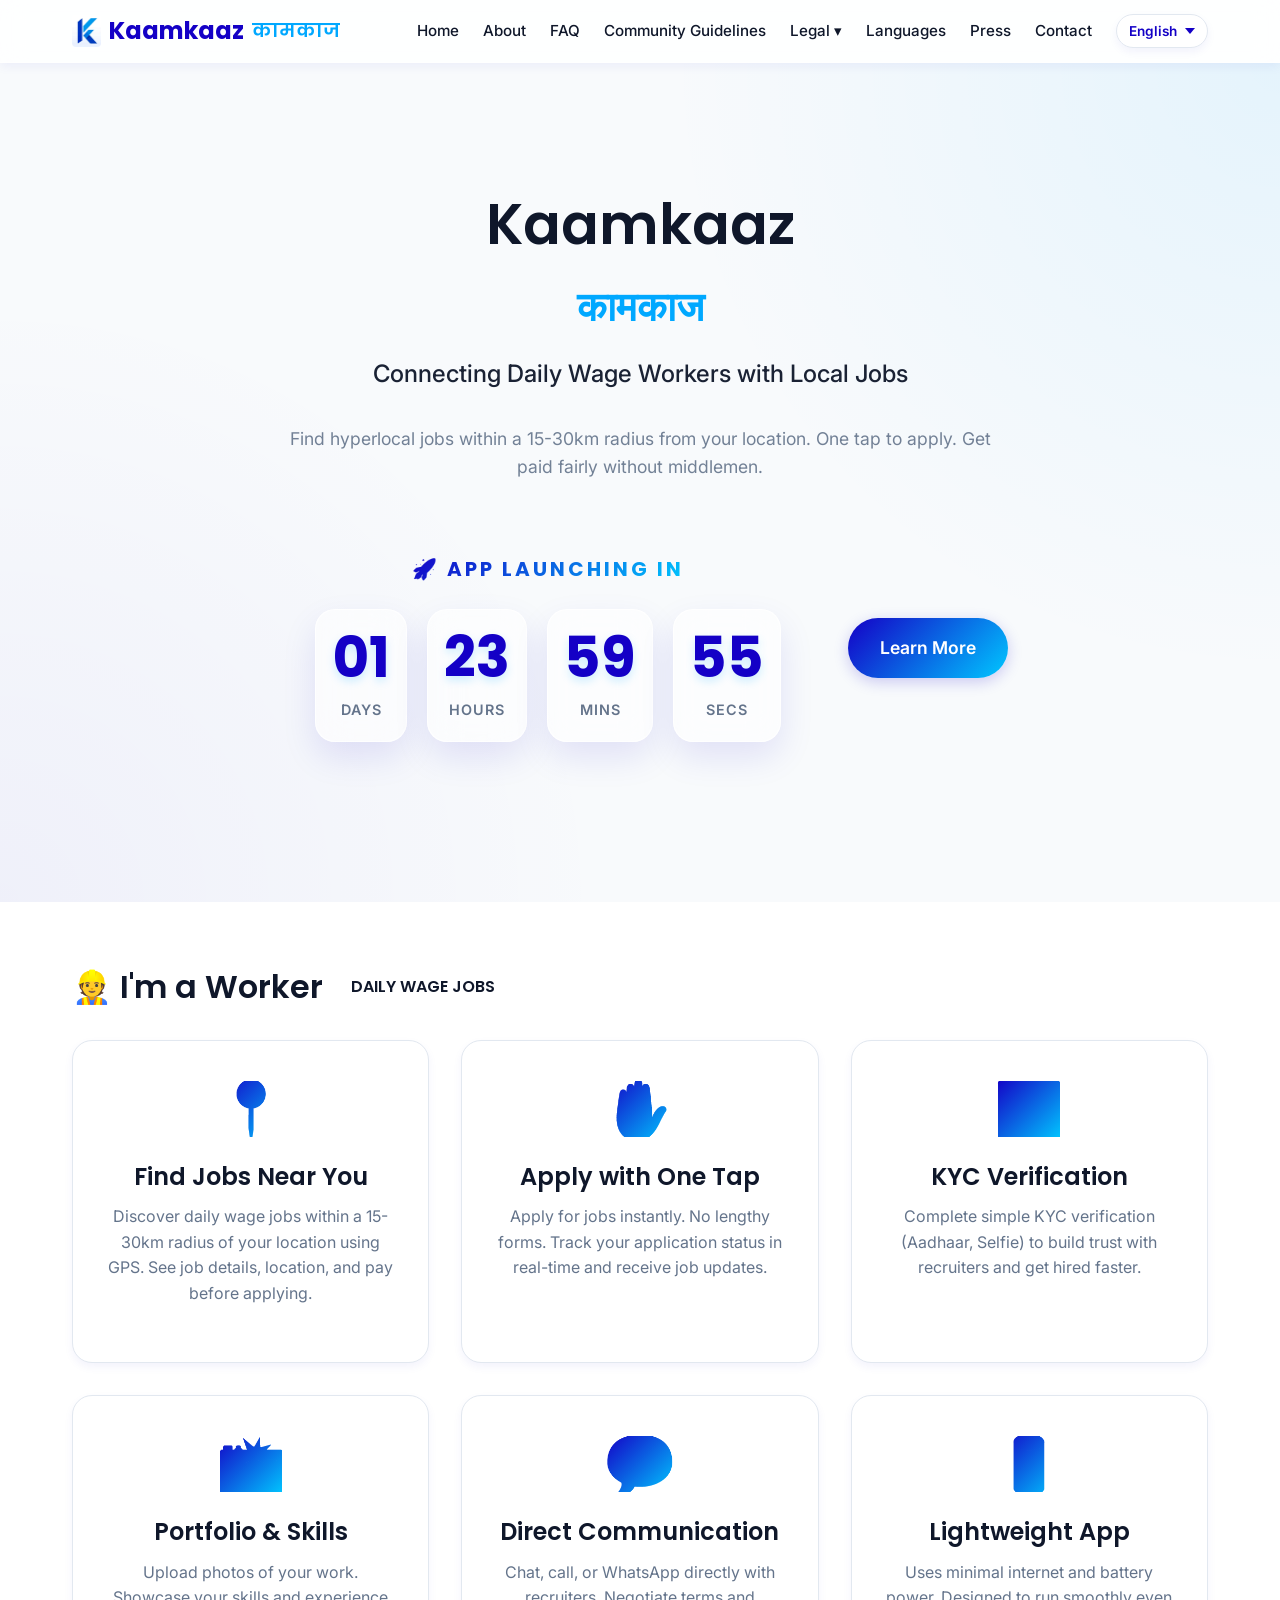
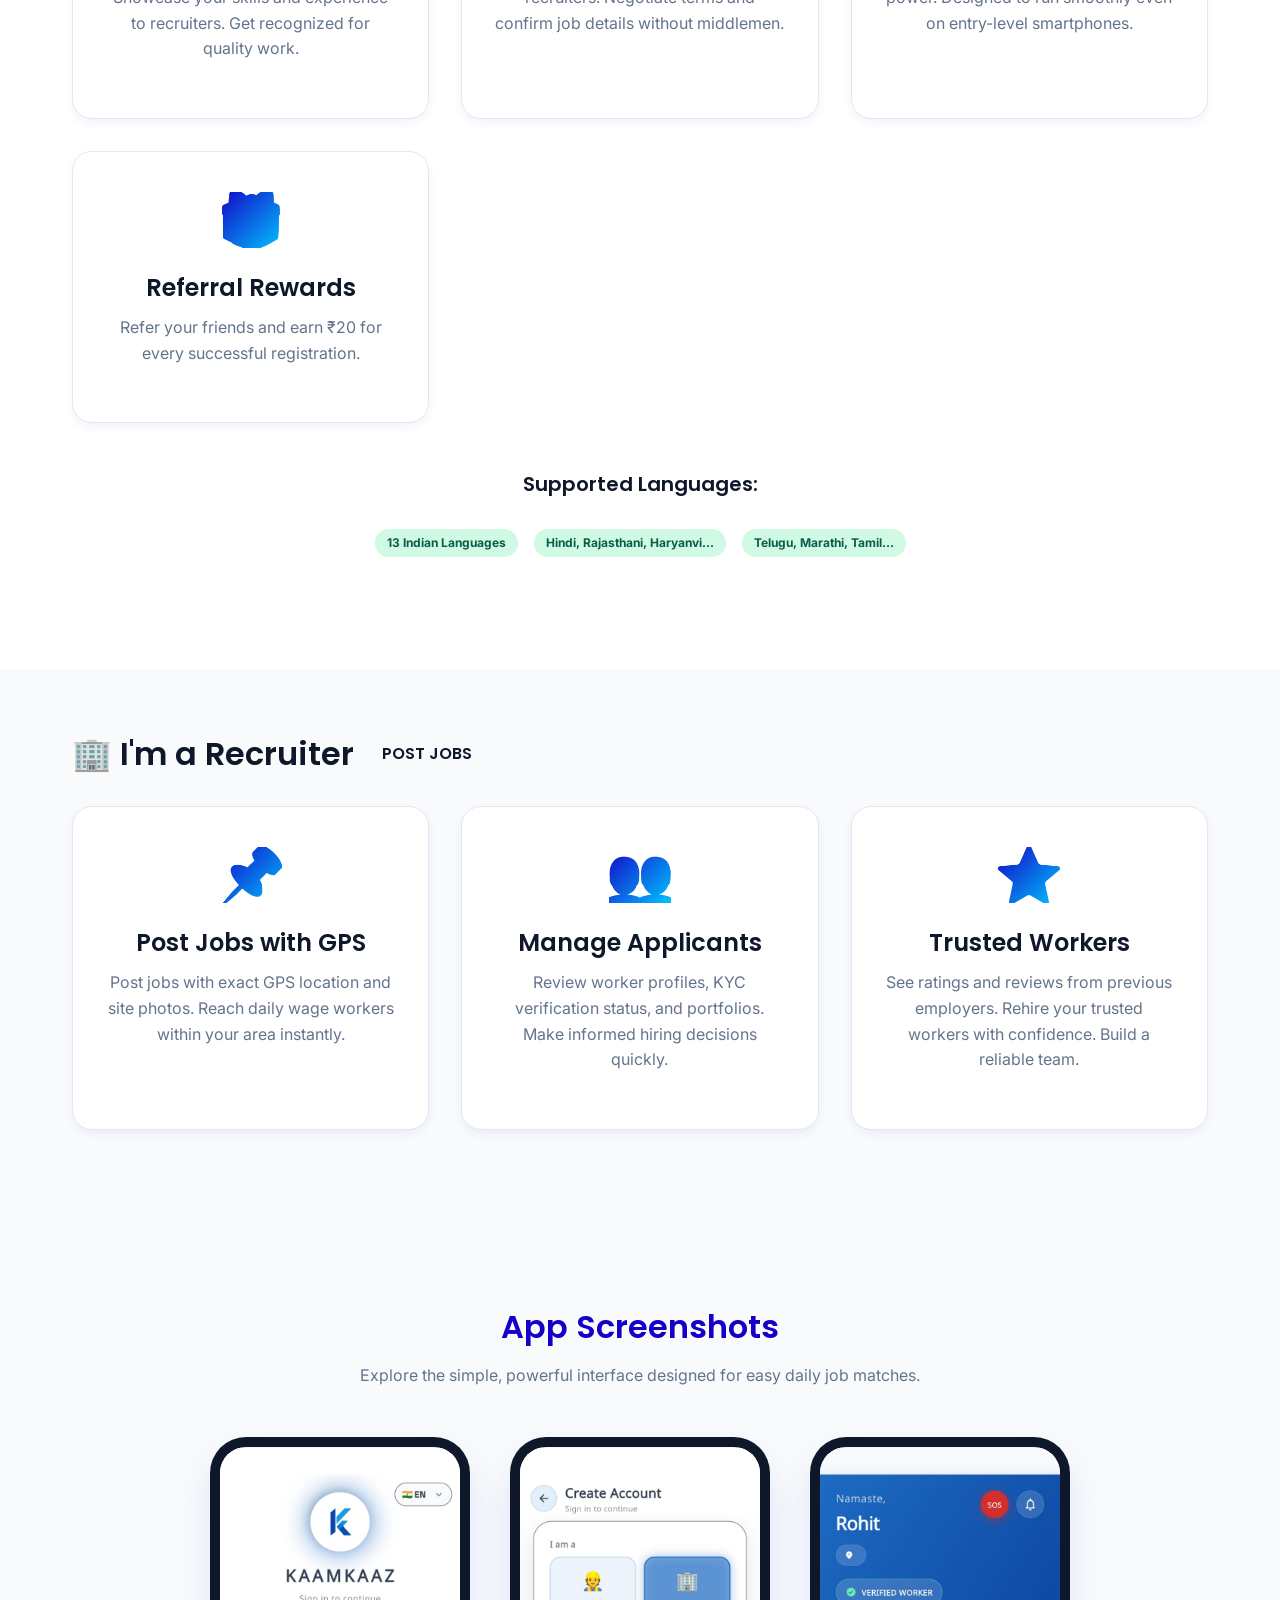
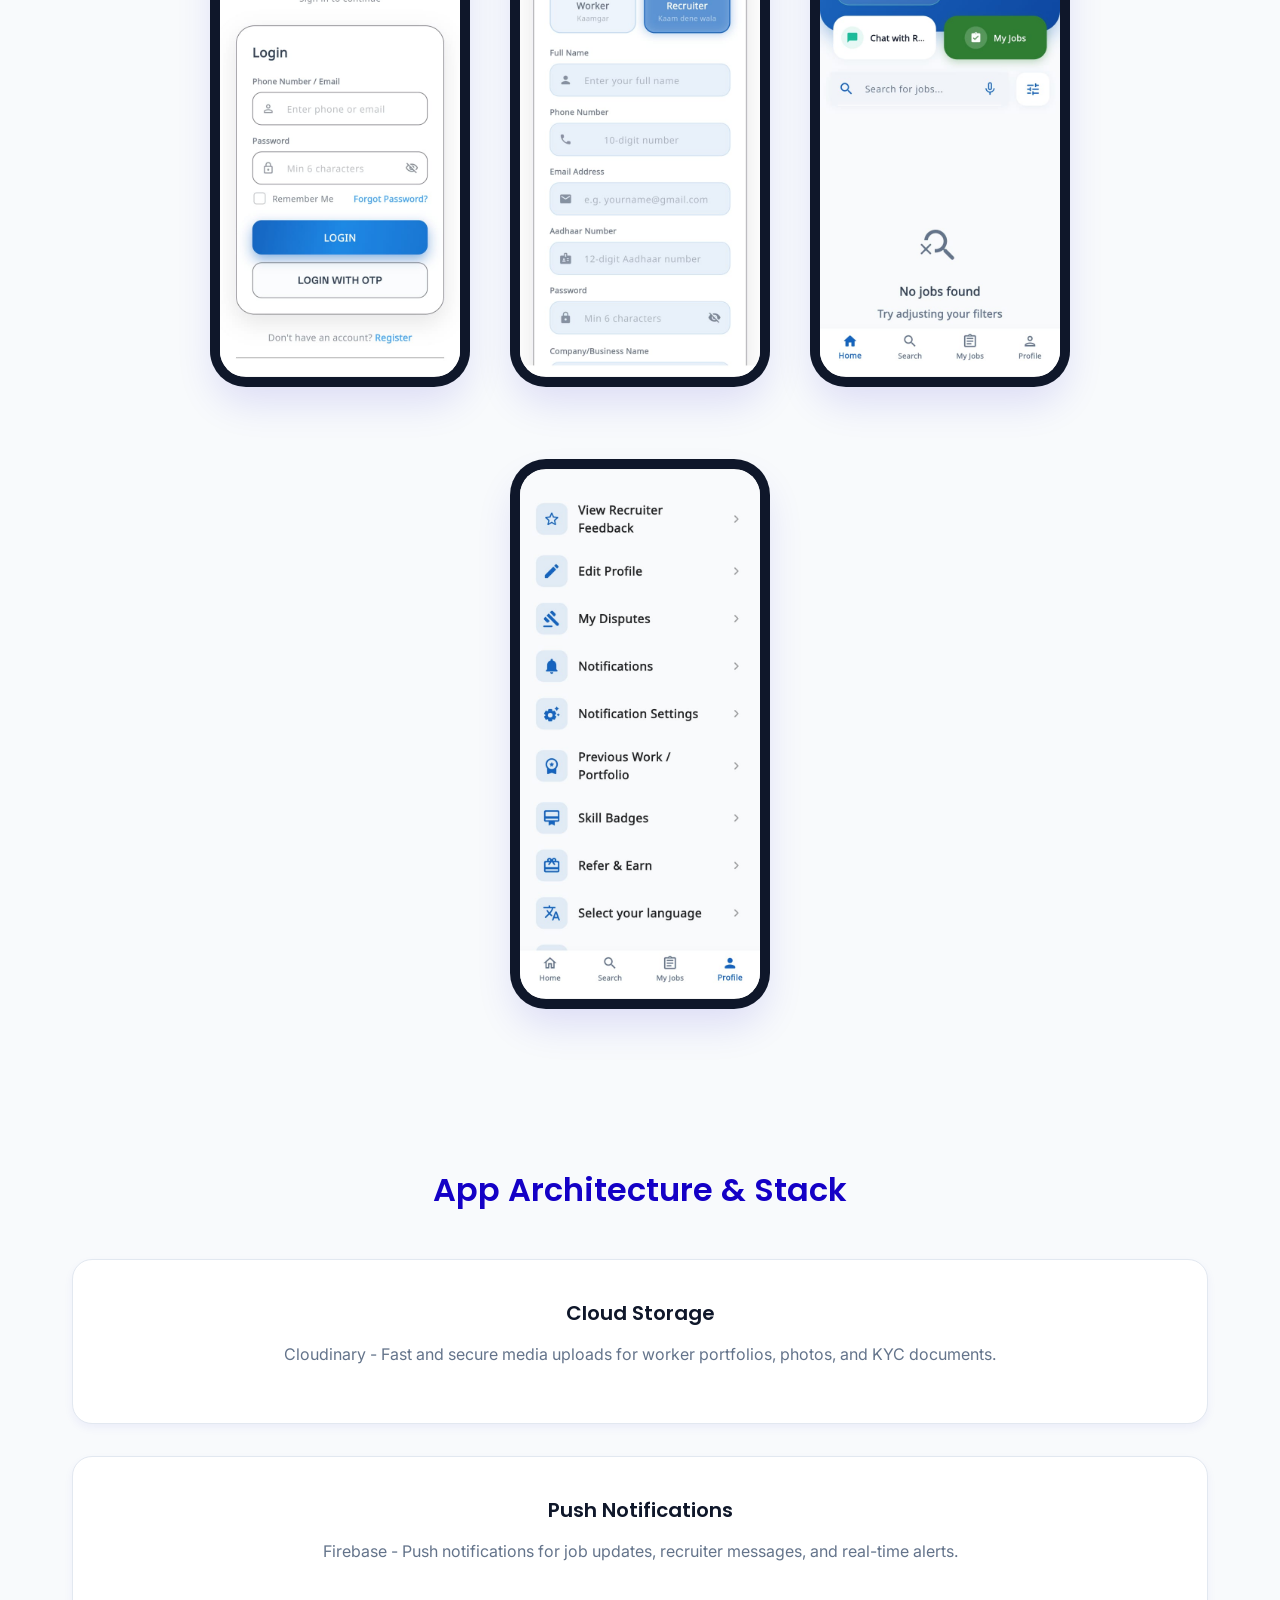
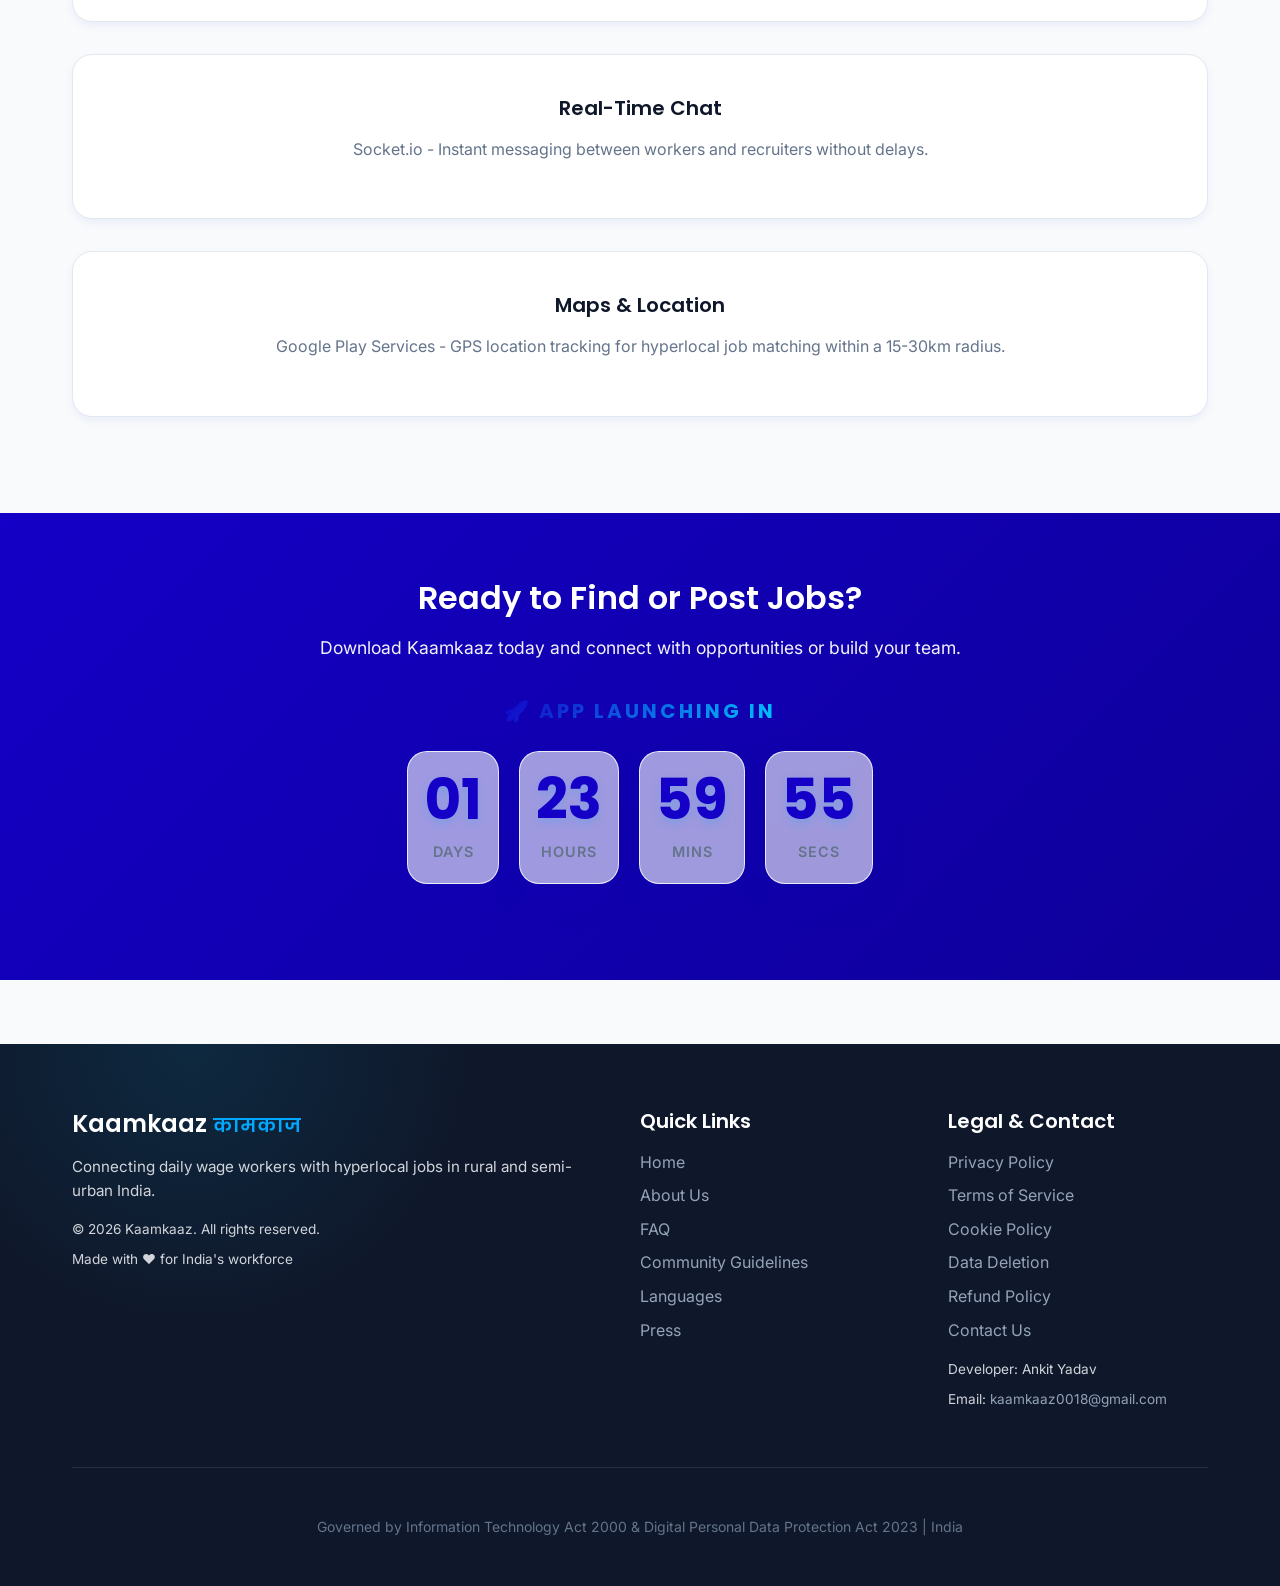
==== commit d451c0c1: "Implement Modern & Luxurious aesthetic for Home page" ====
--- a/index.html
+++ b/index.html
@@ -26,7 +26,11 @@
   font-weight: 700;
   text-transform: uppercase;
   letter-spacing: 3px;
-  color: var(--ink);
+  color: var(--primary-blue);
+  background: linear-gradient(135deg, var(--primary-blue), var(--accent-cyan));
+  -webkit-background-clip: text;
+  -webkit-text-fill-color: transparent;
+  animation: floatLabel 3s ease-in-out infinite;
 }
 .countdown-blocks {
   display: flex;
@@ -35,30 +39,47 @@
   flex-wrap: wrap;
 }
 .countdown-block {
-  background: var(--paper);
-  border: 2px solid var(--ink);
-  border-radius: var(--radius-sm);
+  background: rgba(255, 255, 255, 0.6);
+  backdrop-filter: blur(16px);
+  -webkit-backdrop-filter: blur(16px);
+  border: 1px solid rgba(255, 255, 255, 0.8);
+  border-radius: var(--radius-lg);
   padding: 1.25rem 1rem;
   min-width: 90px;
   display: flex;
   flex-direction: column;
   align-items: center;
+  box-shadow: 0 15px 35px rgba(20, 0, 198, 0.1);
+  transition: transform 0.3s ease;
+  animation: pulseGlow 3s infinite alternate;
+}
+.countdown-block:hover {
+  transform: translateY(-8px);
 }
 .countdown-value {
   font-family: var(--font-heading);
-  font-size: 3rem;
+  font-size: 3.5rem;
   font-weight: 700;
-  color: var(--ink);
+  color: var(--primary-blue);
   line-height: 1;
+  text-shadow: 0 4px 10px rgba(0,168,255,0.2);
 }
 .countdown-unit {
   font-family: var(--font-body);
-  font-size: 0.85rem;
+  font-size: 0.9rem;
   font-weight: 600;
-  color: var(--ink);
+  color: var(--text-muted);
   text-transform: uppercase;
   margin-top: 0.75rem;
   letter-spacing: 1px;
+}
+@keyframes pulseGlow {
+  0% { box-shadow: 0 10px 30px rgba(20, 0, 198, 0.08); }
+  100% { box-shadow: 0 15px 40px rgba(20, 0, 198, 0.15); }
+}
+@keyframes floatLabel {
+  0%, 100% { transform: translateY(0); }
+  50% { transform: translateY(-5px); }
 }
 </style>
 
@@ -137,7 +158,7 @@
   </div>
 </div>
 
-      <a href="#features" class="btn btn-primary btn-lg" style="display: inline-flex; align-items: center; gap: 0.5rem; text-transform: uppercase; font-family: var(--font-heading); font-size: 1.25rem;" data-i18n="learn_more">Learn More <span style="font-size: 1.2rem;">&rarr;</span></a>
+      <a href="#features" class="btn btn-primary btn-lg" data-i18n="learn_more">Learn More <span style="font-size: 1.2rem;">&rarr;</span></a>
     </div>
   </div>
 </section>
--- a/styles.css
+++ b/styles.css
@@ -2,43 +2,39 @@
    KAAMKAAZ WEBSITE - GLOBAL STYLES
    ═════════════════════════════════════════════════════════════════ */
 
-@import url('https://fonts.googleapis.com/css2?family=Hind:wght@400;500;600&family=Khand:wght@400;500;600;700&display=swap');
+@import url('https://fonts.googleapis.com/css2?family=Inter:wght@400;500;600;700&family=Poppins:wght@600;700&display=swap');
 @import url('https://fonts.googleapis.com/css2?family=Noto+Sans:wght@400;600&family=Noto+Sans+Devanagari:wght@400;600&family=Noto+Sans+Bengali:wght@400;600&family=Noto+Sans+Telugu:wght@400;600&family=Noto+Sans+Tamil:wght@400;600&family=Noto+Sans+Gujarati:wght@400;600&family=Noto+Sans+Kannada:wght@400;600&family=Noto+Sans+Oriya:wght@400;600&family=Noto+Sans+Malayalam:wght@400;600&display=swap&subset=devanagari,bengali,telugu,tamil,gujarati,kannada,oriya,malayalam');
 
 :root {
-  --ink: #0F172A;
-  --paper: #F8F9FA;
-  --safety-orange: #E65100;
-  --ledger-green: #1B5E20;
-  --warning-amber: #B45309;
-  --form-gray: #E2E8F0;
-  
-  --primary-blue: var(--ink);
-  --secondary-amber: var(--safety-orange);
-  --primary-light: var(--ink);
-  --primary-dark: var(--ink);
-  --accent-cyan: var(--ink);
-  --background: var(--paper);
-  --text-dark: var(--ink);
-  --text-muted: #334155;
-  --border-light: var(--form-gray);
-  --success-green: var(--ledger-green);
-  --error-red: var(--warning-amber);
+  --primary: #1400C6;
+  --secondary: #00A8FF;
+  --primary-blue: var(--primary);
+  --secondary-amber: var(--secondary);
+  --primary-light: #3D2FD9;
+  --primary-dark: #0E0099;
+  --accent-cyan: #00C8FF;
+  --background: #F8FAFC; /* premium clean light gray */
+  --text-dark: #0F172A;
+  --text-muted: #64748B;
+  --border-light: #E2E8F0;
+  --success-green: #10B981;
+  --error-red: #EF4444;
   --white: #FFFFFF;
   
-  --font-heading: 'Khand', sans-serif;
-  --font-body: 'Hind', sans-serif;
+  --font-heading: 'Poppins', sans-serif;
+  --font-body: 'Inter', sans-serif;
   
-  --radius-sm: 0px;
-  --radius-md: 2px;
-  --radius-lg: 2px;
-  --radius-xl: 2px;
+  --radius-sm: 8px;
+  --radius-md: 12px;
+  --radius-lg: 20px;
+  --radius-xl: 24px;
   
-  --shadow-sm: none;
-  --shadow-md: none;
-  --shadow-lg: none;
+  --shadow-sm: 0 4px 10px rgba(20, 0, 198, 0.05);
+  --shadow-md: 0 10px 25px rgba(20, 0, 198, 0.08);
+  --shadow-lg: 0 20px 40px -5px rgba(20, 0, 198, 0.12);
+  --shadow-glow: 0 0 20px rgba(0, 168, 255, 0.4);
   
-  --transition: none;
+  --transition: all 0.4s cubic-bezier(0.16, 1, 0.3, 1);
 }
 
 * {
@@ -109,10 +105,13 @@
 nav {
   position: sticky;
   top: 0;
-  background-color: var(--paper);
-  border-bottom: 2px solid var(--ink);
+  background-color: rgba(255, 255, 255, 0.85);
+  backdrop-filter: blur(12px);
+  -webkit-backdrop-filter: blur(12px);
+  box-shadow: var(--shadow-sm);
   z-index: 1000;
   padding: 0.75rem 2rem;
+  border-bottom: 1px solid rgba(255, 255, 255, 0.5);
 }
 
 nav .container {
@@ -213,28 +212,30 @@
 }
 
 .lang-picker {
-  background-color: transparent;
-  color: var(--ink);
-  border: 2px solid var(--ink);
-  padding: 0.4rem 0.6rem;
-  border-radius: var(--radius-md);
+  background-color: var(--white);
+  color: var(--primary-blue);
+  border: 1px solid var(--border-light);
+  padding: 0.5rem 0.75rem;
+  border-radius: var(--radius-xl);
   font-weight: 600;
   cursor: pointer;
-  font-size: 0.82rem;
+  font-size: 0.85rem;
   font-family: var(--font-body);
   transition: var(--transition);
   outline: none;
   appearance: none;
   -webkit-appearance: none;
-  background-image: url("data:image/svg+xml,%3Csvg xmlns='http://www.w3.org/2000/svg' width='10' height='6'%3E%3Cpath d='M0 0l5 6 5-6z' fill='%230F172A'/%3E%3C/svg%3E");
+  background-image: url("data:image/svg+xml,%3Csvg xmlns='http://www.w3.org/2000/svg' width='10' height='6'%3E%3Cpath d='M0 0l5 6 5-6z' fill='%231400C6'/%3E%3C/svg%3E");
   background-repeat: no-repeat;
-  background-position: right 8px center;
-  padding-right: 24px;
-  max-width: 130px;
+  background-position: right 12px center;
+  padding-right: 30px;
+  box-shadow: var(--shadow-sm);
 }
 
 .lang-picker:hover {
-  background-color: var(--form-gray);
+  background-color: var(--background);
+  box-shadow: var(--shadow-md);
+  transform: translateY(-2px);
 }
 
 .lang-picker option {
@@ -326,20 +327,35 @@
    ═══════════════════════════════════════════════════════════════ */
 
 footer {
-  background-color: var(--paper);
-  color: var(--ink);
-  border-top: 2px solid var(--ink);
+  background-color: var(--text-dark);
+  color: var(--white);
   padding: 4rem 2rem 2rem;
   margin-top: 4rem;
+  border-top: none;
+  position: relative;
+  overflow: hidden;
+}
+
+footer::before {
+  content: '';
+  position: absolute;
+  top: -50%;
+  left: -10%;
+  width: 50%;
+  height: 100%;
+  background: radial-gradient(circle, rgba(0,200,255,0.1) 0%, transparent 70%);
+  pointer-events: none;
 }
 
 footer .container {
   max-width: 1200px;
   margin: 0 auto;
+  position: relative;
+  z-index: 1;
 }
 
 footer h3 {
-  color: var(--ink);
+  color: var(--white);
   margin-bottom: 1rem;
   font-family: var(--font-heading);
 }
@@ -354,13 +370,14 @@
 }
 
 footer a {
-  color: var(--ink);
+  color: #94A3B8;
   transition: var(--transition);
 }
 
 footer a:hover {
-  color: var(--safety-orange);
+  color: var(--secondary-amber);
   text-decoration: none;
+  text-shadow: 0 0 8px rgba(0,168,255,0.4);
 }
 
 .footer-content-3col {
@@ -423,27 +440,31 @@
   align-items: center;
   justify-content: center;
   gap: 0.5rem;
-  padding: 0.75rem 1.5rem;
-  border-radius: var(--radius-lg);
-  border: 2px solid var(--ink);
+  padding: 0.85rem 2.5rem;
+  border-radius: 50px;
+  border: none;
   cursor: pointer;
   font-family: var(--font-body);
   font-weight: 600;
   transition: var(--transition);
-  font-size: 1rem;
+  font-size: 1.05rem;
   text-decoration: none;
   text-align: center;
+  box-shadow: var(--shadow-sm);
 }
 
 .btn-primary {
-  background-color: var(--safety-orange);
+  background: linear-gradient(135deg, var(--primary-blue), var(--accent-cyan));
   color: var(--white);
+  box-shadow: 0 4px 15px rgba(20, 0, 198, 0.2);
 }
 
 .btn-primary:hover {
-  background-color: var(--white);
-  color: var(--safety-orange);
+  background: linear-gradient(135deg, #0E0099, var(--primary-blue));
+  color: var(--white);
   text-decoration: none;
+  transform: translateY(-3px);
+  box-shadow: var(--shadow-glow);
 }
 
 .btn-secondary {
@@ -492,14 +513,17 @@
    ═════════════════════════════════════════════════════════════════ */
 
 .hero {
-  background-color: var(--paper);
-  background-image: repeating-linear-gradient(transparent, transparent 31px, rgba(15, 23, 42, 0.05) 31px, rgba(15, 23, 42, 0.05) 32px);
-  padding: 6rem 2rem;
+  background-color: var(--background);
+  background-image: radial-gradient(circle at top right, rgba(0, 168, 255, 0.08), transparent 40%),
+                    radial-gradient(circle at bottom left, rgba(20, 0, 198, 0.04), transparent 40%);
+  padding: 8rem 2rem;
   text-align: center;
   min-height: 70vh;
   display: flex;
   align-items: center;
   justify-content: center;
+  position: relative;
+  overflow: hidden;
 }
 
 .hero .container {
@@ -548,23 +572,32 @@
    ═════════════════════════════════════════════════════════════════ */
 
 .card {
-  background-color: transparent;
-  padding: 2rem 0;
-  border-bottom: 2px solid var(--ink);
+  background-color: var(--white);
+  border-radius: var(--radius-lg);
+  padding: 2.5rem 2rem;
+  box-shadow: var(--shadow-sm);
+  transition: var(--transition);
+  border: 1px solid var(--border-light);
   display: flex;
-  align-items: flex-start;
-  gap: 1.5rem;
-}
-
-.card:last-child {
-  border-bottom: none;
+  flex-direction: column;
+  align-items: center;
+  text-align: center;
+  gap: 1rem;
+}
+
+.card:hover {
+  box-shadow: var(--shadow-md);
+  transform: translateY(-8px);
+  border-color: rgba(20, 0, 198, 0.2);
 }
 
 .card-icon {
-  font-size: 2.5rem;
+  font-size: 3.5rem;
   line-height: 1;
-  flex-shrink: 0;
-  margin-bottom: 0;
+  margin-bottom: 0.5rem;
+  background: linear-gradient(135deg, var(--primary-blue), var(--accent-cyan));
+  -webkit-background-clip: text;
+  -webkit-text-fill-color: transparent;
 }
 
 .card-content {
@@ -572,17 +605,27 @@
 }
 
 .card h3 {
-  color: var(--ink);
-  margin-bottom: 0.5rem;
+  color: var(--text-dark);
+  margin-bottom: 0.75rem;
+  font-family: var(--font-heading);
 }
 
 /* ═════════════════════════════════════════════════════════════════
    GRIDS
    ═════════════════════════════════════════════════════════════════ */
 
-.grid, .grid-2, .grid-3 {
-  display: block;
-  border-top: 2px solid var(--ink);
+.grid {
+  display: grid;
+  gap: 2rem;
+  margin-bottom: 2rem;
+}
+
+.grid-2 {
+  grid-template-columns: repeat(auto-fit, minmax(400px, 1fr));
+}
+
+.grid-3 {
+  grid-template-columns: repeat(auto-fit, minmax(300px, 1fr));
 }
 
 /* ═════════════════════════════════════════════════════════════════
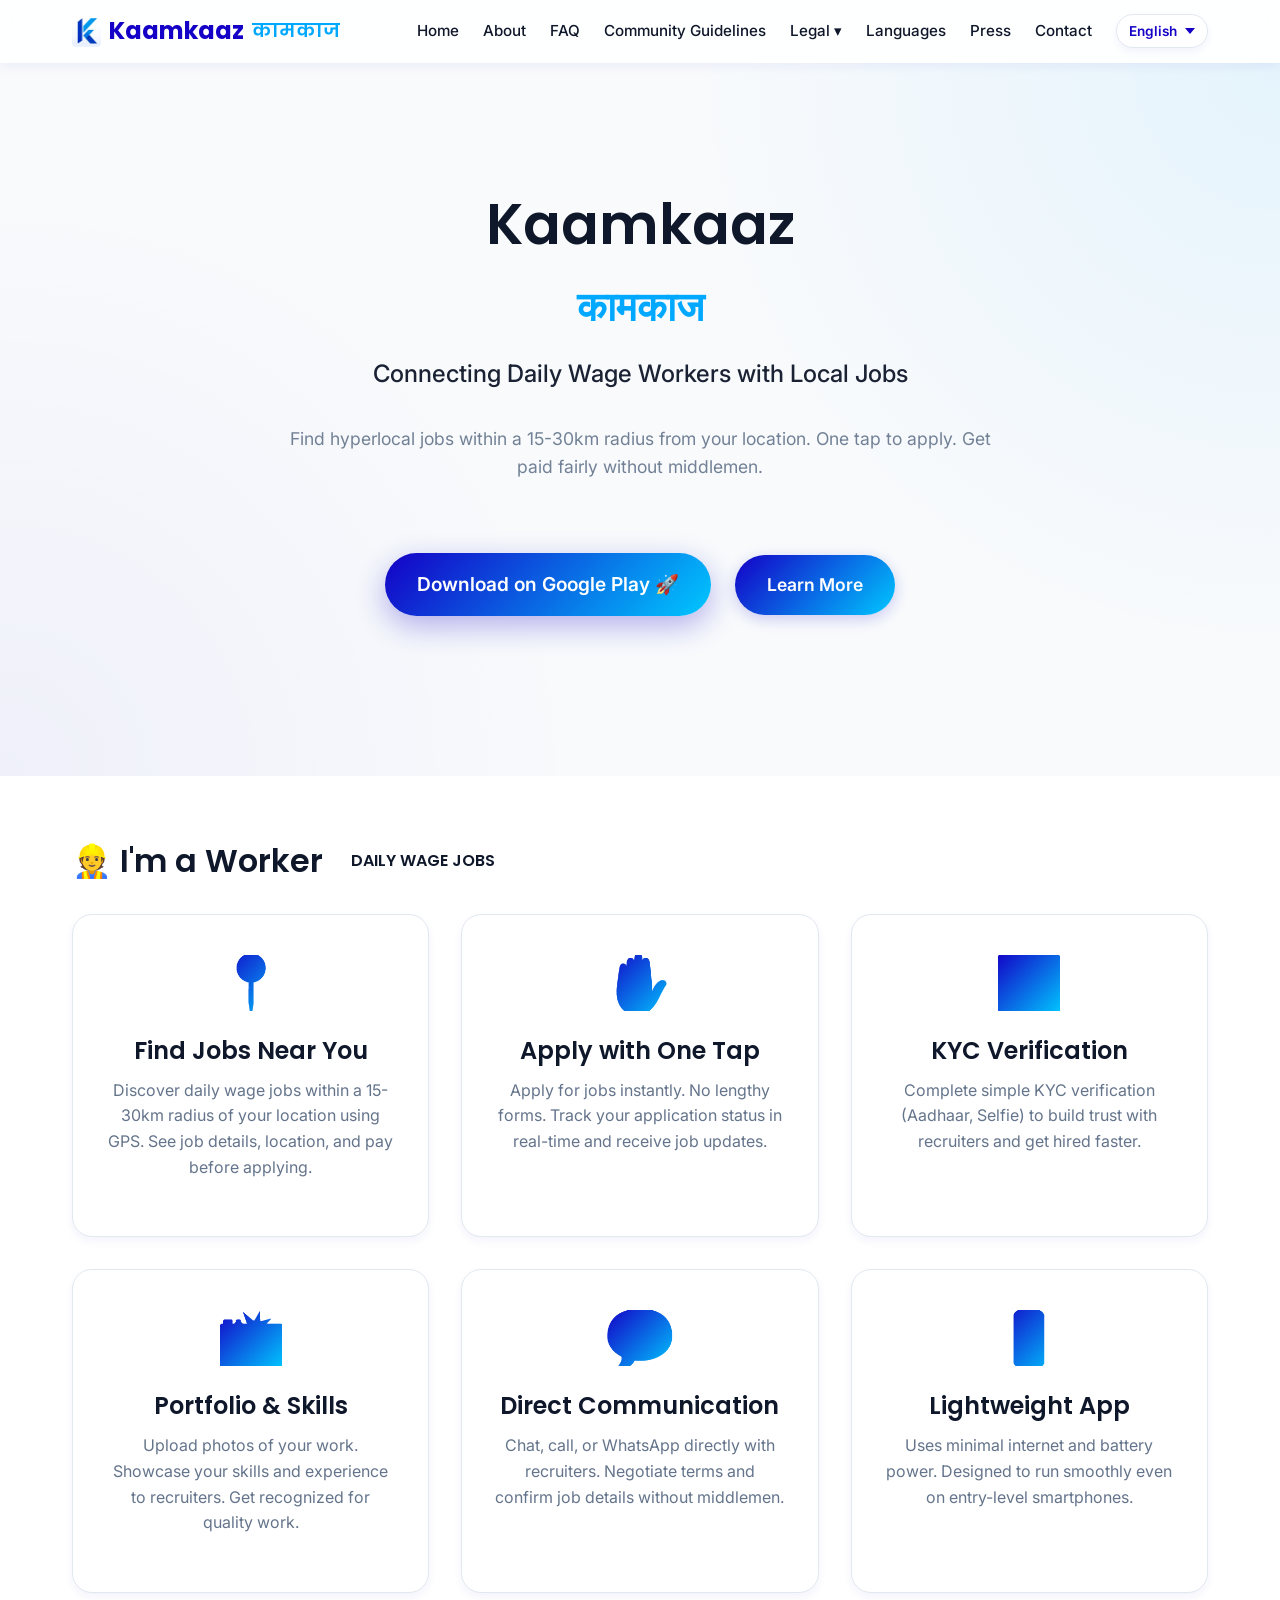
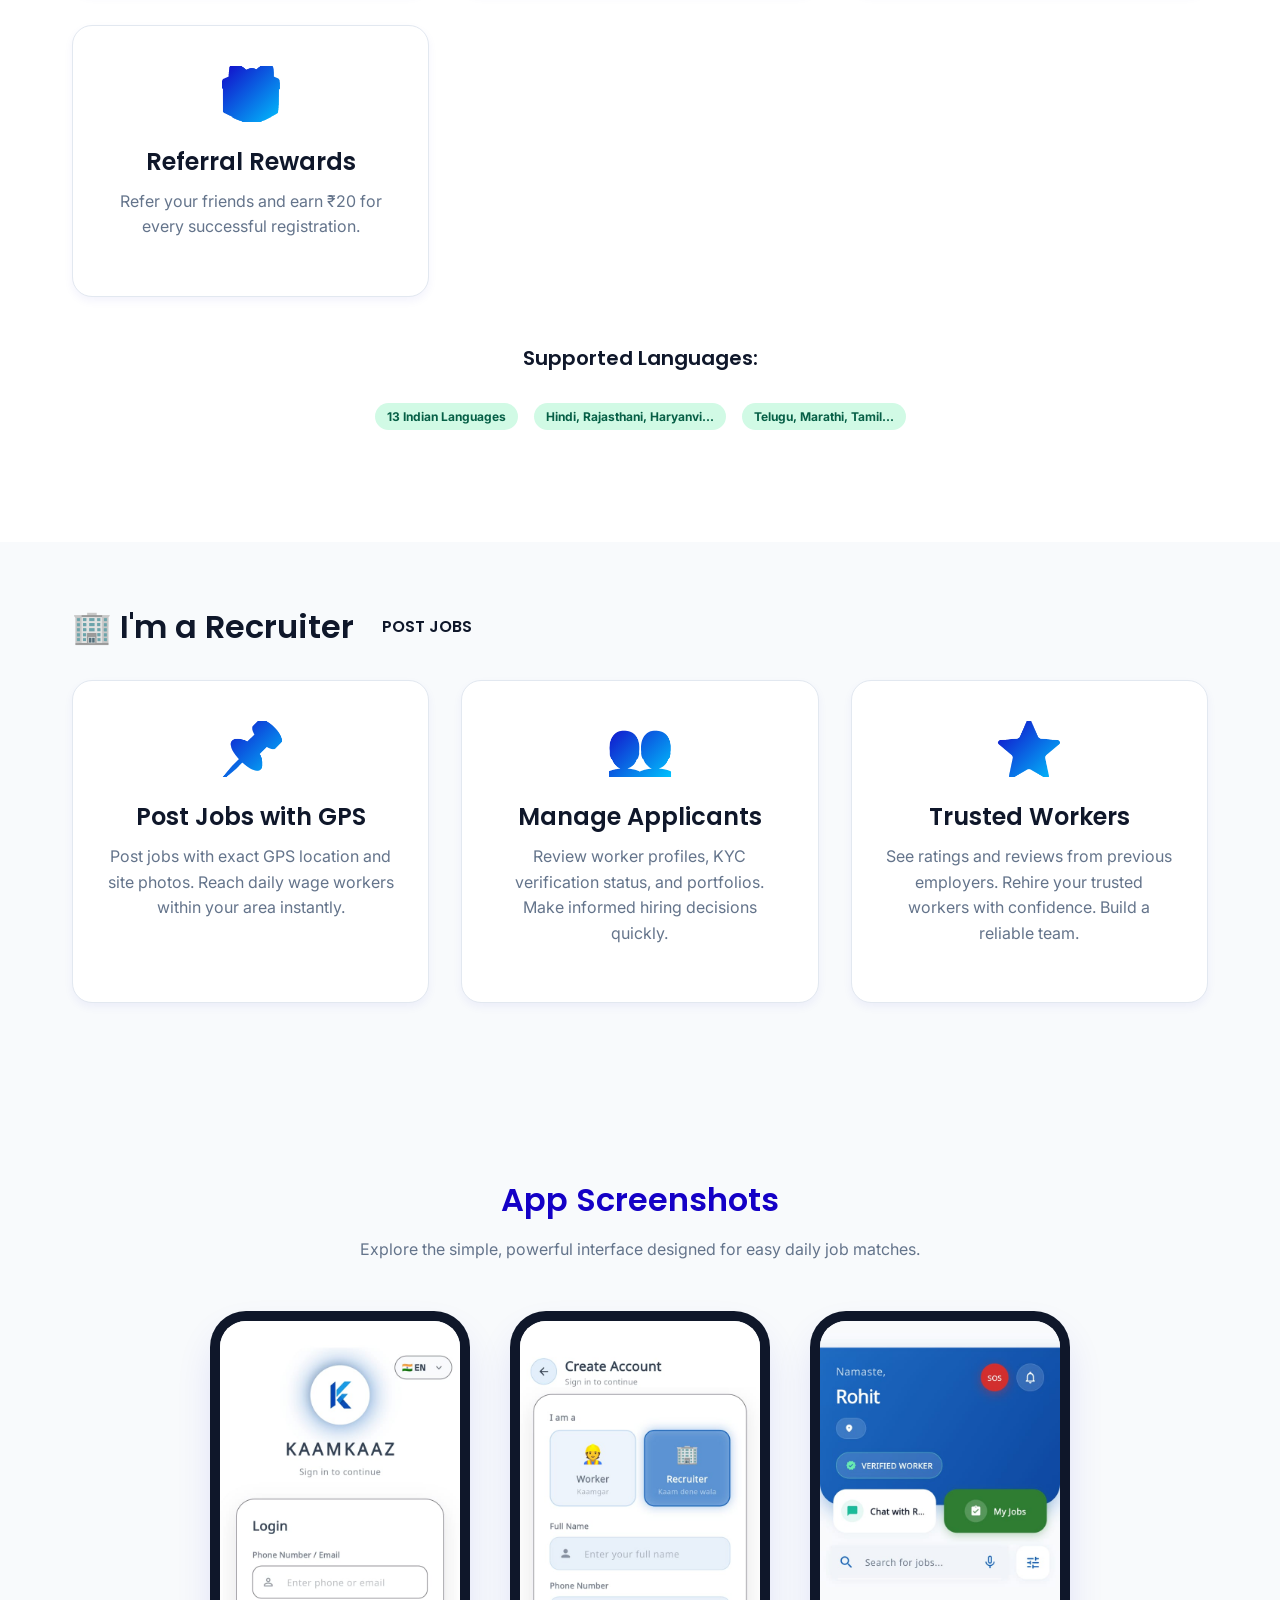
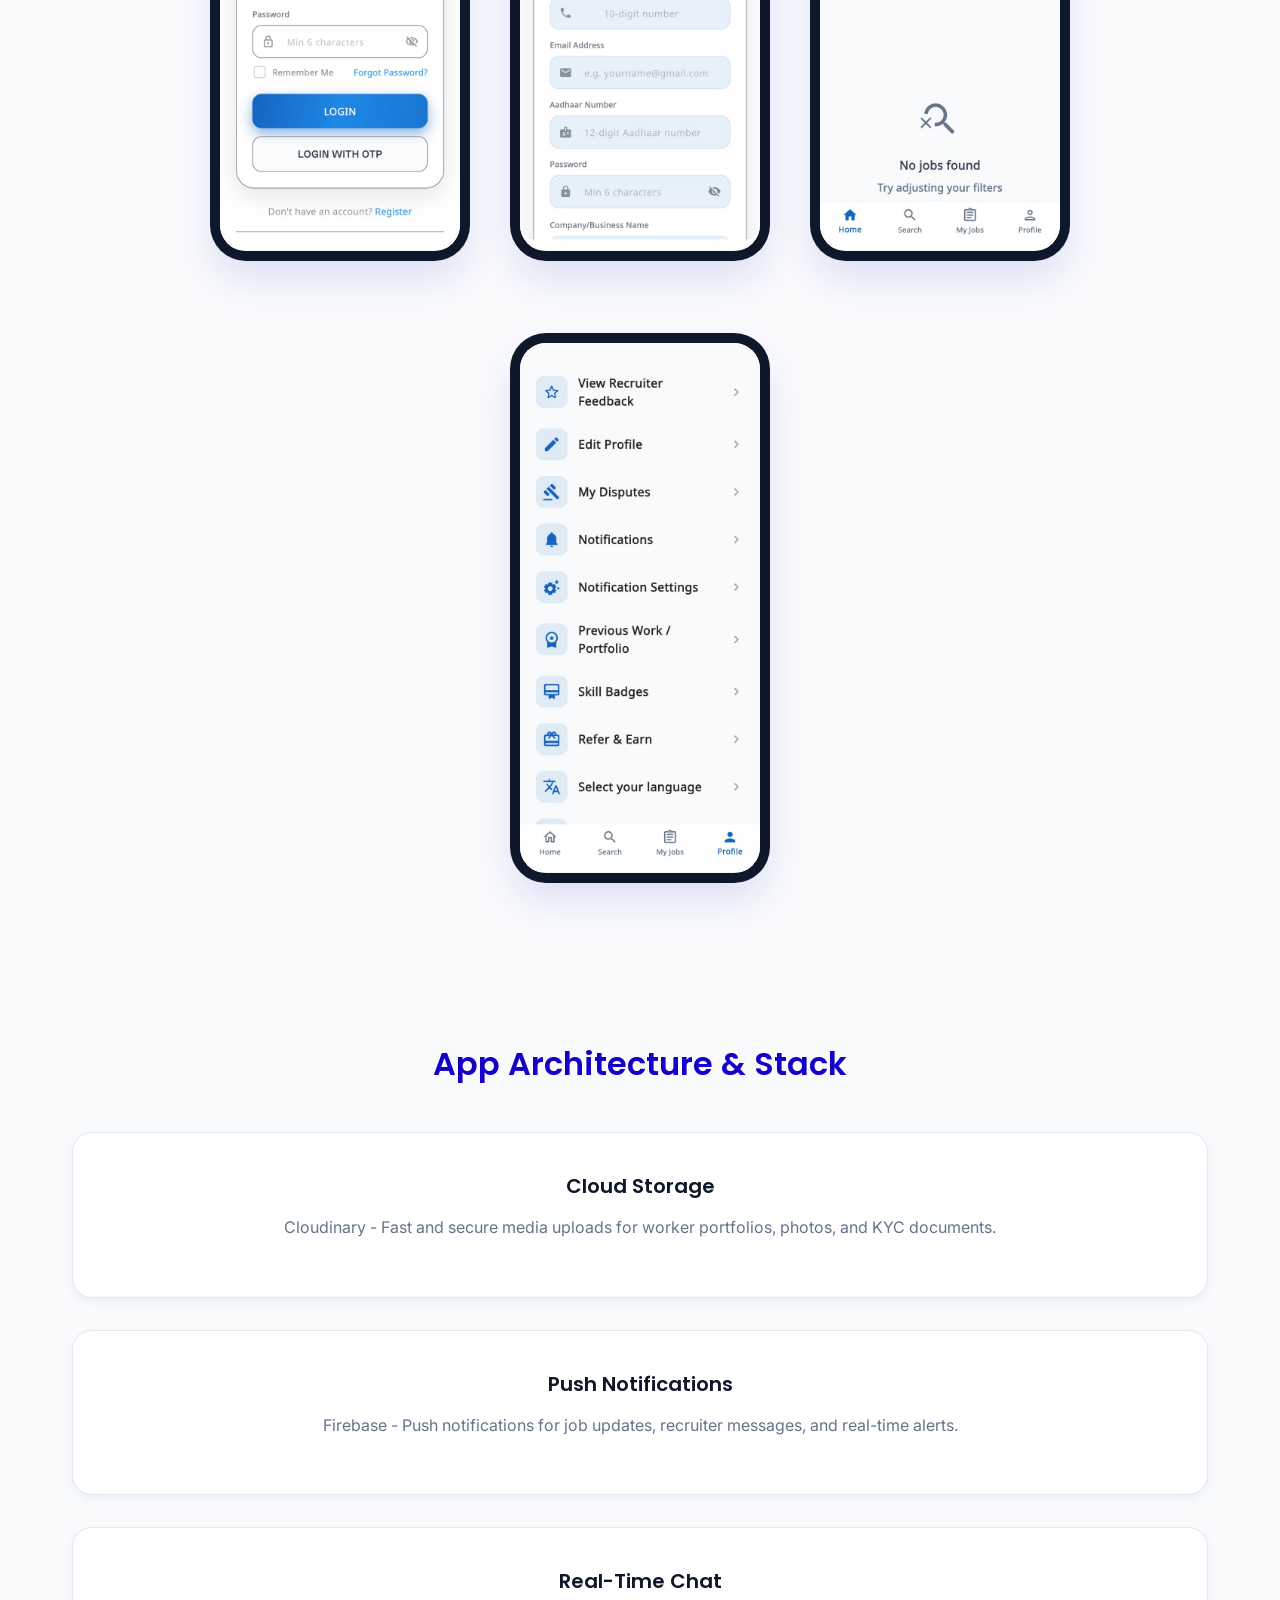
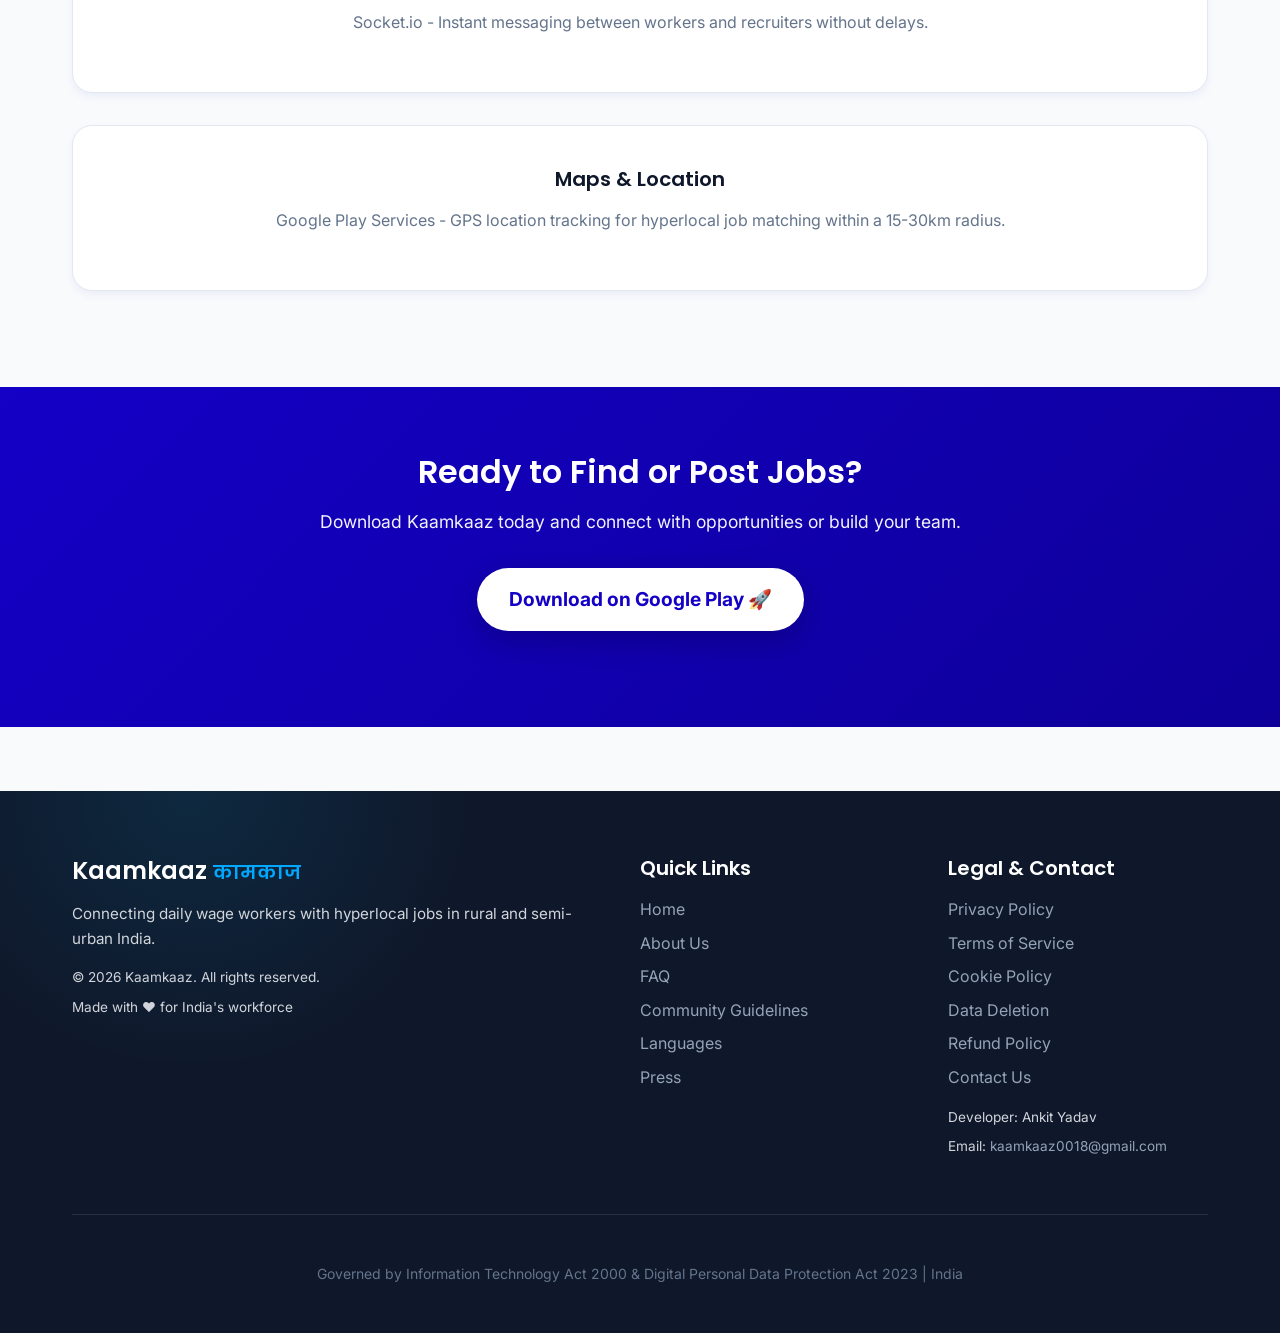
==== commit 5c0884b2: "Update app links on home page and fix contact form" ====
--- a/index.html
+++ b/index.html
@@ -11,77 +11,6 @@
   <link rel="icon" type="image/png" href="assets/logo.png">
   <link rel="stylesheet" href="styles.css?v=2">
 
-<style>
-/* Creative Countdown Timer Styles */
-.creative-countdown-wrapper {
-  margin: 2rem auto;
-  display: flex;
-  flex-direction: column;
-  align-items: center;
-  gap: 1.5rem;
-}
-.creative-countdown-wrapper .countdown-label {
-  font-family: var(--font-heading);
-  font-size: 1.25rem;
-  font-weight: 700;
-  text-transform: uppercase;
-  letter-spacing: 3px;
-  color: var(--primary-blue);
-  background: linear-gradient(135deg, var(--primary-blue), var(--accent-cyan));
-  -webkit-background-clip: text;
-  -webkit-text-fill-color: transparent;
-  animation: floatLabel 3s ease-in-out infinite;
-}
-.countdown-blocks {
-  display: flex;
-  gap: 1.25rem;
-  justify-content: center;
-  flex-wrap: wrap;
-}
-.countdown-block {
-  background: rgba(255, 255, 255, 0.6);
-  backdrop-filter: blur(16px);
-  -webkit-backdrop-filter: blur(16px);
-  border: 1px solid rgba(255, 255, 255, 0.8);
-  border-radius: var(--radius-lg);
-  padding: 1.25rem 1rem;
-  min-width: 90px;
-  display: flex;
-  flex-direction: column;
-  align-items: center;
-  box-shadow: 0 15px 35px rgba(20, 0, 198, 0.1);
-  transition: transform 0.3s ease;
-  animation: pulseGlow 3s infinite alternate;
-}
-.countdown-block:hover {
-  transform: translateY(-8px);
-}
-.countdown-value {
-  font-family: var(--font-heading);
-  font-size: 3.5rem;
-  font-weight: 700;
-  color: var(--primary-blue);
-  line-height: 1;
-  text-shadow: 0 4px 10px rgba(0,168,255,0.2);
-}
-.countdown-unit {
-  font-family: var(--font-body);
-  font-size: 0.9rem;
-  font-weight: 600;
-  color: var(--text-muted);
-  text-transform: uppercase;
-  margin-top: 0.75rem;
-  letter-spacing: 1px;
-}
-@keyframes pulseGlow {
-  0% { box-shadow: 0 10px 30px rgba(20, 0, 198, 0.08); }
-  100% { box-shadow: 0 15px 40px rgba(20, 0, 198, 0.15); }
-}
-@keyframes floatLabel {
-  0%, 100% { transform: translateY(0); }
-  50% { transform: translateY(-5px); }
-}
-</style>
 
 </head>
 <body>
@@ -136,26 +65,10 @@
     <p class="description" data-i18n="find_hyperlocal_jobs_within_1530km">Find hyperlocal jobs within a 15-30km radius from your location. One tap to apply. Get paid fairly without middlemen.</p>
     <div class="hero-buttons">
       
-<div class="creative-countdown-wrapper" id="timer-hero-container">
-  <div class="countdown-label">🚀 App Launching In</div>
-  <div class="countdown-blocks">
-    <div class="countdown-block">
-      <span class="countdown-value" id="cd-hero-days">00</span>
-      <span class="countdown-unit">Days</span>
-    </div>
-    <div class="countdown-block">
-      <span class="countdown-value" id="cd-hero-hours">00</span>
-      <span class="countdown-unit">Hours</span>
-    </div>
-    <div class="countdown-block">
-      <span class="countdown-value" id="cd-hero-mins">00</span>
-      <span class="countdown-unit">Mins</span>
-    </div>
-    <div class="countdown-block">
-      <span class="countdown-value" id="cd-hero-secs">00</span>
-      <span class="countdown-unit">Secs</span>
-    </div>
-  </div>
+<div style="margin: 2rem 0;">
+  <a href="https://play.google.com/store/apps/details?id=org.kaamkaaz.app" target="_blank" class="btn btn-primary btn-lg" style="font-size: 1.2rem; padding: 1rem 2rem; background: linear-gradient(135deg, var(--primary-blue), var(--accent-cyan)); border: none; box-shadow: 0 10px 30px rgba(20, 0, 198, 0.3);">
+    Download on Google Play 🚀
+  </a>
 </div>
 
       <a href="#features" class="btn btn-primary btn-lg" data-i18n="learn_more">Learn More <span style="font-size: 1.2rem;">&rarr;</span></a>
@@ -360,26 +273,10 @@
     <h2 style="color: white; margin-bottom: 1rem;" data-i18n="ready_to_find_or_post">Ready to Find or Post Jobs?</h2>
     <p style="color: rgba(255, 255, 255, 0.95); font-size: 1.1rem; margin-bottom: 2rem;" data-i18n="download_kaamkaaz_today_and_connect">Download Kaamkaaz today and connect with opportunities or build your team.</p>
     
-<div class="creative-countdown-wrapper dark-mode" id="timer-cta-container">
-  <div class="countdown-label">🚀 App Launching In</div>
-  <div class="countdown-blocks">
-    <div class="countdown-block">
-      <span class="countdown-value" id="cd-cta-days">00</span>
-      <span class="countdown-unit">Days</span>
-    </div>
-    <div class="countdown-block">
-      <span class="countdown-value" id="cd-cta-hours">00</span>
-      <span class="countdown-unit">Hours</span>
-    </div>
-    <div class="countdown-block">
-      <span class="countdown-value" id="cd-cta-mins">00</span>
-      <span class="countdown-unit">Mins</span>
-    </div>
-    <div class="countdown-block">
-      <span class="countdown-value" id="cd-cta-secs">00</span>
-      <span class="countdown-unit">Secs</span>
-    </div>
-  </div>
+<div style="margin: 2rem 0;">
+  <a href="https://play.google.com/store/apps/details?id=org.kaamkaaz.app" target="_blank" class="btn btn-primary btn-lg" style="font-size: 1.2rem; padding: 1rem 2rem; background: #fff; color: var(--primary-blue); font-weight: bold; border: none; box-shadow: 0 10px 30px rgba(0, 0, 0, 0.2);">
+    Download on Google Play 🚀
+  </a>
 </div>
 
   </div>
@@ -514,51 +411,6 @@
 </script>
 
 
-<script>
-  const launchDate = new Date();
-  launchDate.setDate(launchDate.getDate() + 2);
-
-  function pad(num) {
-    return num.toString().padStart(2, '0');
-  }
-
-  function updateCountdown() {
-    const now = new Date().getTime();
-    const distance = launchDate.getTime() - now;
-
-    const els = ['hero', 'cta'];
-
-    if (distance < 0) {
-      els.forEach(prefix => {
-        const container = document.getElementById('timer-' + prefix + '-container');
-        if (container) {
-          container.innerHTML = '<div class="countdown-label" style="font-size:2rem; animation:none;">🎉 App Launched! 🎉</div>';
-        }
-      });
-      return;
-    }
-
-    const days = Math.floor(distance / (1000 * 60 * 60 * 24));
-    const hours = Math.floor((distance % (1000 * 60 * 60 * 24)) / (1000 * 60 * 60));
-    const minutes = Math.floor((distance % (1000 * 60 * 60)) / (1000 * 60));
-    const seconds = Math.floor((distance % (1000 * 60)) / 1000);
-
-    els.forEach(prefix => {
-      const dEl = document.getElementById('cd-' + prefix + '-days');
-      const hEl = document.getElementById('cd-' + prefix + '-hours');
-      const mEl = document.getElementById('cd-' + prefix + '-mins');
-      const sEl = document.getElementById('cd-' + prefix + '-secs');
-      
-      if(dEl) dEl.innerText = pad(days);
-      if(hEl) hEl.innerText = pad(hours);
-      if(mEl) mEl.innerText = pad(minutes);
-      if(sEl) sEl.innerText = pad(seconds);
-    });
-  }
-
-  setInterval(updateCountdown, 1000);
-  updateCountdown();
-</script>
 
 
 </body>
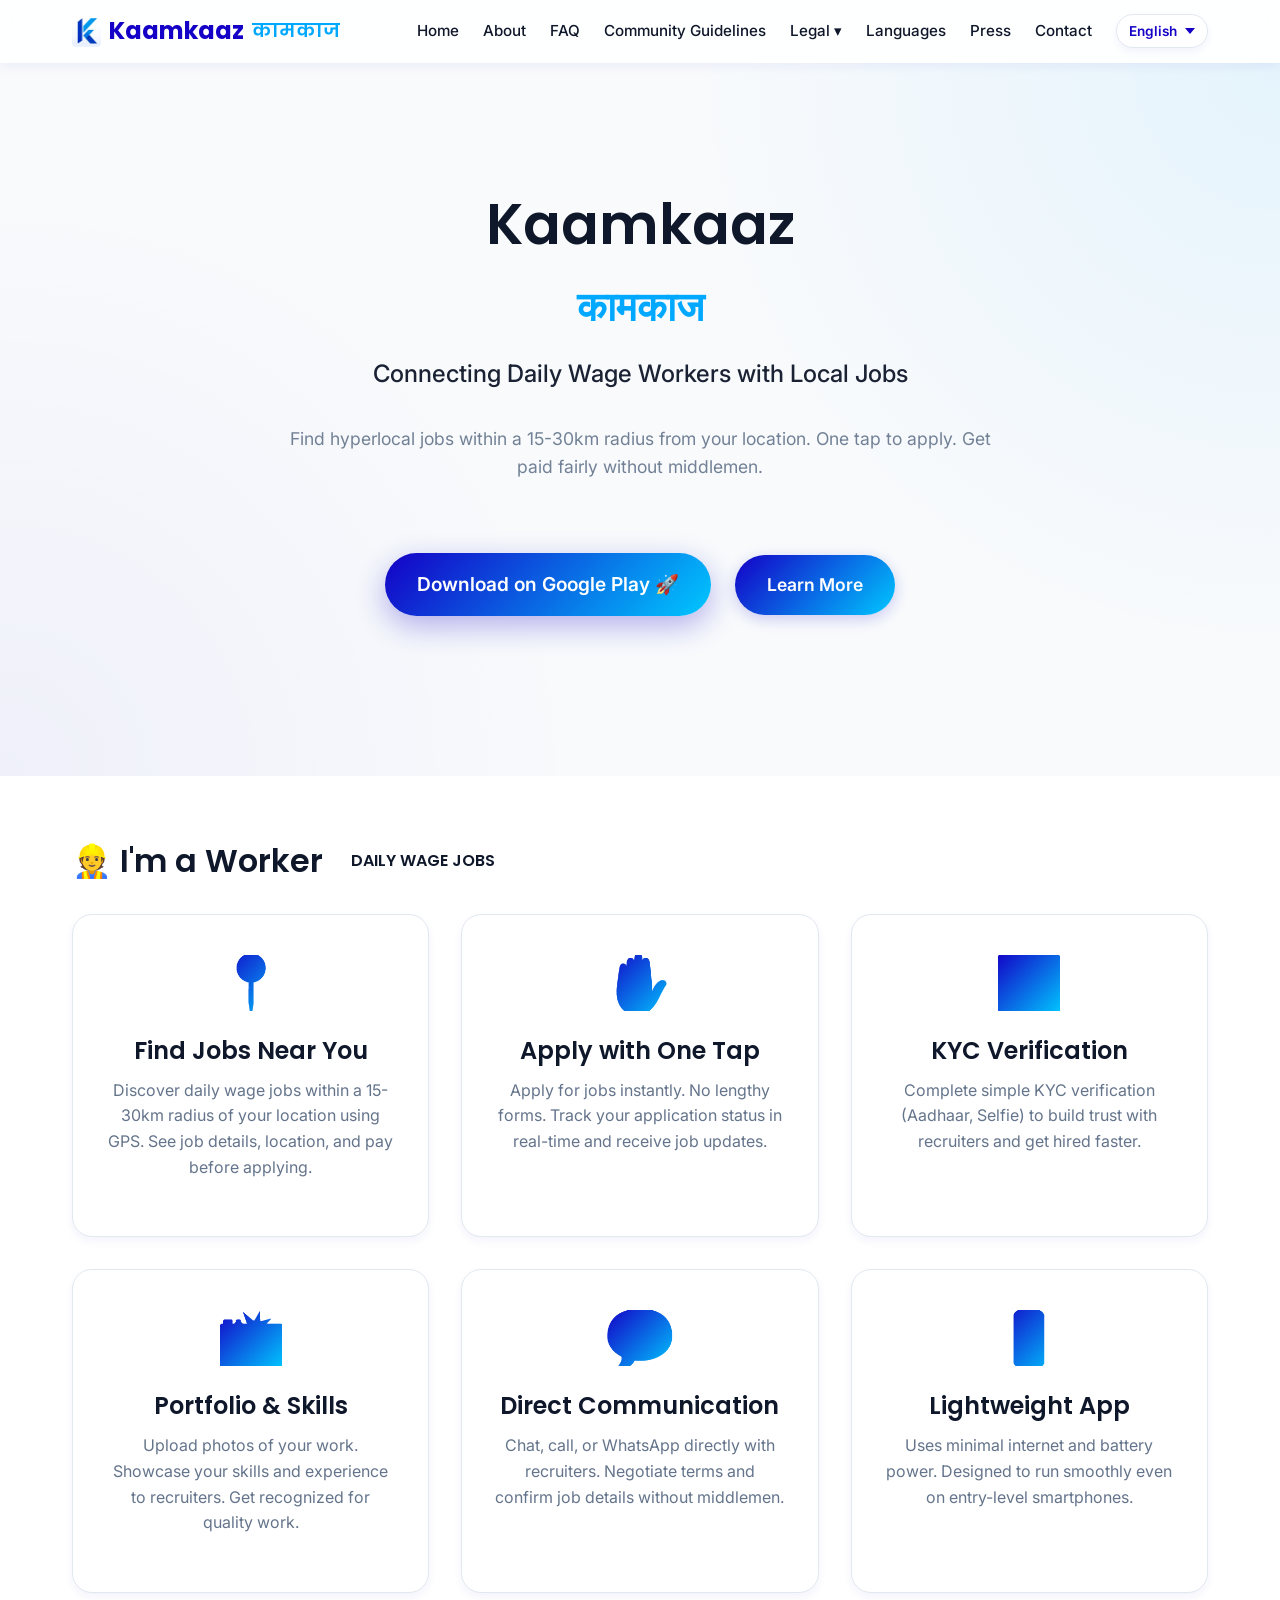
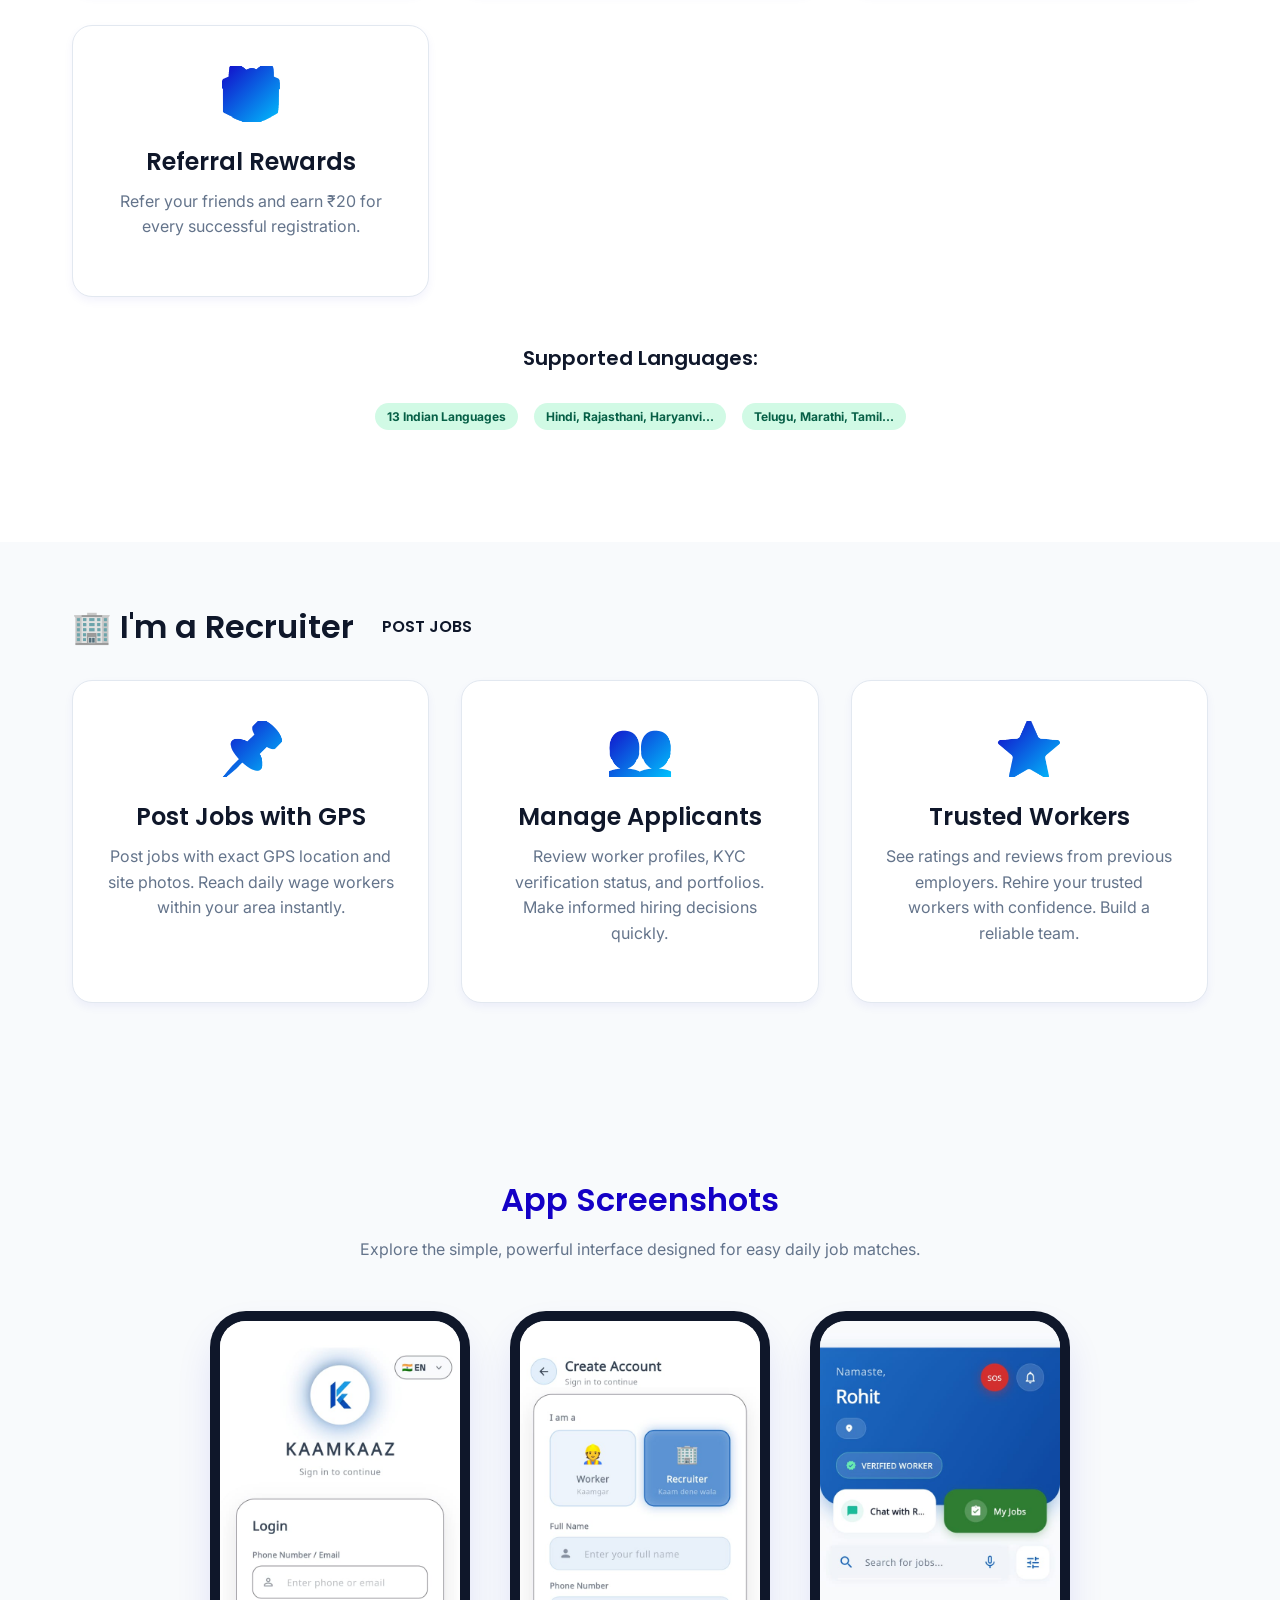
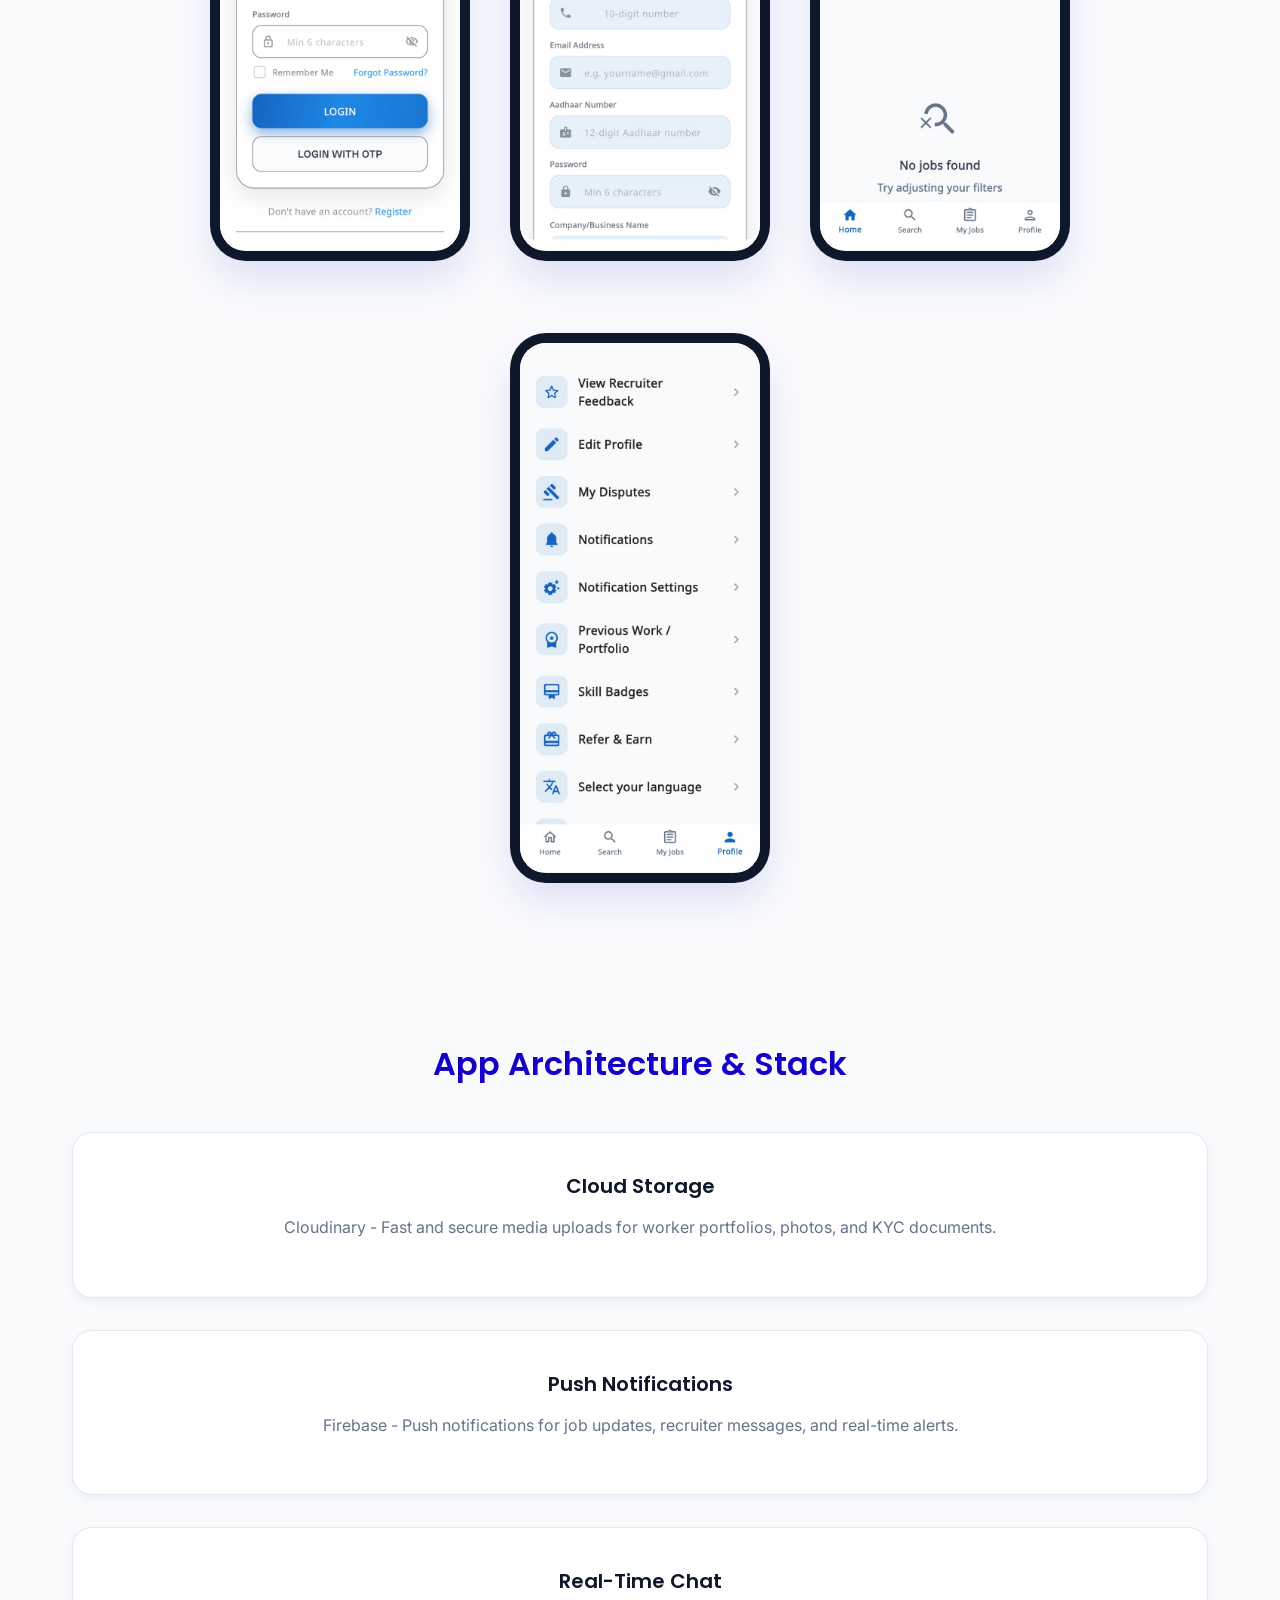
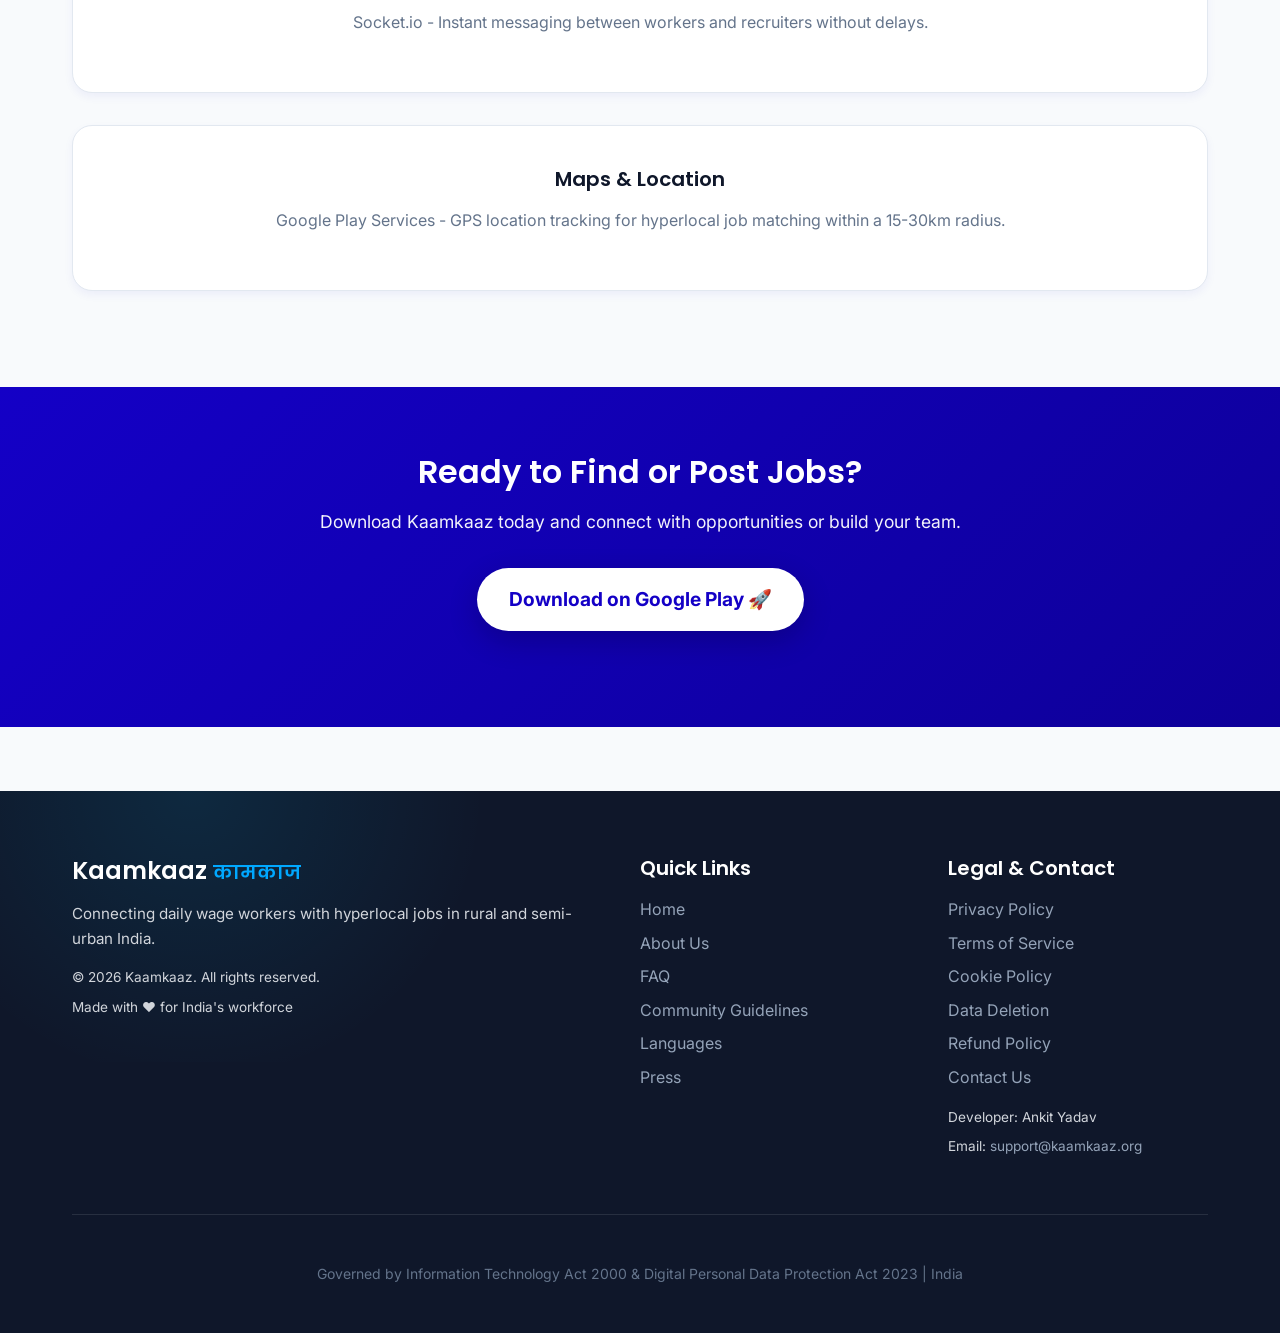
==== commit 9bed742c: "Update support email to support@kaamkaaz.org across all pages" ====
--- a/index.html
+++ b/index.html
@@ -323,7 +323,7 @@
           Developer: Ankit Yadav
         </p>
         <p style="font-size: 0.85rem;">
-          Email: <a href="mailto:kaamkaaz0018@gmail.com">kaamkaaz0018@gmail.com</a>
+          Email: <a href="mailto:support@kaamkaaz.org">support@kaamkaaz.org</a>
         </p>
       </div>
     </div>
